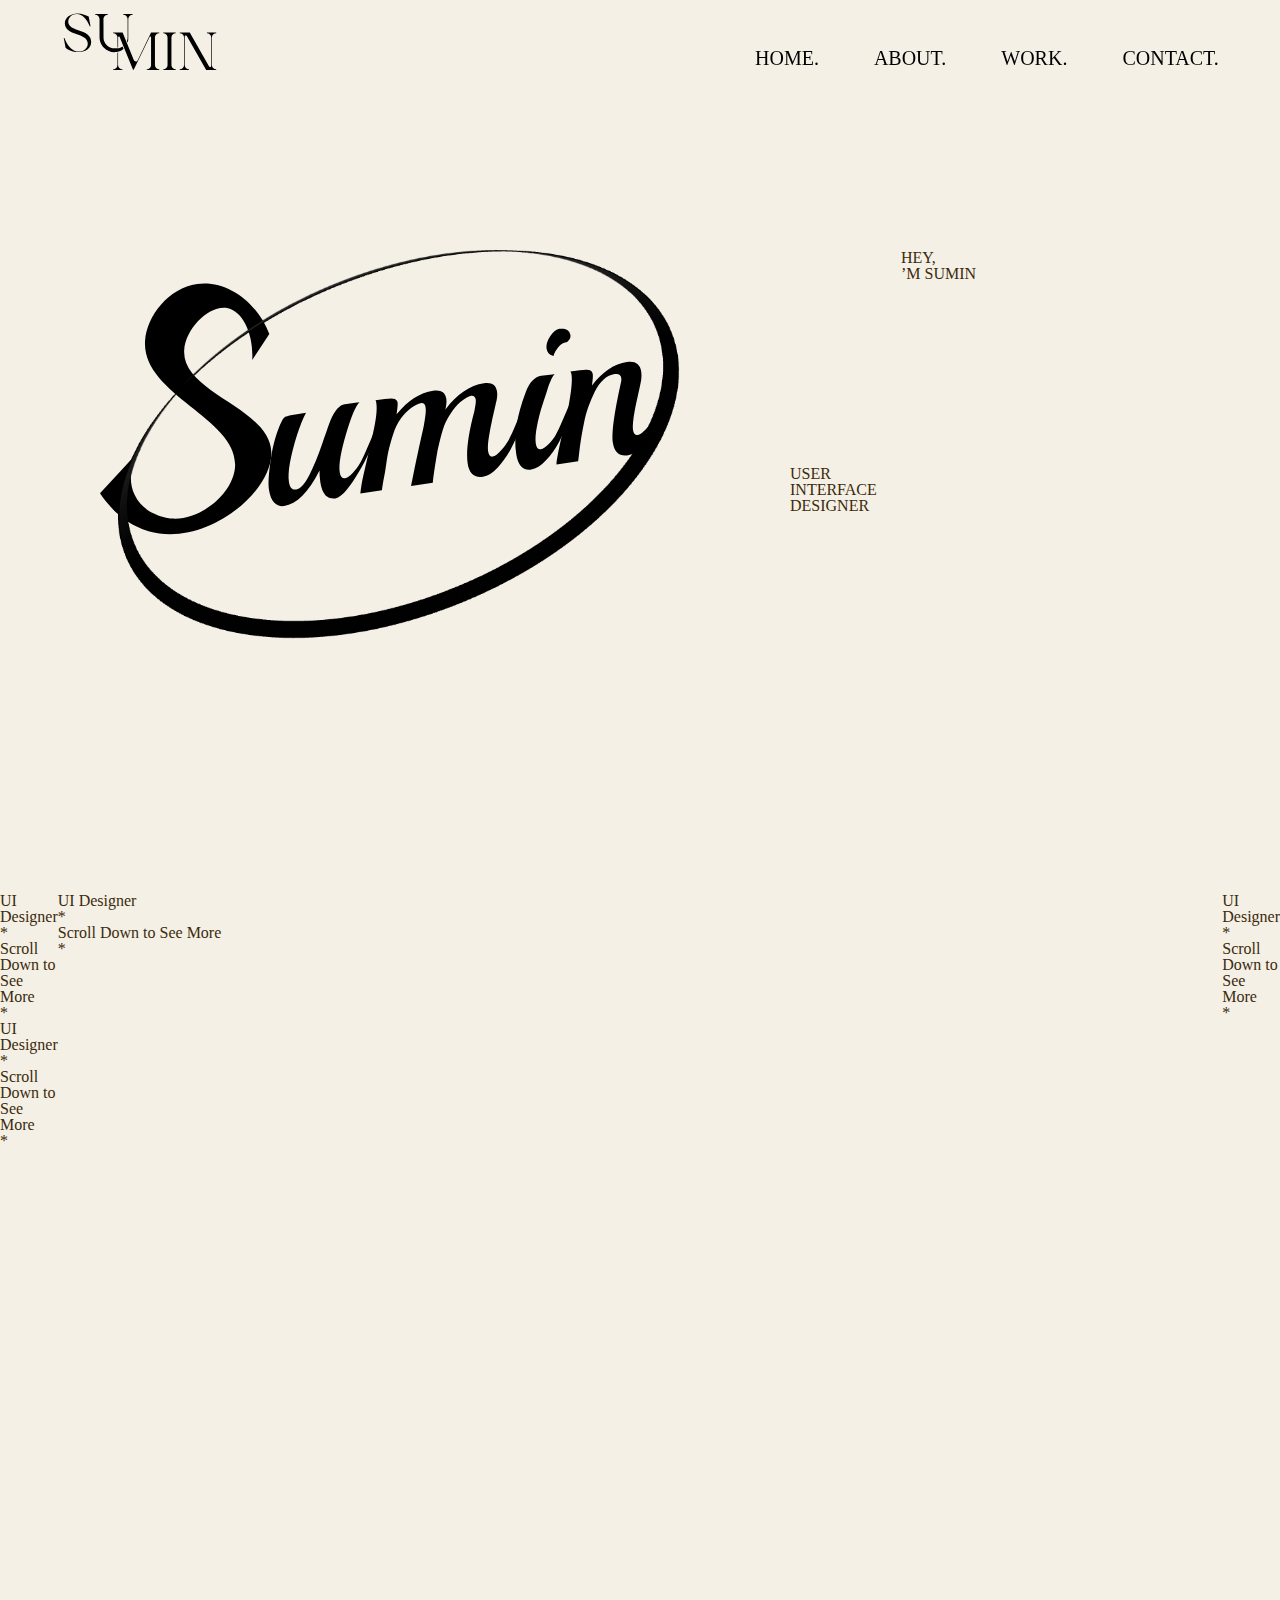
==== index.html @ f791292b "change header display for desktop size" ====
<!DOCTYPE html>
<html lang="en">
<head>
   <meta charset="UTF-8">
   <meta name="viewport" content="width=device-width, initial-scale=1.0">
   <title>Welcome to Sumin's Portfolio Website</title>
   <link href="css/reset.css" rel="stylesheet">
   <link href="css/grid.css" rel="stylesheet">
   <link href="css/main.css" rel="stylesheet">
   <script src="https://code.jquery.com/jquery-3.6.0.min.js"></script>
</head>
<body>
   <h1 class="hidden">Home page</h1>
   <section id="">
      <header class="grid-con sticky-nav-con" id="main-header">
      <h2 class="hidden">Top Main Navigation</h2>
      <div class="main-logo l-col-start-1 l-col-end-3" id="top-logo">
         <a href="index.html">
            <img src="images/SUMIN-LOGO.svg" alt="main-logo">
         </a>
      </div>

      <!-- <button id="button "> -->
      <div class="hamburger col-start-4 col-end-5 m-col-start-8 m-col-end-9" id="hamburger">
         <div id="burger">
         <span class="line"></span>
          <span class="line"></span>
          <span class="line"></span>
         </div>
      </div>
      <!-- </button> -->

      <nav class="navbar col-span-4 col-end-5 m-col-start-8 m-col-end-9 l-col-start-8 l-col-end-13 xl-col-start-7 xl-col-start-13" id="burger-con">
         <ul class="navigation">
            <li class="menu"><a href="index.html">HOME.</a></li>
            <li class="menu"><a href="aboutPage.html">ABOUT.</a></li>
            <li class="menu"><a href="projectPage.html">WORK.</a></li>
            <li class="menu"><a href="#">CONTACT.</a></li>
         </ul>
      </nav>
   </header>
   </section>

   <section id="main-hero" class="grid-con">
      <h2 class="hidden">Main Hero Section</h2>
      <div id="hero-logo" class="col-start-1 col-end-5 m-col-span-full l-col-start-1 l-col-end-8 xl-col-start-1 xl-col-end-8">
         <img src="images/3_logo-sumin.svg" alt="hero logo img">
      </div>

      <div class="hero-t col-start-1 col-end-3 m-col-start-1 m-col-end-6 l-col-start-9 l-col-end-13 xl-col-start-9 xl-col-end-13" id="hero-t-1">
         <h3>HEY,</h3>
         <h3>’M SUMIN</h3>
      </div>
      <div class="hero-t col-start-2 col-end-4 m-col-start-5 m-col-end-9 l-col-start-8 l-col-end-12 xl-col-start-8 xl-col-end-12" id="hero-t-2">
         <h4>USER </h4>
         <h4>INTERFACE</h4>
         <h4>DESIGNER</h4>     
      </div>
   </section>


   <div id="rotation-t" class="full-width-grid-con">
      <h2 class="hidden">Loop text</h2>
      <div class="infinity_inside">
         <h3>UI Designer</h3>
         <h3>*</h3>
         <h3>Scroll Down to See More</h3>
         <h3>*</h3>
      </div>
      <div class="infinity_inside">
         <h3>UI Designer</h3>
         <h3>*</h3>
         <h3>Scroll Down to See More</h3>
         <h3>*</h3>
      </div>
      <div class="infinity_inside">
         <h3>UI Designer</h3>
         <h3>*</h3>
         <h3>Scroll Down to See More</h3>
         <h3>*</h3>
      </div>
      <div class="infinity_inside">
         <h3>UI Designer</h3>
         <h3>*</h3>
         <h3>Scroll Down to See More</h3>
         <h3>*</h3>
      </div>

   </div>



   <section id="desc-me" class="grid-con">
      <h2 class="hidden">Little Description of Me</h2>
      <div class="col-start-2 col-end-4 m-col-span-full l-col-start-6 l-col-end-8 xl-col-start-6 xl-col-end-8" id="dec-title"></div>
      <div class="desc-t col-span-full m-col-span-full l-col-start-3 l-col-end-11 xl-col-start-2 xl-col-end-12" id="desc-p">
      </div>
      <div id="my-photo" class="col-span-full m-col-start-2 m-col-end-8 l-col-start-2 l-col-end-12 xl-col-start-3 xl-col-end-11">
         <div class="photo" id="pt-1"></div>
         <div class="photo" id="pt-2"></div>
      </div>
      <div class="contact-button col-start-2 col-end-4 m-col-start-3 m-col-end-7 l-col-start-5 l-col-end-9 xl-col-start-5 xl-xol-end-9"></div>
   </section>

   <section id="demo-reel" class=" full-width-grid-con">
      <h2 class="hidden">Demo Reel section</h2>

   </section>

   <section id="projects" class="grid-con">
      <h2 class="hidden">Project Showcase</h2>
      <div id="showcase-title" class="col-span-full m-col-span-2 l-col-span-2 xl-col-span-2">
      </div>

      <div class="project  col-start-1 col-end-5 m-col-start-1 m-col-end-5 l-col-end-6" id="project1">
            <div class="pj-title"></div>
            <dev class="pj-type"></dev>
      </div>

      <div class="project col-span-full m-col-start-5 m-col-end-9 l-col-start-7 l-col-end-13" id="project2">
            <div class="pj-title col-span-2"></div>
            <dev class="pj-type col-span-2"></dev>
         </div>

         <div class="project col-span-full m-col-span-4 l-col-start-1 l-col-end-6" id="project3">
            <div class="pj-title col-span-2"></div>
            <dev class="pj-type col-span-2"></dev>
         </div>

         <div class="project col-span-full m-col-span-4 l-col-start-7 l-col-end-13" id="project4">
            <div class="pj-title col-span-2"></div>
            <dev class="pj-type col-span-2"></dev>

      </div>

      <div class="button" id="more-btn"></div>
   </section>

   <footer id="main-footer" class="grid-con">
      <h2 class="hidden">Main footer section</h2>

      <div id="icons" class="col-start-2 col-end-4" >
      <div class="socialMediaIcon" id="gitHub"></div>
      <div class="socialMediaIcon" id="linkin"></div>
      <div class="socialMediaIcon" id="instagram"></div>
      </div>
   </footer>


   <script src="js/main.js"></script>
</body>
</html>
---- css/grid.css ----
/* Tailwind and Bootstrap use px for media queries, with foundation using em
for this library we will stick with pixels */

/* ---General rules - scales images, videos to size of container--- */
img, embed, object, video, picture {
  max-width: 100%; 
}

/* ---Change the way the box model works, tells the browser to account for any border and padding in the values you specify for an element's width and height.--- */

html {
  box-sizing: border-box; 
}

*, *::before, *::after {
  box-sizing: inherit; 
}

/* ---Mini CSS reset--- */

body, p, h1, h2, h3, h4, h5 {
   margin: 0px; 
   padding: 0px;
}

/* ---Utility Classes--- */

.hidden {
   display: none;
}

.box {
   background-color: powderblue;
   color: rgb(27, 27, 27);
   border-radius: 5px;
   padding: 20px;
   text-align: center;
   margin-top: 10px;
   margin-bottom:10px;
 }

/* ---Mobile Library Grid Styles--- */

/* Note if you are using a grid size of 1920, you need to change the value of 1200px to 1920px on line 50 and 57 */

.full-width-grid-con {
   /* set this container as a grid, with 3 columns
   the other grid will sit in the middle column, this allows for overlapping content */
   display: grid; 
	grid-template-columns: 1fr minmax(0, 1200px) 1fr;  
}

 .grid-con { 
   display: grid;
   grid-template-columns: repeat(4, minmax(0, 1fr));
   grid-column-gap: 30px;
   max-width: 1200px;
   margin: 0 auto;
   padding-left: 15px;
   padding-right: 15px;
}

/* A keyword indicating that the property contributes nothing to the grid item's placement, indicating auto-placement, an automatic span, or a default span of 1. */
.col-auto {grid-column: auto;}
.col-span-1	{grid-column: span 1 / span 1;}
.col-span-2	{grid-column: span 2 / span 2;}
.col-span-3	{grid-column: span 3 / span 3;}
.col-span-4	{grid-column: span 4 / span 4;}
.col-span-full {grid-column: 1 / -1;}

.col-start-1	{grid-column-start: 1;}
.col-start-2	{grid-column-start: 2;}
.col-start-3	{grid-column-start: 3;}
.col-start-4	{grid-column-start: 4;}
.col-start-auto {grid-column-start: auto;}

.col-end-1	{grid-column-end: 1;}
.col-end-2	{grid-column-end: 2;}
.col-end-3	{grid-column-end: 3;}
.col-end-4	{grid-column-end: 4;}
.col-end-5	{grid-column-end: 5;}
.col-end-auto	{grid-column-end: auto;}

/* ---Tablet Library Grid Styles--- */

@media screen and (min-width: 744px) { 
   
   .grid-con { 
      display: grid; 
      grid-template-columns: repeat(8, minmax(0, 1fr));
      grid-column-gap: 16px;
      padding-left: 80px;
      padding-right: 80px;
   }

   .m-col-auto {grid-column: auto;}
   .m-col-span-1	{grid-column: span 1 / span 1;}
   .m-col-span-2	{grid-column: span 2 / span 2;}
   .m-col-span-3	{grid-column: span 3 / span 3;}
   .m-col-span-4	{grid-column: span 4 / span 4;}
   .m-col-span-5	{grid-column: span 5 / span 5;}
   .m-col-span-6	{grid-column: span 6 / span 6;}
   .m-col-span-7	{grid-column: span 7 / span 7;}
   .m-col-span-8	{grid-column: span 8 / span 8;}

   .m-col-span-full {grid-column: 1 / -1;}

   .m-col-start-1	{grid-column-start: 1;}
   .m-col-start-2	{grid-column-start: 2;}
   .m-col-start-3	{grid-column-start: 3;}
   .m-col-start-4	{grid-column-start: 4;}
   .m-col-start-5	{grid-column-start: 5;}
   .m-col-start-6	{grid-column-start: 6;}
   .m-col-start-7	{grid-column-start: 7;}
   .m-col-start-8	{grid-column-start: 8;}

   .m-col-start-auto {grid-column-start: auto;}

   .m-col-end-1	{grid-column-end: 1;}
   .m-col-end-2	{grid-column-end: 2;}
   .m-col-end-3	{grid-column-end: 3;}
   .m-col-end-4	{grid-column-end: 4;}
   .m-col-end-5	{grid-column-end: 5;}
   .m-col-end-6	{grid-column-end: 6;}
   .m-col-end-7	{grid-column-end: 7;}
   .m-col-end-8	{grid-column-end: 8;}
   .m-col-end-9	{grid-column-end: 9;}

   .m-col-end-auto	{grid-column-end: auto;}

}

/* ---Desktop Library Grid Styles--- */

@media screen and (min-width: 1200px) { 

   .grid-con { 
      display: grid; 
      grid-template-columns: repeat(12, minmax(0, 1fr));
      grid-column-gap: 30px;
      padding-left: 15px;
      padding-right: 15px;
   }

   .l-col-auto {grid-column: auto;}
   .l-col-span-1	{grid-column: span 1 / span 1;}
   .l-col-span-2	{grid-column: span 2 / span 2;}
   .l-col-span-3	{grid-column: span 3 / span 3;}
   .l-col-span-4	{grid-column: span 4 / span 4;}
   .l-col-span-5	{grid-column: span 5 / span 5;}
   .l-col-span-6	{grid-column: span 6 / span 6;}
   .l-col-span-7	{grid-column: span 7 / span 7;}
   .l-col-span-8	{grid-column: span 8 / span 8;}
   .l-col-span-9	{grid-column: span 9 / span 9;}
   .l-col-span-10 {grid-column: span 10 / span 10;}
   .l-col-span-11 {grid-column: span 11 / span 11;}
   .l-col-span-12 {grid-column: span 12 / span 12;}
   .l-col-span-full {grid-column: 1 / -1;}

   .l-col-start-1	{grid-column-start: 1;}
   .l-col-start-2	{grid-column-start: 2;}
   .l-col-start-3	{grid-column-start: 3;}
   .l-col-start-4	{grid-column-start: 4;}
   .l-col-start-5	{grid-column-start: 5;}
   .l-col-start-6	{grid-column-start: 6;}
   .l-col-start-7	{grid-column-start: 7;}
   .l-col-start-8	{grid-column-start: 8;}
   .l-col-start-9	{grid-column-start: 9;}
   .l-col-start-10	{grid-column-start: 10;}
   .l-col-start-11	{grid-column-start: 11;}
   .l-col-start-12	{grid-column-start: 12;}
   .l-col-start-13	{grid-column-start: 13;}
   .l-col-start-auto {grid-column-start: auto;}

   .l-col-end-1	{grid-column-end: 1;}
   .l-col-end-2	{grid-column-end: 2;}
   .l-col-end-3	{grid-column-end: 3;}
   .l-col-end-4	{grid-column-end: 4;}
   .l-col-end-5	{grid-column-end: 5;}
   .l-col-end-6	{grid-column-end: 6;}
   .l-col-end-7	{grid-column-end: 7;}
   .l-col-end-8	{grid-column-end: 8;}
   .l-col-end-9	{grid-column-end: 9;}
   .l-col-end-10	{grid-column-end: 10;}
   .l-col-end-11	{grid-column-end: 11;}
   .l-col-end-12	{grid-column-end: 12;}
   .l-col-end-13	{grid-column-end: 13;}
   .l-col-end-auto	{grid-column-end: auto;}
}

/* ---X-Large Desktop Library Grid Styles--- */

@media screen and (min-width: 1920px) { 

   .grid-con { 
      display: grid; 
      grid-template-columns: repeat(12, minmax(0, 1fr));
      grid-column-gap: 34px;
      padding-left: 17px;
      padding-right: 17px;
   }

   .xl-col-auto {grid-column: auto;}
   .xl-col-span-1	{grid-column: span 1 / span 1;}
   .xl-col-span-2	{grid-column: span 2 / span 2;}
   .xl-col-span-3	{grid-column: span 3 / span 3;}
   .xl-col-span-4	{grid-column: span 4 / span 4;}
   .xl-col-span-5	{grid-column: span 5 / span 5;}
   .xl-col-span-6	{grid-column: span 6 / span 6;}
   .xl-col-span-7	{grid-column: span 7 / span 7;}
   .xl-col-span-8	{grid-column: span 8 / span 8;}
   .xl-col-span-9	{grid-column: span 9 / span 9;}
   .xl-col-span-10 {grid-column: span 10 / span 10;}
   .xl-col-span-11 {grid-column: span 11 / span 11;}
   .xl-col-span-12 {grid-column: span 12 / span 12;}
   .xl-col-span-full {grid-column: 1 / -1;}

   .xl-col-start-1	{grid-column-start: 1;}
   .xl-col-start-2	{grid-column-start: 2;}
   .xl-col-start-3	{grid-column-start: 3;}
   .xl-col-start-4	{grid-column-start: 4;}
   .xl-col-start-5	{grid-column-start: 5;}
   .xl-col-start-6	{grid-column-start: 6;}
   .xl-col-start-7	{grid-column-start: 7;}
   .xl-col-start-8	{grid-column-start: 8;}
   .xl-col-start-9	{grid-column-start: 9;}
   .xl-col-start-10	{grid-column-start: 10;}
   .xl-col-start-11	{grid-column-start: 11;}
   .xl-col-start-12	{grid-column-start: 12;}
   .xl-col-start-13	{grid-column-start: 13;}
   .xl-col-start-auto {grid-column-start: auto;}

   .xl-col-end-1	{grid-column-end: 1;}
   .xl-col-end-2	{grid-column-end: 2;}
   .xl-col-end-3	{grid-column-end: 3;}
   .xl-col-end-4	{grid-column-end: 4;}
   .xl-col-end-5	{grid-column-end: 5;}
   .xl-col-end-6	{grid-column-end: 6;}
   .xl-col-end-7	{grid-column-end: 7;}
   .xl-col-end-8	{grid-column-end: 8;}
   .xl-col-end-9	{grid-column-end: 9;}
   .xl-col-end-10	{grid-column-end: 10;}
   .xl-col-end-11	{grid-column-end: 11;}
   .xl-col-end-12	{grid-column-end: 12;}
   .xl-col-end-13	{grid-column-end: 13;}
   .xl-col-end-auto	{grid-column-end: auto;}
}
---- css/main.css ----
body{background:#f5f0e6;color:#3b2b0c}.hamburger{z-index:100;justify-self:center;margin-top:auto;margin-bottom:auto}.show-menu{display:block}.hamburger .line{width:35px;height:3px;background-color:#1e1600;display:block;margin:8px auto;transition:all .3s ease-in-out}.hamburger:hover{cursor:pointer}.is-active{transition:all .3s ease-in-out;transition-delay:.6s;transform:rotate(45deg)}.is-active .line:nth-child(2){width:0px}.is-active .line:nth-child(1),.is-active .line:nth-child(3){transition-delay:.3s}.is-active .line:nth-child(1){transform:translateY(11px)}.is-active .line:nth-child(3){transform:translateY(-11px) rotate(90deg)}@media(min-width: 1200px){.hamburger{display:none}}.sticky-nav-con{position:sticky;top:0;height:2.5rem}.sticky-nav-con #top-logo{height:1.5rem;width:3.8125rem;margin:auto}.sticky-nav-con #burger-con{display:none}.sticky-nav-con #burger-con .expanded{position:absolute;z-index:100}.sticky-nav-con #burger-con.slide-toggle{display:block;height:100vh;width:100vw;background-color:#40331a;position:absolute;z-index:10;top:0;left:0}.sticky-nav-con #hamburger ul li{width:25rem;height:3.125rem;color:#fff;display:flex;padding:.625rem 0 .625rem 0;margin-top:3rem;margin-left:6.25rem}@media(min-width: 744px){.sticky-nav-con{height:4.375rem}.sticky-nav-con #top-logo{height:2.5rem;width:6.1875rem}.sticky-nav-con #button{height:2.1875rem;width:2.625rem}}@media(min-width: 1200px){.sticky-nav-con{height:90px}.sticky-nav-con #top-logo{height:72px;width:154px;margin-top:auto}.sticky-nav-con #button{display:none}.sticky-nav-con #burger-con{display:flex;margin-top:auto;margin-bottom:auto}.sticky-nav-con #burger-con ul li{display:inline-flex;justify-self:flex-end;margin-left:3.1875rem;padding-top:30px}.sticky-nav-con #burger-con ul li:first-child{margin-left:0}.sticky-nav-con #burger-con ul li a{text-decoration:none;color:#3b2b0c;font-size:20px}.sticky-nav-con #burger-con .navigation .menu a{text-decoration:none;display:inline-block;position:relative;color:#000;overflow:hidden;padding-bottom:5px}.sticky-nav-con #burger-con .navigation .menu a::before{content:"";position:absolute;bottom:0;left:0;width:0;height:2px;background-color:#000;transition:width .5s ease}.sticky-nav-con #burger-con .navigation .menu a:hover::before{width:100%}}#main-footer{height:173px;margin-top:100px;justify-self:center}#main-hero{margin-top:5.625rem}#main-hero #hero-logo{width:20.4375rem;height:13.6875rem;margin-left:auto;margin-right:auto}#main-hero #hero-t-1{width:13.875rem;height:5.625rem;margin-top:6.875rem}#main-hero #hero-t-2{width:13.125rem;height:5.75rem;margin-top:2.5rem;margin-left:1.5rem}@media(min-width: 744px){#main-hero #hero-logo{width:36.4375rem;height:18.1875rem}#main-hero #hero-t-1{width:17.375rem;height:7.0625rem;justify-self:center}#main-hero #hero-t-2{width:14.625rem;height:6.375rem;justify-self:center}}@media(min-width: 1200px){#main-hero{margin-top:10rem}#main-hero #hero-logo{width:36.25rem;height:23.875rem;grid-row:1/3}#main-hero #hero-t-1{width:20.25rem;height:11rem;justify-self:end;grid-row:1/2;margin-top:0}#main-hero #hero-t-2{width:20.25rem;height:9.6875rem;grid-row:2/4}}#rotation-t{height:2.5rem;margin-top:7.3125rem}@media(min-width: 744px){#rotation-t{height:3.625rem;margin-top:9rem}}@media(min-width: 1200px){#rotation-t{height:6.25rem;margin-top:10.1875rem}}#desc-me{margin-top:4.375rem}#desc-me #dec-title{height:2.75rem;width:7.5625rem;justify-self:center}#desc-me #desc-p{height:5.625rem;margin-top:2.5rem;margin-bottom:2.5rem}#desc-me #my-photo{margin-left:1.25rem;margin-right:auto}@media(min-width: 744px){#desc-me #my-photo{margin:0}}#desc-me #my-photo .photo{height:9.5625rem;width:18.125rem;position:absolute;justify-self:center}@media(min-width: 744px){#desc-me #my-photo .photo{height:235px;width:443px}}@media(min-width: 1200px){#desc-me #my-photo #dec-title{width:154px;height:100px}#desc-me #my-photo #desc-p{height:120px}#desc-me #my-photo .photo{width:830px;height:438px}}#desc-me .contact-button{height:2.1875rem;position:relative;margin-top:13.4375rem}@media(min-width: 744px){#desc-me .contact-button{height:48px;width:237px;margin-top:17rem;justify-self:center}}@media(min-width: 1200px){#desc-me .contact-button{height:80px;width:324px;margin-top:32rem;justify-self:center}}#demo-reel{height:11.375rem;margin-top:5.625rem}@media(min-width: 744px){#demo-reel{height:362px;margin-top:120px}}@media(min-width: 1200px){#demo-reel{height:625px;margin-top:120px}}#projects{margin-top:5rem}#projects #showcase-title{width:6.0625rem;height:1.1875rem;margin-bottom:30px}#projects .project{height:22.875rem;width:375px;margin-top:10px}@media(min-width: 744px){#projects .project{height:366px}}@media(min-width: 1200px){#projects .project{height:490px;width:502px}}/*# sourceMappingURL=main.css.map */
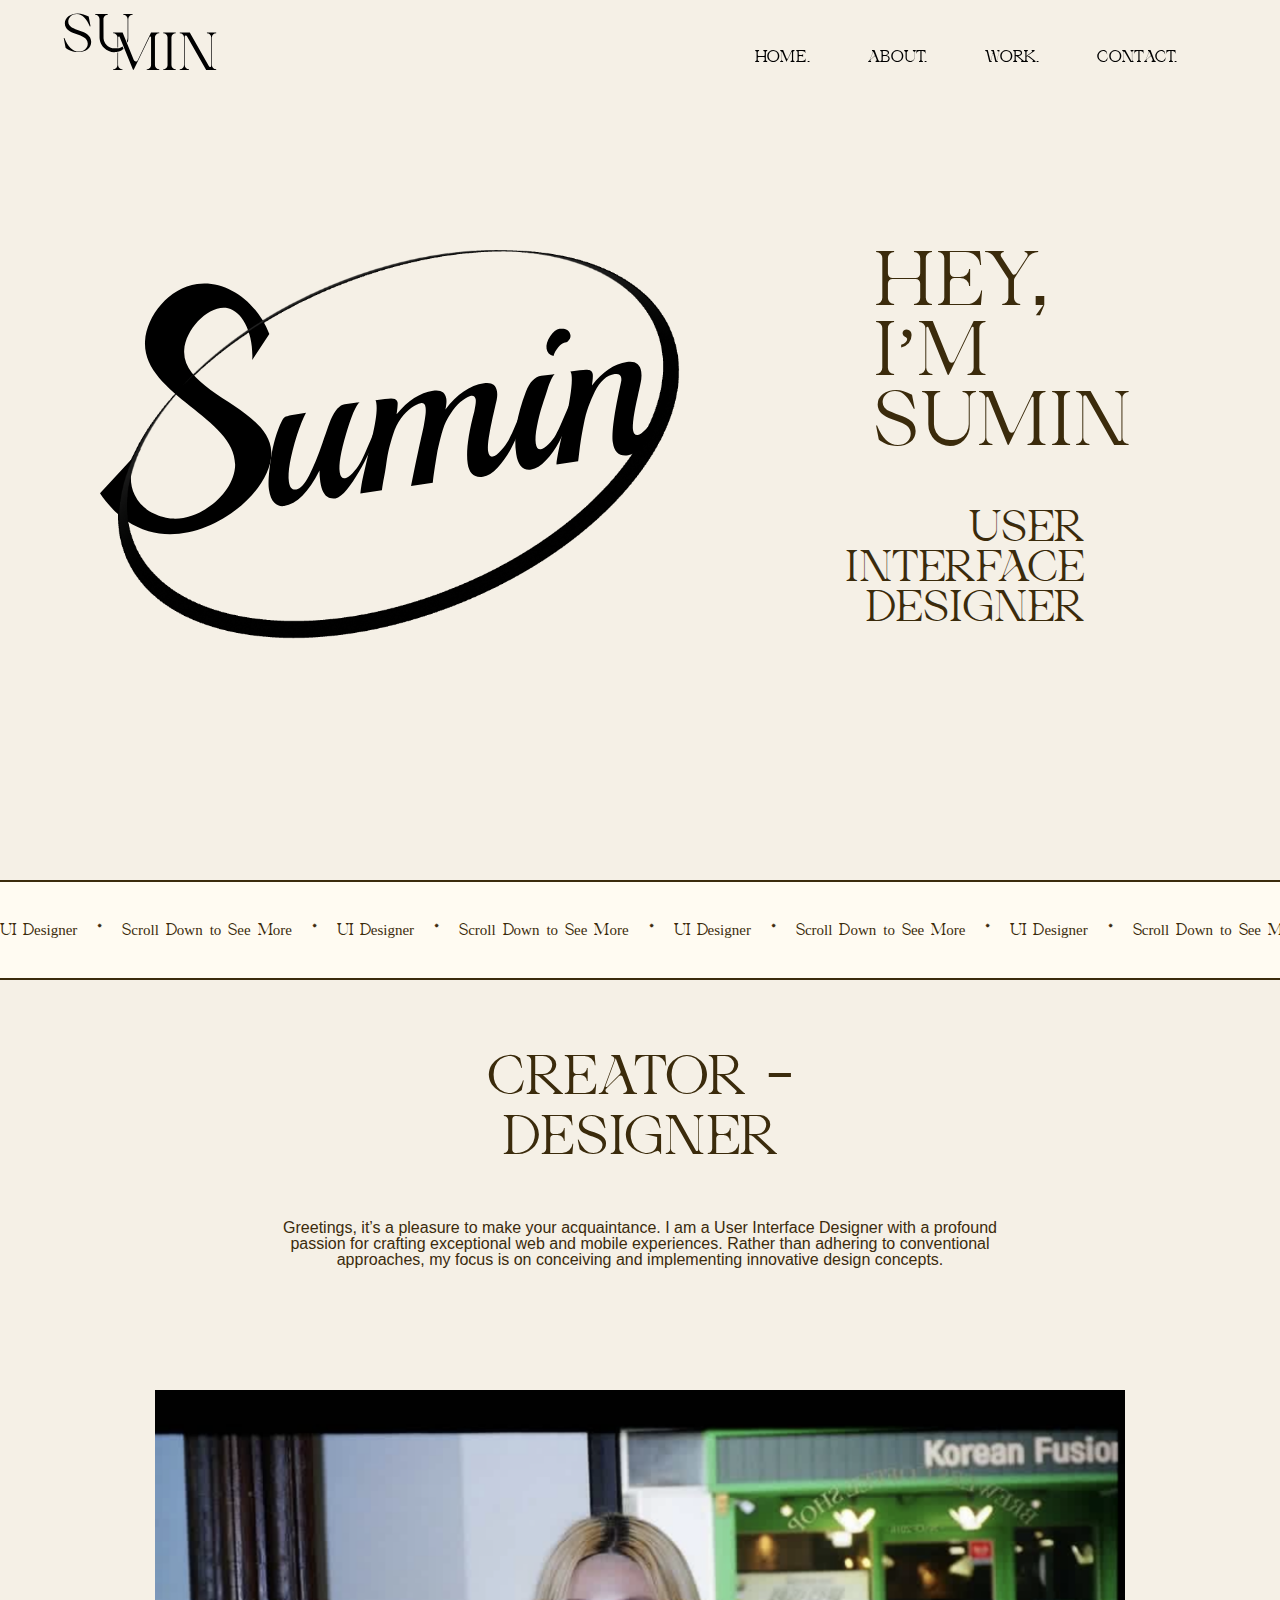
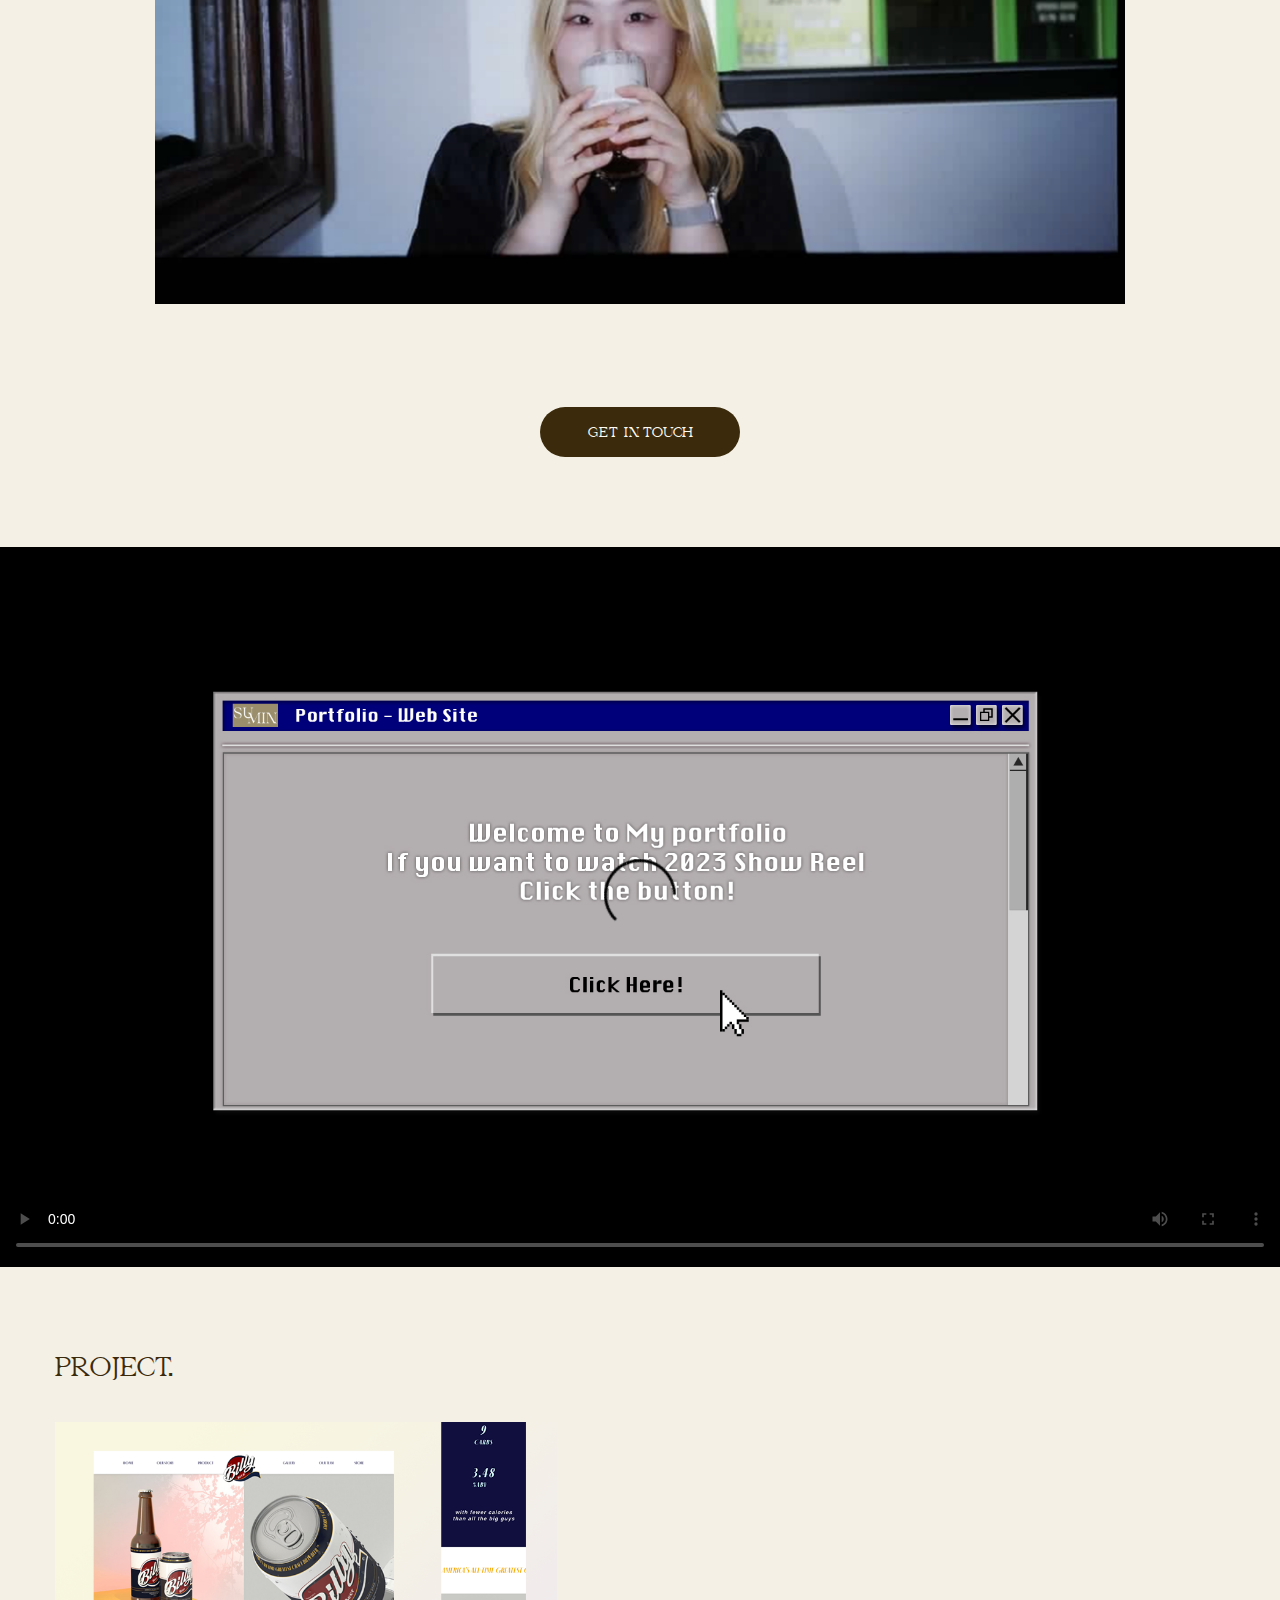
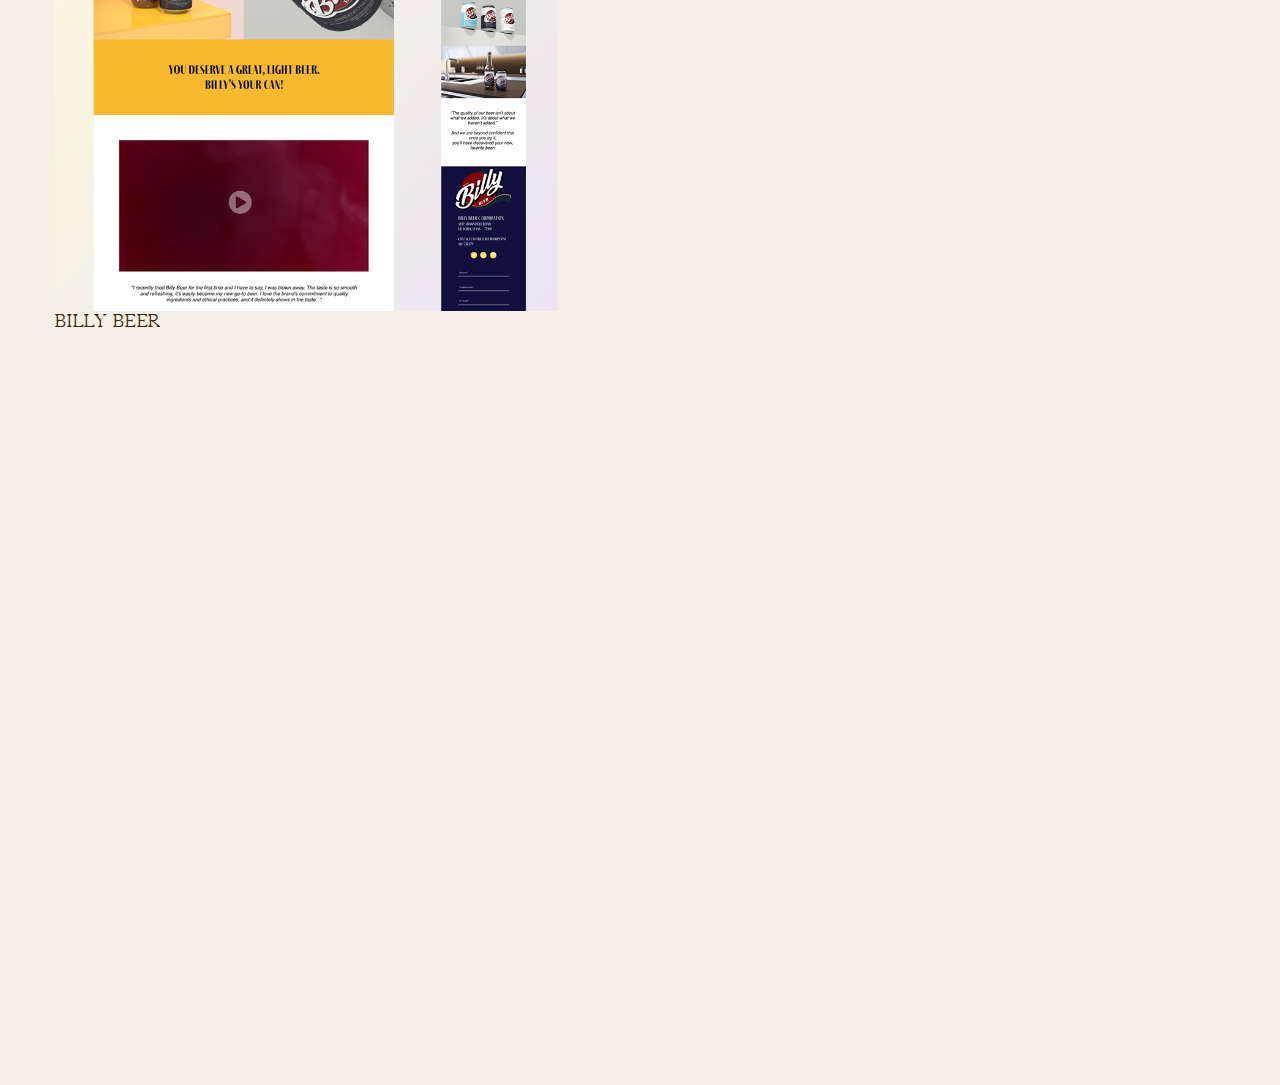
==== commit 57307f2f: "styling contents except projects section" ====
--- a/index.html
+++ b/index.html
@@ -11,6 +11,8 @@
 </head>
 <body>
    <h1 class="hidden">Home page</h1>
+   <div id="smooth-wrapper">
+      <div id="smooth-content">
    <section id="">
       <header class="grid-con sticky-nav-con" id="main-header">
       <h2 class="hidden">Top Main Navigation</h2>
@@ -47,10 +49,11 @@
          <img src="images/3_logo-sumin.svg" alt="hero logo img">
       </div>
 
-      <div class="hero-t col-start-1 col-end-3 m-col-start-1 m-col-end-6 l-col-start-9 l-col-end-13 xl-col-start-9 xl-col-end-13" id="hero-t-1">
+      <div class="hero-t col-start-1 col-end-4 m-col-start-1 m-col-end-6 l-col-start-9 l-col-end-13 xl-col-start-9 xl-col-end-13" id="hero-t-1">
          <h3>HEY,</h3>
-         <h3>’M SUMIN</h3>
+         <h3>I’M SUMIN</h3>
       </div>
+
       <div class="hero-t col-start-2 col-end-4 m-col-start-5 m-col-end-9 l-col-start-8 l-col-end-12 xl-col-start-8 xl-col-end-12" id="hero-t-2">
          <h4>USER </h4>
          <h4>INTERFACE</h4>
@@ -59,26 +62,39 @@
    </section>
 
 
-   <div id="rotation-t" class="full-width-grid-con">
-      <h2 class="hidden">Loop text</h2>
+   <div id="looping-t" class="full-width-grid-con">
+      <h2 class="hidden">Infinite Looping text</h2>
       <div class="infinity_inside">
          <h3>UI Designer</h3>
-         <h3>*</h3>
+         <h3 id="dot">*</h3>
          <h3>Scroll Down to See More</h3>
-         <h3>*</h3>
+         <h3 id="dot">*</h3>
       </div>
       <div class="infinity_inside">
          <h3>UI Designer</h3>
-         <h3>*</h3>
+         <h3 id="dot">*</h3>
          <h3>Scroll Down to See More</h3>
-         <h3>*</h3>
+         <h3 id="dot">*</h3>
       </div>
       <div class="infinity_inside">
          <h3>UI Designer</h3>
-         <h3>*</h3>
+         <h3 id="dot">*</h3>
          <h3>Scroll Down to See More</h3>
-         <h3>*</h3>
+         <h3 id="dot">*</h3>
       </div>
+      <div class="infinity_inside">
+         <h3>UI Designer</h3>
+         <h3 id="dot">*</h3>
+         <h3>Scroll Down to See More</h3>
+         <h3 id="dot">*</h3>
+      </div>
+      <div class="infinity_inside">
+         <h3>UI Designer</h3>
+         <h3 id="dot">*</h3>
+         <h3>Scroll Down to See More</h3>
+         <h3 id="dot">*</h3>
+      </div>
+      
       <div class="infinity_inside">
          <h3>UI Designer</h3>
          <h3>*</h3>
@@ -86,36 +102,54 @@
          <h3>*</h3>
       </div>
 
+      </div>
    </div>
 
 
 
    <section id="desc-me" class="grid-con">
       <h2 class="hidden">Little Description of Me</h2>
-      <div class="col-start-2 col-end-4 m-col-span-full l-col-start-6 l-col-end-8 xl-col-start-6 xl-col-end-8" id="dec-title"></div>
+      <div class="col-start-2 col-end-4 m-col-start-4 m-col-end-6 l-col-start-5 l-col-end-9 xl-col-start-6 xl-col-end-8" id="dec-title">Creator -
+         Designer</div>
       <div class="desc-t col-span-full m-col-span-full l-col-start-3 l-col-end-11 xl-col-start-2 xl-col-end-12" id="desc-p">
+         <p> Greetings, it’s a pleasure to make your acquaintance. I am a User Interface Designer with a profound passion for crafting exceptional web and mobile experiences. Rather than adhering to conventional approaches, my focus is on conceiving and implementing innovative design concepts.</p>
       </div>
       <div id="my-photo" class="col-span-full m-col-start-2 m-col-end-8 l-col-start-2 l-col-end-12 xl-col-start-3 xl-col-end-11">
-         <div class="photo" id="pt-1"></div>
+         <div class="photo" id="pt-1">
+            <img src="images/imgMe.png" alt="img of me">
+         </div>
          <div class="photo" id="pt-2"></div>
       </div>
-      <div class="contact-button col-start-2 col-end-4 m-col-start-3 m-col-end-7 l-col-start-5 l-col-end-9 xl-col-start-5 xl-xol-end-9"></div>
+      <div class="contact-button col-start-2 col-end-4 m-col-start-3 m-col-end-7 l-col-start-5 l-col-end-9 xl-col-start-5 xl-xol-end-9">
+         <a id="contact-bt">
+            <span href="#">Get In Touch</span>
+         </a>
+      </div>
    </section>
 
    <section id="demo-reel" class=" full-width-grid-con">
       <h2 class="hidden">Demo Reel section</h2>
+      <video controls poster="images/reel-poster.jpg">
+         <source src="video/15-sec-vid-billy-beer-720p.mp4" type="video/mp4">
+      </video>
 
    </section>
 
    <section id="projects" class="grid-con">
       <h2 class="hidden">Project Showcase</h2>
       <div id="showcase-title" class="col-span-full m-col-span-2 l-col-span-2 xl-col-span-2">
+         <h3>Project.</h3>
       </div>
 
-      <div class="project  col-start-1 col-end-5 m-col-start-1 m-col-end-5 l-col-end-6" id="project1">
-            <div class="pj-title"></div>
+      <a class="project col-span-full m-col-start-1 m-col-end-5 l-col-end-6" id="project1">
+         <img src="images/pj-poster-1.png" alt="Billy beer project poster">
+         <div>
+            <div class="pj-title">
+               <h4>BILLY BEER</h4>
+            </div>
             <dev class="pj-type"></dev>
-      </div>
+         </div>
+      </a>
 
       <div class="project col-span-full m-col-start-5 m-col-end-9 l-col-start-7 l-col-end-13" id="project2">
             <div class="pj-title col-span-2"></div>
@@ -145,8 +179,13 @@
       <div class="socialMediaIcon" id="instagram"></div>
       </div>
    </footer>
+   </div>
+   </div>
 
+   <script src="https://cdnjs.cloudflare.com/ajax/libs/gsap/3.12.2/gsap.min.js"></script>
 
+   <script src="js/scroll.js"></script>
    <script src="js/main.js"></script>
+   <script src="https://cdn.plyr.io/3.7.8/plyr.js"></script>
 </body>
 </html>--- a/css/main.css
+++ b/css/main.css
@@ -1 +1 @@
-body{background:#f5f0e6;color:#3b2b0c}.hamburger{z-index:100;justify-self:center;margin-top:auto;margin-bottom:auto}.show-menu{display:block}.hamburger .line{width:35px;height:3px;background-color:#1e1600;display:block;margin:8px auto;transition:all .3s ease-in-out}.hamburger:hover{cursor:pointer}.is-active{transition:all .3s ease-in-out;transition-delay:.6s;transform:rotate(45deg)}.is-active .line:nth-child(2){width:0px}.is-active .line:nth-child(1),.is-active .line:nth-child(3){transition-delay:.3s}.is-active .line:nth-child(1){transform:translateY(11px)}.is-active .line:nth-child(3){transform:translateY(-11px) rotate(90deg)}@media(min-width: 1200px){.hamburger{display:none}}.sticky-nav-con{position:sticky;top:0;height:2.5rem}.sticky-nav-con #top-logo{height:1.5rem;width:3.8125rem;margin:auto}.sticky-nav-con #burger-con{display:none}.sticky-nav-con #burger-con .expanded{position:absolute;z-index:100}.sticky-nav-con #burger-con.slide-toggle{display:block;height:100vh;width:100vw;background-color:#40331a;position:absolute;z-index:10;top:0;left:0}.sticky-nav-con #hamburger ul li{width:25rem;height:3.125rem;color:#fff;display:flex;padding:.625rem 0 .625rem 0;margin-top:3rem;margin-left:6.25rem}@media(min-width: 744px){.sticky-nav-con{height:4.375rem}.sticky-nav-con #top-logo{height:2.5rem;width:6.1875rem}.sticky-nav-con #button{height:2.1875rem;width:2.625rem}}@media(min-width: 1200px){.sticky-nav-con{height:90px}.sticky-nav-con #top-logo{height:72px;width:154px;margin-top:auto}.sticky-nav-con #button{display:none}.sticky-nav-con #burger-con{display:flex;margin-top:auto;margin-bottom:auto}.sticky-nav-con #burger-con ul li{display:inline-flex;justify-self:flex-end;margin-left:3.1875rem;padding-top:30px}.sticky-nav-con #burger-con ul li:first-child{margin-left:0}.sticky-nav-con #burger-con ul li a{text-decoration:none;color:#3b2b0c;font-size:20px}.sticky-nav-con #burger-con .navigation .menu a{text-decoration:none;display:inline-block;position:relative;color:#000;overflow:hidden;padding-bottom:5px}.sticky-nav-con #burger-con .navigation .menu a::before{content:"";position:absolute;bottom:0;left:0;width:0;height:2px;background-color:#000;transition:width .5s ease}.sticky-nav-con #burger-con .navigation .menu a:hover::before{width:100%}}#main-footer{height:173px;margin-top:100px;justify-self:center}#main-hero{margin-top:5.625rem}#main-hero #hero-logo{width:20.4375rem;height:13.6875rem;margin-left:auto;margin-right:auto}#main-hero #hero-t-1{width:13.875rem;height:5.625rem;margin-top:6.875rem}#main-hero #hero-t-2{width:13.125rem;height:5.75rem;margin-top:2.5rem;margin-left:1.5rem}@media(min-width: 744px){#main-hero #hero-logo{width:36.4375rem;height:18.1875rem}#main-hero #hero-t-1{width:17.375rem;height:7.0625rem;justify-self:center}#main-hero #hero-t-2{width:14.625rem;height:6.375rem;justify-self:center}}@media(min-width: 1200px){#main-hero{margin-top:10rem}#main-hero #hero-logo{width:36.25rem;height:23.875rem;grid-row:1/3}#main-hero #hero-t-1{width:20.25rem;height:11rem;justify-self:end;grid-row:1/2;margin-top:0}#main-hero #hero-t-2{width:20.25rem;height:9.6875rem;grid-row:2/4}}#rotation-t{height:2.5rem;margin-top:7.3125rem}@media(min-width: 744px){#rotation-t{height:3.625rem;margin-top:9rem}}@media(min-width: 1200px){#rotation-t{height:6.25rem;margin-top:10.1875rem}}#desc-me{margin-top:4.375rem}#desc-me #dec-title{height:2.75rem;width:7.5625rem;justify-self:center}#desc-me #desc-p{height:5.625rem;margin-top:2.5rem;margin-bottom:2.5rem}#desc-me #my-photo{margin-left:1.25rem;margin-right:auto}@media(min-width: 744px){#desc-me #my-photo{margin:0}}#desc-me #my-photo .photo{height:9.5625rem;width:18.125rem;position:absolute;justify-self:center}@media(min-width: 744px){#desc-me #my-photo .photo{height:235px;width:443px}}@media(min-width: 1200px){#desc-me #my-photo #dec-title{width:154px;height:100px}#desc-me #my-photo #desc-p{height:120px}#desc-me #my-photo .photo{width:830px;height:438px}}#desc-me .contact-button{height:2.1875rem;position:relative;margin-top:13.4375rem}@media(min-width: 744px){#desc-me .contact-button{height:48px;width:237px;margin-top:17rem;justify-self:center}}@media(min-width: 1200px){#desc-me .contact-button{height:80px;width:324px;margin-top:32rem;justify-self:center}}#demo-reel{height:11.375rem;margin-top:5.625rem}@media(min-width: 744px){#demo-reel{height:362px;margin-top:120px}}@media(min-width: 1200px){#demo-reel{height:625px;margin-top:120px}}#projects{margin-top:5rem}#projects #showcase-title{width:6.0625rem;height:1.1875rem;margin-bottom:30px}#projects .project{height:22.875rem;width:375px;margin-top:10px}@media(min-width: 744px){#projects .project{height:366px}}@media(min-width: 1200px){#projects .project{height:490px;width:502px}}/*# sourceMappingURL=main.css.map */+@font-face{font-family:"adedisplay";src:url("/fonts/ade-display-webfont.woff2") format("woff2"),url("/fonts/ade-display-webfont.woff") format("woff");font-weight:normal;font-style:normal}body{background:#f5f0e6;font-family:"adedisplay";color:#3b2b0c}.hamburger{z-index:100;justify-self:center;margin-top:auto;margin-bottom:auto}.show-menu{display:block}.hamburger .line{width:35px;height:3px;background-color:#1e1600;display:block;margin:8px auto;transition:all .3s ease-in-out}.hamburger:hover{cursor:pointer}.is-active{transition:all .3s ease-in-out;transition-delay:.6s;transform:rotate(45deg)}.is-active .line:nth-child(2){width:0px}.is-active .line:nth-child(1),.is-active .line:nth-child(3){transition-delay:.3s}.is-active .line:nth-child(1){transform:translateY(11px)}.is-active .line:nth-child(3){transform:translateY(-11px) rotate(90deg)}@media(min-width: 1200px){.hamburger{display:none}}.sticky-nav-con{position:sticky;top:0;height:2.5rem}.sticky-nav-con #top-logo{height:1.5rem;width:3.8125rem;margin:auto}.sticky-nav-con #burger-con{display:none}.sticky-nav-con #burger-con .expanded{position:absolute;z-index:100}.sticky-nav-con #burger-con.slide-toggle{display:block;height:100vh;width:100vw;background-color:#40331a;position:absolute;z-index:10;top:0;left:0}.sticky-nav-con #hamburger ul li{width:25rem;height:3.125rem;color:#fff;display:flex;padding:.625rem 0 .625rem 0;margin-top:3rem;margin-left:6.25rem}@media(min-width: 744px){.sticky-nav-con{height:4.375rem}.sticky-nav-con #top-logo{height:2.5rem;width:6.1875rem}.sticky-nav-con #button{height:2.1875rem;width:2.625rem}}@media(min-width: 1200px){.sticky-nav-con{height:90px}.sticky-nav-con #top-logo{height:72px;width:154px;margin-top:auto}.sticky-nav-con #button{display:none}.sticky-nav-con #burger-con{display:flex;margin-top:auto;margin-bottom:auto}.sticky-nav-con #burger-con ul li{display:inline-flex;justify-self:flex-end;margin-left:3.1875rem;padding-top:30px}.sticky-nav-con #burger-con ul li:first-child{margin-left:0}.sticky-nav-con #burger-con ul li a{text-decoration:none;color:#3b2b0c;font-size:15px}.sticky-nav-con #burger-con .navigation .menu a{text-decoration:none;display:inline-block;position:relative;color:#000;overflow:hidden;padding-bottom:5px}.sticky-nav-con #burger-con .navigation .menu a::before{content:"";position:absolute;bottom:0;left:0;width:0;height:2px;background-color:#000;transition:width .5s ease}.sticky-nav-con #burger-con .navigation .menu a:hover::before{width:100%}}#main-footer{height:173px;margin-top:100px;justify-self:center}#main-hero{margin-top:5.625rem}#main-hero #hero-logo{width:20.4375rem;height:13.6875rem;margin-left:auto;margin-right:auto}#main-hero #hero-t-1{margin-top:6.875rem;padding-left:20px;font-size:40px}#main-hero #hero-t-2{font-size:27px;margin-top:2.5rem;margin-left:1.5rem;padding-left:3rem;text-align:right}#main-hero #hero-t-2:first-child{padding-left:6.25rem}#main-hero #hero-t-2:last-child{padding-left:3.125rem}@media(min-width: 744px){#main-hero #hero-logo{width:36.4375rem;height:24.4375rem}#main-hero #hero-t-1{margin-top:85px;justify-self:center;font-size:50px}#main-hero #hero-t-2{justify-self:center;font-size:40px}}@media(min-width: 1200px){#main-hero{margin-top:10rem}#main-hero #hero-logo{width:36.25rem;height:23.875rem;grid-row:1/3}#main-hero #hero-t-1{justify-self:end;grid-row:1/2;margin-top:0;font-size:70px}#main-hero #hero-t-2{margin-top:50px;margin-left:0;grid-row:2/4}}#looping-t{height:2.5rem;margin-top:7.3125rem;border-top:2px solid #3b2b0c;border-bottom:2px solid #3b2b0c;background-color:#fffbf2;display:flex;white-space:nowrap}#looping-t .infinity_inside{display:flex;align-items:center;animation:loop 30s infinite linear;font-size:15px;line-height:15px}#looping-t .infinity_inside #dot{padding:20px 20px;text-align:center}@keyframes loop{100%{transform:translateX(-100%)}}@media(min-width: 744px){#looping-t{height:3.625rem;margin-top:9rem}}@media(min-width: 1200px){#looping-t{height:6.25rem;margin-top:10.1875rem;font-size:30px}}#desc-me{margin-top:4.375rem;text-align:center}#desc-me #dec-title{font-size:20px;line-height:25px;text-transform:uppercase;justify-self:center}#desc-me #desc-p{height:5.625rem;font-family:Arial,Helvetica,sans-serif;margin-top:2.5rem;margin-bottom:2.5rem;padding:10px 10px}#desc-me #my-photo{justify-self:center;margin-right:auto;overflow:hidden;margin-top:50px}#desc-me #my-photo .photo{justify-self:center}#desc-me .contact-button{position:relative;display:flex;margin-top:50px;justify-self:center}#desc-me .contact-button a{width:9.1875rem;height:35px;border-radius:20px;border:none;cursor:pointer;padding-top:12px;background-color:#3b2b0c;text-align:center;font-family:"adedisplay";text-transform:uppercase;font-size:13px;text-decoration:none;color:#fffbf2}#desc-me .contact-button a:hover{transition:all .5s ease-in-out;font-weight:700}#desc-me .contact-button :hover{box-shadow:inset #fffbf2 3rem 8rem;transition:all .7s ease-in-out;color:#3b2b0c;transform:scale(1.1)}@media(min-width: 744px){#desc-me #desc-me{margin-top:100px}#desc-me .contact-button a{height:50px;width:200px;border-radius:30px;padding-top:20px;margin-top:50px}}@media(min-width: 1200px){#desc-me #dec-title{font-size:50px;line-height:60px;text-align:center}#desc-me #desc-me{font-size:25px;line-height:30px}}#demo-reel{margin-top:5.625rem;margin-bottom:5.625rem;display:flex}#projects{margin-top:5rem}#projects #showcase-title{font-size:25px;text-transform:uppercase;margin-bottom:30px}#projects .project{height:22.875rem;width:375px;margin-top:10px}@media(min-width: 744px){#projects .project{height:366px}}@media(min-width: 1200px){#projects .project{height:490px;width:502px}}/*# sourceMappingURL=main.css.map */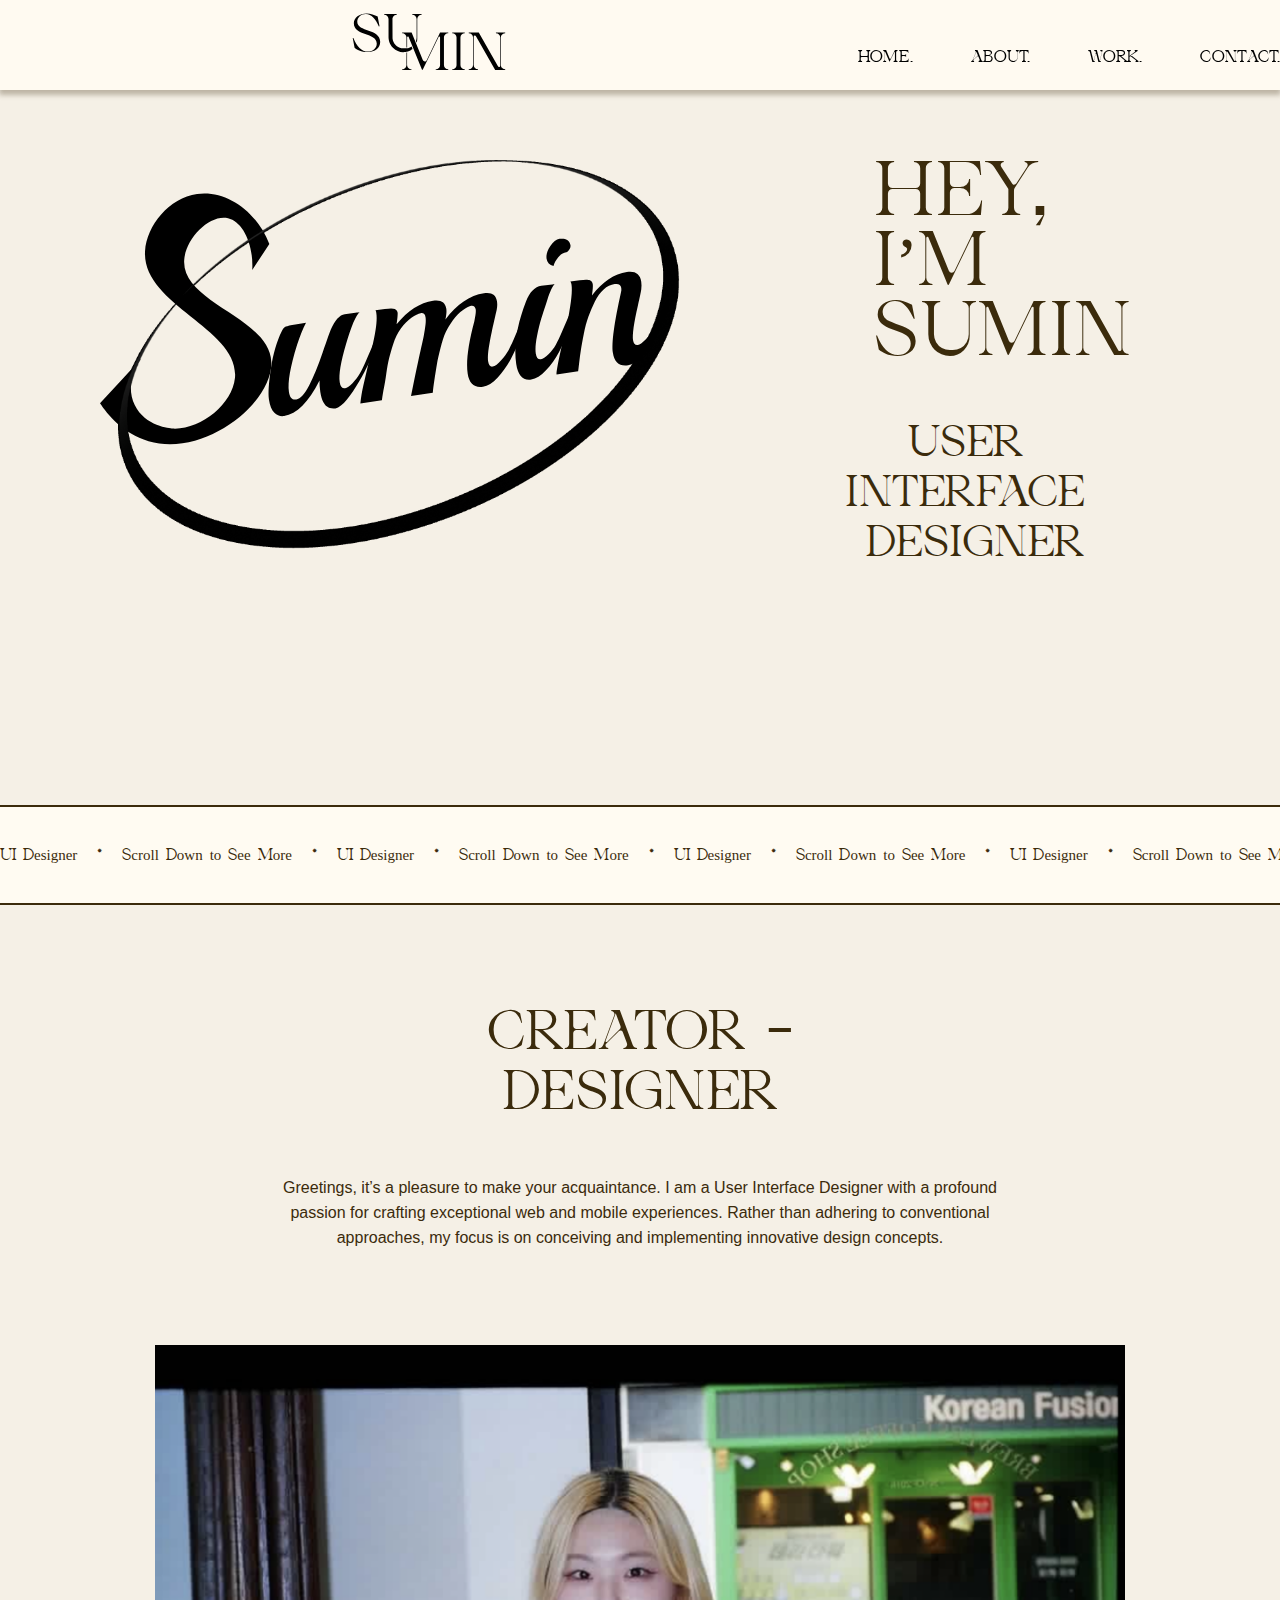
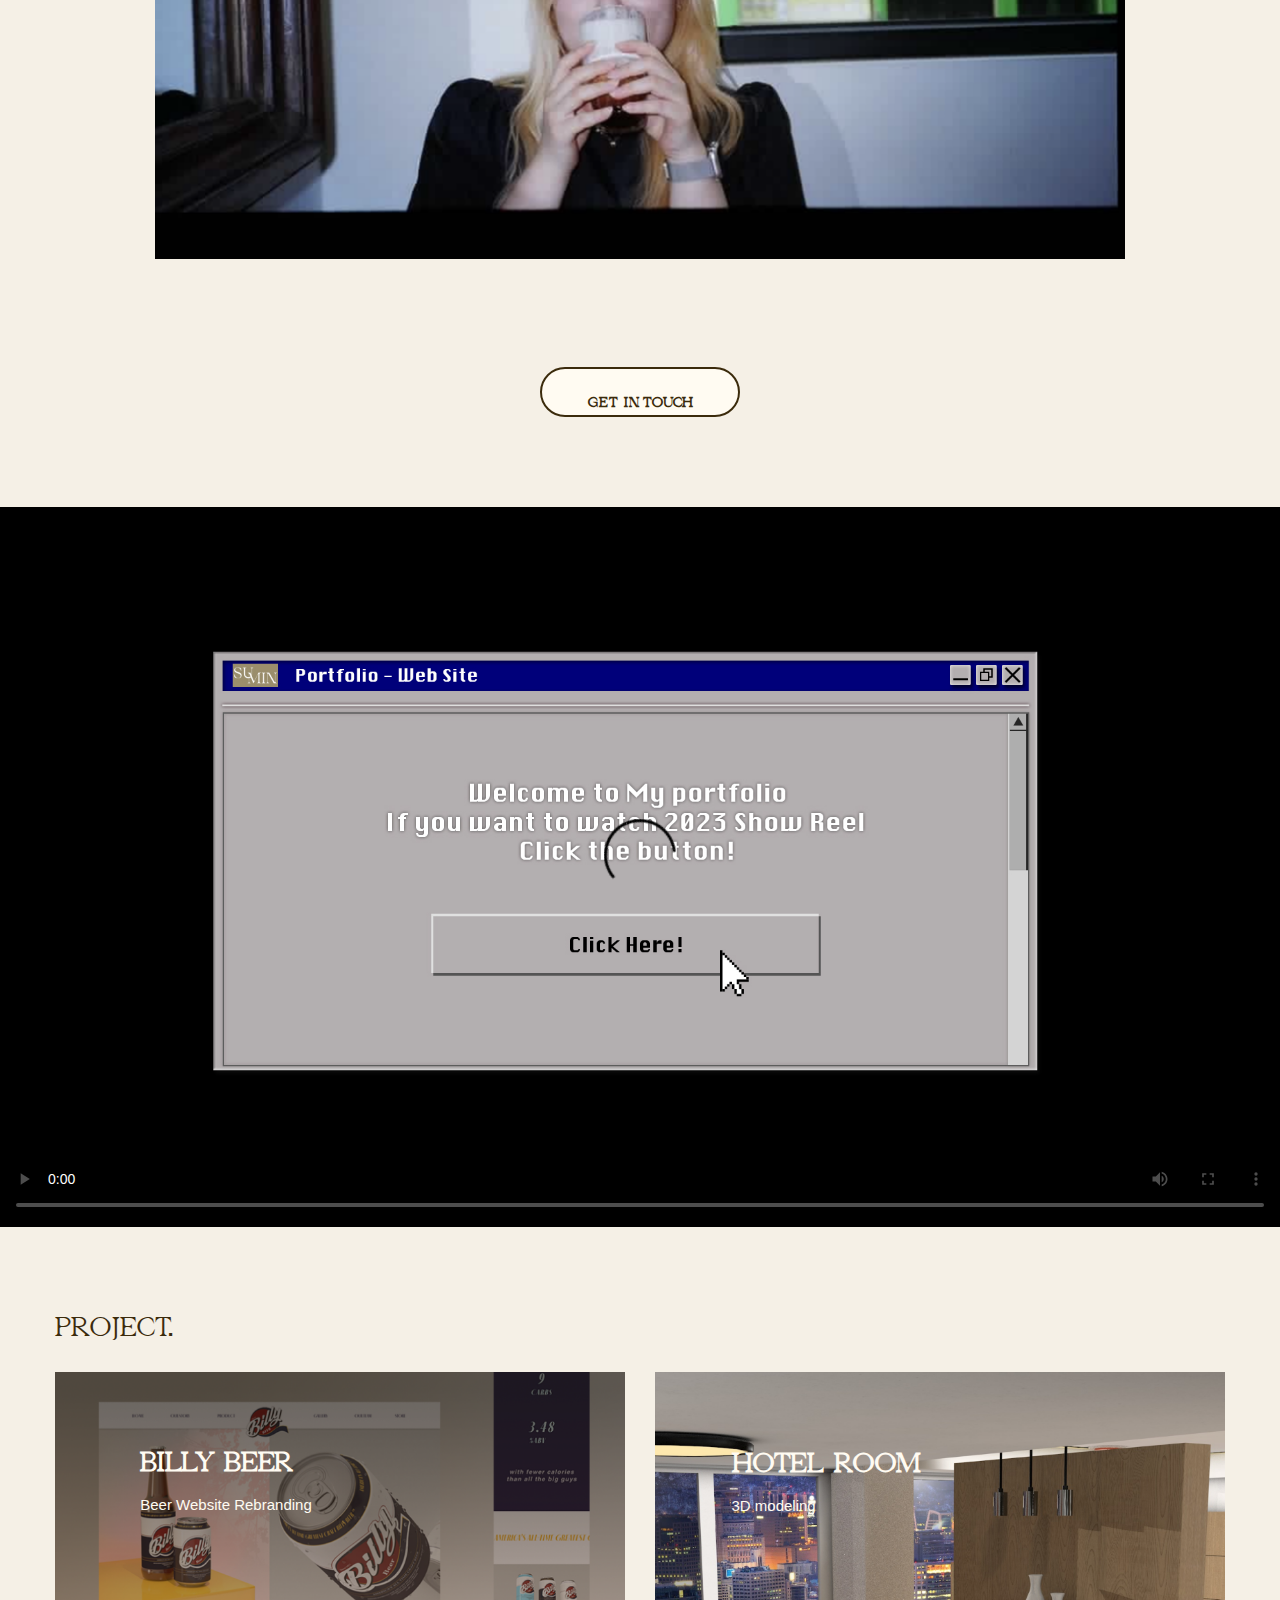
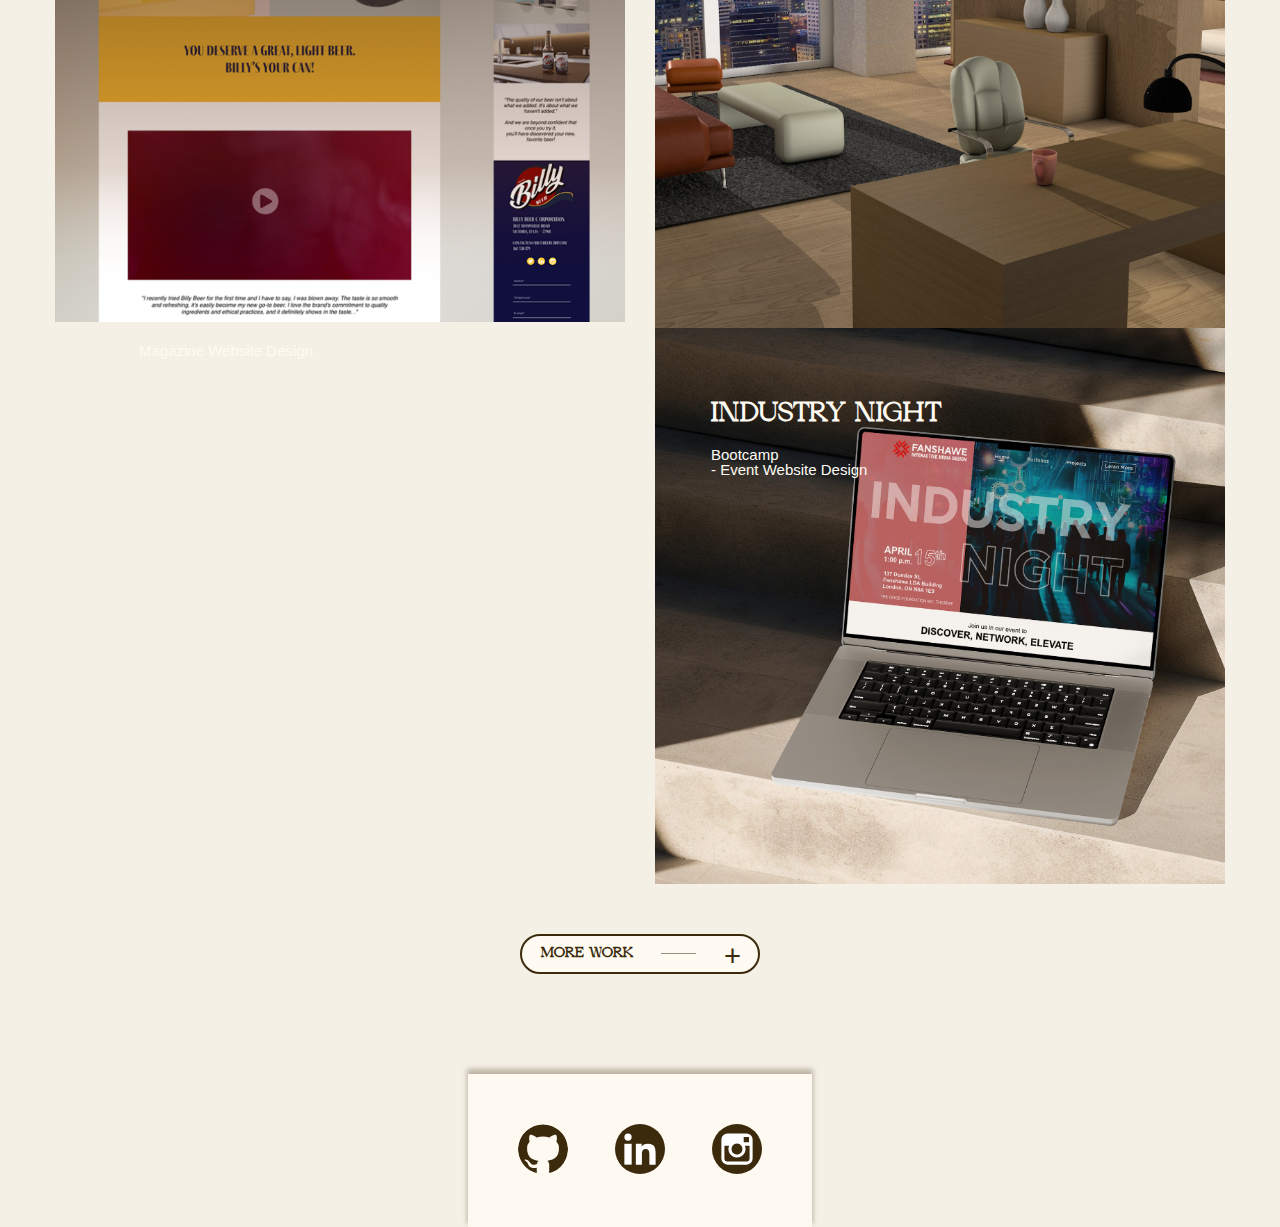
==== commit da51d3b1: "roughly done with place all contents on Home page" ====
--- a/index.html
+++ b/index.html
@@ -14,7 +14,7 @@
    <div id="smooth-wrapper">
       <div id="smooth-content">
    <section id="">
-      <header class="grid-con sticky-nav-con" id="main-header">
+      <header class="full-width-grid-con   sticky-nav-con" id="main-header">
       <h2 class="hidden">Top Main Navigation</h2>
       <div class="main-logo l-col-start-1 l-col-end-3" id="top-logo">
          <a href="index.html">
@@ -32,7 +32,7 @@
       </div>
       <!-- </button> -->
 
-      <nav class="navbar col-span-4 col-end-5 m-col-start-8 m-col-end-9 l-col-start-8 l-col-end-13 xl-col-start-7 xl-col-start-13" id="burger-con">
+      <nav class="navbar col-span-4 col-end-5 m-col-start-8 m-col-end-9 l-col-start-5 l-col-end-13 xl-col-start-7 xl-col-start-13" id="burger-con">
          <ul class="navigation">
             <li class="menu"><a href="index.html">HOME.</a></li>
             <li class="menu"><a href="aboutPage.html">ABOUT.</a></li>
@@ -54,7 +54,7 @@
          <h3>I’M SUMIN</h3>
       </div>
 
-      <div class="hero-t col-start-2 col-end-4 m-col-start-5 m-col-end-9 l-col-start-8 l-col-end-12 xl-col-start-8 xl-col-end-12" id="hero-t-2">
+      <div class="hero-t col-start-2 col-end-5 m-col-start-5 m-col-end-9 l-col-start-8 l-col-end-12 xl-col-start-8 xl-col-end-12" id="hero-t-2">
          <h4>USER </h4>
          <h4>INTERFACE</h4>
          <h4>DESIGNER</h4>     
@@ -94,13 +94,7 @@
          <h3>Scroll Down to See More</h3>
          <h3 id="dot">*</h3>
       </div>
-      
-      <div class="infinity_inside">
-         <h3>UI Designer</h3>
-         <h3>*</h3>
-         <h3>Scroll Down to See More</h3>
-         <h3>*</h3>
-      </div>
+
 
       </div>
    </div>
@@ -120,7 +114,7 @@
          </div>
          <div class="photo" id="pt-2"></div>
       </div>
-      <div class="contact-button col-start-2 col-end-4 m-col-start-3 m-col-end-7 l-col-start-5 l-col-end-9 xl-col-start-5 xl-xol-end-9">
+      <div class="button contact-button col-start-2 col-end-4 m-col-start-3 m-col-end-7 l-col-start-5 l-col-end-9 xl-col-start-5 xl-xol-end-9">
          <a id="contact-bt">
             <span href="#">Get In Touch</span>
          </a>
@@ -141,42 +135,73 @@
          <h3>Project.</h3>
       </div>
 
-      <a class="project col-span-full m-col-start-1 m-col-end-5 l-col-end-6" id="project1">
-         <img src="images/pj-poster-1.png" alt="Billy beer project poster">
-         <div>
-            <div class="pj-title">
-               <h4>BILLY BEER</h4>
-            </div>
-            <dev class="pj-type"></dev>
-         </div>
-      </a>
-
-      <div class="project col-span-full m-col-start-5 m-col-end-9 l-col-start-7 l-col-end-13" id="project2">
-            <div class="pj-title col-span-2"></div>
-            <dev class="pj-type col-span-2"></dev>
-         </div>
-
-         <div class="project col-span-full m-col-span-4 l-col-start-1 l-col-end-6" id="project3">
-            <div class="pj-title col-span-2"></div>
-            <dev class="pj-type col-span-2"></dev>
-         </div>
-
-         <div class="project col-span-full m-col-span-4 l-col-start-7 l-col-end-13" id="project4">
-            <div class="pj-title col-span-2"></div>
-            <dev class="pj-type col-span-2"></dev>
-
-      </div>
-
-      <div class="button" id="more-btn"></div>
-   </section>
-
-   <footer id="main-footer" class="grid-con">
+      <a class="project col-span-full l-col-start-1 l-col-end-7" id="project1">
+         <div class="img-container">
+            <img src="images/pj-poster-1.png" alt="Billy beer project poster" class="pj-thumnail">
+            <div class="pj-desc">
+               <h4 class="pj-title">BILLY BEER</h4>
+               <h5 class="pj-type">Beer Website Rebranding
+
+               </h5>
+            </div>
+         </div>
+      </a>
+
+      <a class="project col-span-full l-col-start-7 l-col-end-13" id="project2">
+         <div class="img-container">
+            <img src="images/pj-poster-2.png" alt="Room project poster" class="pj-thumnail">
+            <div class="pj-desc">
+            <h4 class="pj-title col-span-2">HOTEL ROOM</h4>
+            <h5 class="pj-type col-span-2">3D modeling</h5>
+            </div>
+         </div>
+      </a>
+
+      <a class="project col-span-full l-col-start-1 l-col-end-7" id="project3">
+         <div class="img-container">
+            <img src="images/pj-poster-3.png" alt="" class="pj-thumnail">
+            <div class="pj-desc">
+               <h4 class="pj-title">
+                  Z magazine
+               </h4>
+               <h5 class="pj-type">
+                  Magazine Website Design
+               </h5>
+            </div>
+         </div>
+      </a>
+
+      <a class="project col-span-full l-col-start-7 l-col-end-13" id="project4" href="#">
+         <div class="img-container">
+            <img src="images/pj-poster-4.png" alt="Industry night poster"   class="pj-thumnail">
+            <div class="pj-desc">
+               <h4 class="pj-title">
+                  Industry NIGHT
+               </h4>
+               <h5 class="pj-type">
+                  Bootcamp<br>
+                  - Event Website Design
+               </h5>
+            </div>
+         </div>
+      </a>
+
+      <div class="button col-start-2 col-end-4 m-col-start-3 m-col-end-7 l-col-start-5 l-col-end-9 xl-col-start-5 xl-xol-end-9" id="more-btn">
+         <a id="more-bt" href="#">
+            <span>More Work</span>
+            <span class="button-line"></span>
+            <img src="images/plus.svg" alt="plus" class="button-plus">
+         </a>
+      </div>
+   </section>
+
+   <footer id="main-footer" class="full-width-grid-con">
       <h2 class="hidden">Main footer section</h2>
 
-      <div id="icons" class="col-start-2 col-end-4" >
-      <div class="socialMediaIcon" id="gitHub"></div>
-      <div class="socialMediaIcon" id="linkin"></div>
-      <div class="socialMediaIcon" id="instagram"></div>
+      <div id="icons" class="col-end-2">
+         <img src="images/i-github.svg" class="socialMediaIcon" id="gitHub">
+         <img src="images/i-linkin.svg"  class="socialMediaIcon" id="linkin">
+         <img src="images/i-instagram.svg"  class="socialMediaIcon" id="instagram">
       </div>
    </footer>
    </div>
--- a/css/main.css
+++ b/css/main.css
@@ -1 +1 @@
-@font-face{font-family:"adedisplay";src:url("/fonts/ade-display-webfont.woff2") format("woff2"),url("/fonts/ade-display-webfont.woff") format("woff");font-weight:normal;font-style:normal}body{background:#f5f0e6;font-family:"adedisplay";color:#3b2b0c}.hamburger{z-index:100;justify-self:center;margin-top:auto;margin-bottom:auto}.show-menu{display:block}.hamburger .line{width:35px;height:3px;background-color:#1e1600;display:block;margin:8px auto;transition:all .3s ease-in-out}.hamburger:hover{cursor:pointer}.is-active{transition:all .3s ease-in-out;transition-delay:.6s;transform:rotate(45deg)}.is-active .line:nth-child(2){width:0px}.is-active .line:nth-child(1),.is-active .line:nth-child(3){transition-delay:.3s}.is-active .line:nth-child(1){transform:translateY(11px)}.is-active .line:nth-child(3){transform:translateY(-11px) rotate(90deg)}@media(min-width: 1200px){.hamburger{display:none}}.sticky-nav-con{position:sticky;top:0;height:2.5rem}.sticky-nav-con #top-logo{height:1.5rem;width:3.8125rem;margin:auto}.sticky-nav-con #burger-con{display:none}.sticky-nav-con #burger-con .expanded{position:absolute;z-index:100}.sticky-nav-con #burger-con.slide-toggle{display:block;height:100vh;width:100vw;background-color:#40331a;position:absolute;z-index:10;top:0;left:0}.sticky-nav-con #hamburger ul li{width:25rem;height:3.125rem;color:#fff;display:flex;padding:.625rem 0 .625rem 0;margin-top:3rem;margin-left:6.25rem}@media(min-width: 744px){.sticky-nav-con{height:4.375rem}.sticky-nav-con #top-logo{height:2.5rem;width:6.1875rem}.sticky-nav-con #button{height:2.1875rem;width:2.625rem}}@media(min-width: 1200px){.sticky-nav-con{height:90px}.sticky-nav-con #top-logo{height:72px;width:154px;margin-top:auto}.sticky-nav-con #button{display:none}.sticky-nav-con #burger-con{display:flex;margin-top:auto;margin-bottom:auto}.sticky-nav-con #burger-con ul li{display:inline-flex;justify-self:flex-end;margin-left:3.1875rem;padding-top:30px}.sticky-nav-con #burger-con ul li:first-child{margin-left:0}.sticky-nav-con #burger-con ul li a{text-decoration:none;color:#3b2b0c;font-size:15px}.sticky-nav-con #burger-con .navigation .menu a{text-decoration:none;display:inline-block;position:relative;color:#000;overflow:hidden;padding-bottom:5px}.sticky-nav-con #burger-con .navigation .menu a::before{content:"";position:absolute;bottom:0;left:0;width:0;height:2px;background-color:#000;transition:width .5s ease}.sticky-nav-con #burger-con .navigation .menu a:hover::before{width:100%}}#main-footer{height:173px;margin-top:100px;justify-self:center}#main-hero{margin-top:5.625rem}#main-hero #hero-logo{width:20.4375rem;height:13.6875rem;margin-left:auto;margin-right:auto}#main-hero #hero-t-1{margin-top:6.875rem;padding-left:20px;font-size:40px}#main-hero #hero-t-2{font-size:27px;margin-top:2.5rem;margin-left:1.5rem;padding-left:3rem;text-align:right}#main-hero #hero-t-2:first-child{padding-left:6.25rem}#main-hero #hero-t-2:last-child{padding-left:3.125rem}@media(min-width: 744px){#main-hero #hero-logo{width:36.4375rem;height:24.4375rem}#main-hero #hero-t-1{margin-top:85px;justify-self:center;font-size:50px}#main-hero #hero-t-2{justify-self:center;font-size:40px}}@media(min-width: 1200px){#main-hero{margin-top:10rem}#main-hero #hero-logo{width:36.25rem;height:23.875rem;grid-row:1/3}#main-hero #hero-t-1{justify-self:end;grid-row:1/2;margin-top:0;font-size:70px}#main-hero #hero-t-2{margin-top:50px;margin-left:0;grid-row:2/4}}#looping-t{height:2.5rem;margin-top:7.3125rem;border-top:2px solid #3b2b0c;border-bottom:2px solid #3b2b0c;background-color:#fffbf2;display:flex;white-space:nowrap}#looping-t .infinity_inside{display:flex;align-items:center;animation:loop 30s infinite linear;font-size:15px;line-height:15px}#looping-t .infinity_inside #dot{padding:20px 20px;text-align:center}@keyframes loop{100%{transform:translateX(-100%)}}@media(min-width: 744px){#looping-t{height:3.625rem;margin-top:9rem}}@media(min-width: 1200px){#looping-t{height:6.25rem;margin-top:10.1875rem;font-size:30px}}#desc-me{margin-top:4.375rem;text-align:center}#desc-me #dec-title{font-size:20px;line-height:25px;text-transform:uppercase;justify-self:center}#desc-me #desc-p{height:5.625rem;font-family:Arial,Helvetica,sans-serif;margin-top:2.5rem;margin-bottom:2.5rem;padding:10px 10px}#desc-me #my-photo{justify-self:center;margin-right:auto;overflow:hidden;margin-top:50px}#desc-me #my-photo .photo{justify-self:center}#desc-me .contact-button{position:relative;display:flex;margin-top:50px;justify-self:center}#desc-me .contact-button a{width:9.1875rem;height:35px;border-radius:20px;border:none;cursor:pointer;padding-top:12px;background-color:#3b2b0c;text-align:center;font-family:"adedisplay";text-transform:uppercase;font-size:13px;text-decoration:none;color:#fffbf2}#desc-me .contact-button a:hover{transition:all .5s ease-in-out;font-weight:700}#desc-me .contact-button :hover{box-shadow:inset #fffbf2 3rem 8rem;transition:all .7s ease-in-out;color:#3b2b0c;transform:scale(1.1)}@media(min-width: 744px){#desc-me #desc-me{margin-top:100px}#desc-me .contact-button a{height:50px;width:200px;border-radius:30px;padding-top:20px;margin-top:50px}}@media(min-width: 1200px){#desc-me #dec-title{font-size:50px;line-height:60px;text-align:center}#desc-me #desc-me{font-size:25px;line-height:30px}}#demo-reel{margin-top:5.625rem;margin-bottom:5.625rem;display:flex}#projects{margin-top:5rem}#projects #showcase-title{font-size:25px;text-transform:uppercase;margin-bottom:30px}#projects .project{height:22.875rem;width:375px;margin-top:10px}@media(min-width: 744px){#projects .project{height:366px}}@media(min-width: 1200px){#projects .project{height:490px;width:502px}}/*# sourceMappingURL=main.css.map */+@font-face{font-family:"adedisplay";src:url("/fonts/ade-display-webfont.woff2") format("woff2"),url("/fonts/ade-display-webfont.woff") format("woff");font-weight:normal;font-style:normal}body{background:#f5f0e6;font-family:"adedisplay";color:#3b2b0c}.hamburger{z-index:100;justify-self:center;margin-top:auto;margin-bottom:auto}.show-menu{display:block}.hamburger .line{width:35px;height:3px;background-color:#1e1600;display:block;margin:8px auto;transition:all .3s ease-in-out}.hamburger:hover{cursor:pointer}.is-active{transition:all .3s ease-in-out;transition-delay:.6s;transform:rotate(45deg)}.is-active .line:nth-child(2){width:0px}.is-active .line:nth-child(1),.is-active .line:nth-child(3){transition-delay:.3s}.is-active .line:nth-child(1){transform:translateY(11px)}.is-active .line:nth-child(3){transform:translateY(-11px) rotate(90deg)}@media(min-width: 1200px){.hamburger{display:none}}.sticky-nav-con{position:fixed;top:0;background-color:rgba(255,251,242,.9215686275);z-index:101;height:2.5rem;box-shadow:0px 4px 5px 1px rgba(59,43,12,.3019607843);-webkit-box-shadow:0px 4px 5px 1px rgba(59,43,12,.3019607843);-moz-box-shadow:0px 4px 5px 1px rgba(59,43,12,.3019607843)}.sticky-nav-con #top-logo{height:1.5rem;width:3.8125rem;margin:auto}.sticky-nav-con #burger-con{display:none}.sticky-nav-con #burger-con .expanded{position:absolute;z-index:100}.sticky-nav-con #burger-con.slide-toggle{display:block;height:100vh;width:100vw;background-color:#40331a;position:absolute;z-index:10;top:0;left:0}.sticky-nav-con #hamburger ul li{width:25rem;height:3.125rem;color:#fff;display:flex;padding:.625rem 0 .625rem 0;margin-top:3rem;margin-left:6.25rem}@media(min-width: 744px){.sticky-nav-con{height:4.375rem}.sticky-nav-con #top-logo{height:2.5rem;width:6.1875rem}.sticky-nav-con #button{height:2.1875rem;width:2.625rem}}@media(min-width: 1200px){.sticky-nav-con{height:90px}.sticky-nav-con #top-logo{height:72px;width:154px;margin-top:auto}.sticky-nav-con #button{display:none}.sticky-nav-con #burger-con{display:flex;margin-top:auto;margin-bottom:auto}.sticky-nav-con #burger-con ul li{display:inline-flex;justify-self:flex-end;margin-left:3.1875rem;padding-top:30px}.sticky-nav-con #burger-con ul li:first-child{margin-left:0}.sticky-nav-con #burger-con ul li a{text-decoration:none;color:#3b2b0c;font-size:15px}.sticky-nav-con #burger-con .navigation .menu a{text-decoration:none;display:inline-block;position:relative;color:#000;overflow:hidden;padding-bottom:5px}.sticky-nav-con #burger-con .navigation .menu a::before{content:"";position:absolute;bottom:0;left:0;width:0;height:2px;background-color:#000;transition:width .5s ease}.sticky-nav-con #burger-con .navigation .menu a:hover::before{width:100%}}#main-footer{margin-top:100px;padding:30px;justify-self:center;background-color:rgba(255,251,242,.9215686275);box-shadow:0px -4px 5px 1px rgba(59,43,12,.3019607843);-webkit-box-shadow:0px -4px 5px 1px rgba(59,43,12,.3019607843);-moz-box-shadow:0px -4px 5px 1px rgba(59,43,12,.3019607843);display:flex;align-items:baseline;justify-content:space-evenly}#main-footer .socialMediaIcon{padding:20px}.button{position:relative;display:flex;margin-top:50px;justify-self:center}.button a{width:12rem;height:40px;border-radius:20px;border:2px solid #3b2b0c;cursor:pointer;padding-top:12px;background-color:#fffbf2;text-align:center;font-family:"adedisplay";text-transform:uppercase;font-size:13px;font-weight:600;text-decoration:none;color:#3b2b0c}.button a:hover{transition:all .5s ease-in-out;font-weight:700}.button :hover{box-shadow:inset #3b2b0c 3rem 8rem;transition:all .7s ease-in-out;color:#fffbf2;transform:scale(1.1)}.button .button-line,.button .button-plus{display:none}@media(min-width: 1200px){.button #more-bt{width:15rem;display:flex;justify-content:space-around;align-items:center;padding:0;padding-left:5px}.button #more-bt:hover .button-line{background-color:#fffbf2;transition:all .3s ease}.button #more-bt .button-line{display:flex;height:1px;flex:.3;background-color:#371f0e;opacity:.5}.button #more-bt .button-plus{display:flex}}#main-hero{margin-top:5.625rem}#main-hero #hero-logo{width:20.4375rem;height:13.6875rem;margin-left:auto;margin-right:auto}#main-hero #hero-t-1{margin-top:6.875rem;padding-left:20px;font-size:40px}#main-hero #hero-t-2{font-size:27px;margin-top:2.5rem;padding-left:3rem;text-align:center}#main-hero #hero-t-2 h4{padding:5px}#main-hero #hero-t-2 :last-child{text-align:right}@media(min-width: 744px){#main-hero #hero-logo{width:36.4375rem;height:24.4375rem}#main-hero #hero-t-1{margin-top:85px;justify-self:center;font-size:50px}#main-hero #hero-t-2{justify-self:center;font-size:40px}}@media(min-width: 1200px){#main-hero{margin-top:10rem}#main-hero #hero-logo{width:36.25rem;height:23.875rem;grid-row:1/3}#main-hero #hero-t-1{justify-self:end;grid-row:1/2;margin-top:0;font-size:70px}#main-hero #hero-t-2{margin-top:50px;margin-left:0;grid-row:2/4}#main-hero #hero-t-2:last-child{padding-left:50px}}#looping-t{height:2.5rem;margin-top:7.3125rem;border-top:2px solid #3b2b0c;border-bottom:2px solid #3b2b0c;background-color:#fffbf2;display:flex;white-space:nowrap}#looping-t .infinity_inside{display:flex;align-items:center;animation:loop 30s infinite linear;font-size:15px;line-height:15px}#looping-t .infinity_inside #dot{padding:20px 20px;text-align:center}@keyframes loop{100%{transform:translateX(-100%)}}@media(min-width: 744px){#looping-t{height:3.625rem;margin-top:9rem}}@media(min-width: 1200px){#looping-t{height:6.25rem;margin-top:10.1875rem;font-size:30px}}#desc-me{margin-top:4.375rem;text-align:center}#desc-me #dec-title{font-size:20px;line-height:25px;text-transform:uppercase;justify-self:center}#desc-me #desc-p{height:5.625rem;font-family:Arial,Helvetica,sans-serif;margin-top:2.5rem;margin-bottom:2.5rem;padding:10px 10px}#desc-me #my-photo{justify-self:center;margin-right:auto;overflow:hidden;margin-top:50px}#desc-me #my-photo .photo{justify-self:center}@media(min-width: 744px){#desc-me{margin-top:100px;font-size:20px}#desc-me #desc-p p{font-size:16px;line-height:25px}#desc-me .contact-button a{height:50px;width:200px;border-radius:30px;padding-top:20px;margin-top:50px}}@media(min-width: 1200px){#desc-me{font-size:25px;line-height:30px}#desc-me #dec-title{font-size:50px;line-height:60px;text-align:center}}#demo-reel{margin-top:5.625rem;margin-bottom:5.625rem;display:flex}#projects{margin-top:5rem}#projects #showcase-title{font-size:25px;text-transform:uppercase;margin-bottom:30px}#projects .project{position:relative;overflow:hidden}#projects .project .img-container{position:relative}#projects .project .pj-thumnail{width:100%;height:auto;display:block}#projects .project .pj-thumnail:hover{transform:scale(1.05);overflow:hidden;transition:transform .3s ease-in}#projects .pj-desc{position:absolute;top:20%;left:30%;transform:translate(-50%, -50%);text-align:left;z-index:5}#projects .pj-desc .pj-title{color:#fffbf2;font-size:18px;font-weight:600;text-transform:uppercase}#projects .pj-desc .pj-type{color:#fffbf2;font-size:15px;padding-top:20px;font-family:Arial,Helvetica,sans-serif}@media(min-width: 744px){#projects .pj-desc .pj-title{font-size:25px}}/*# sourceMappingURL=main.css.map */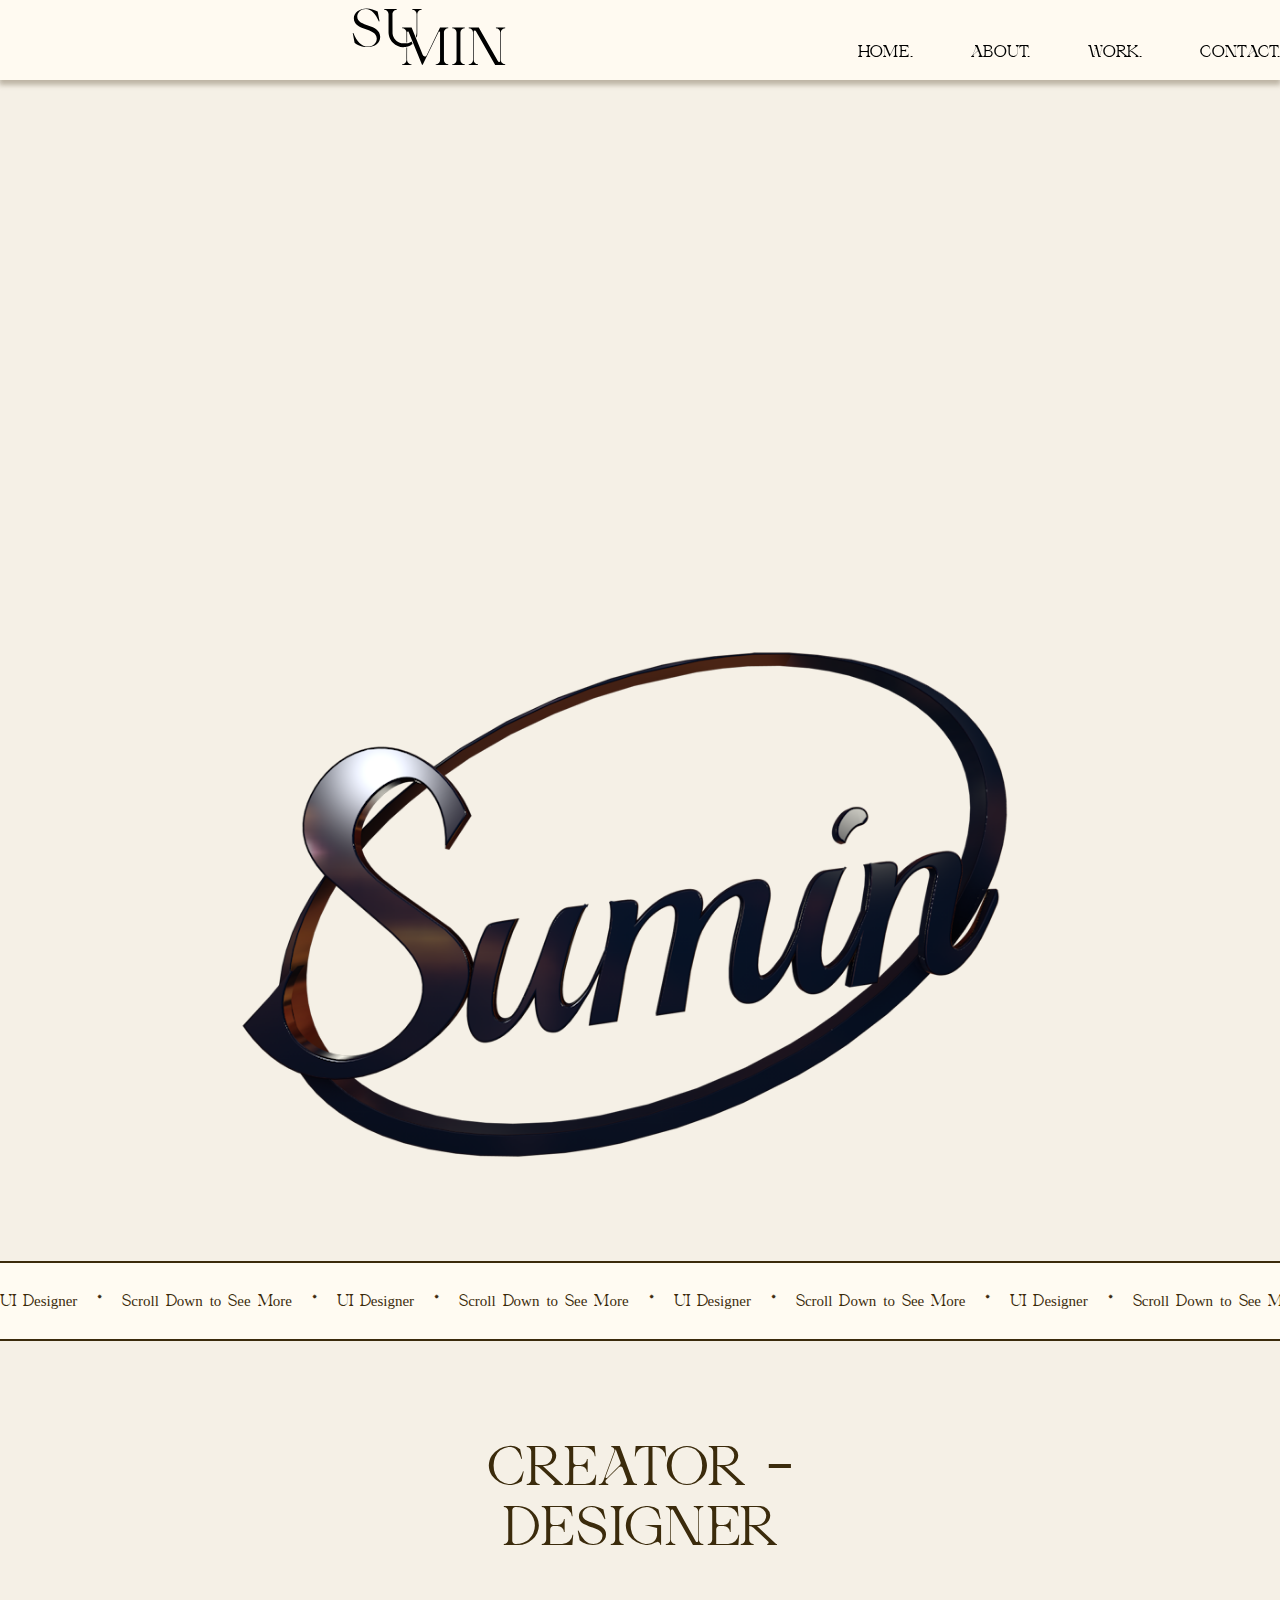
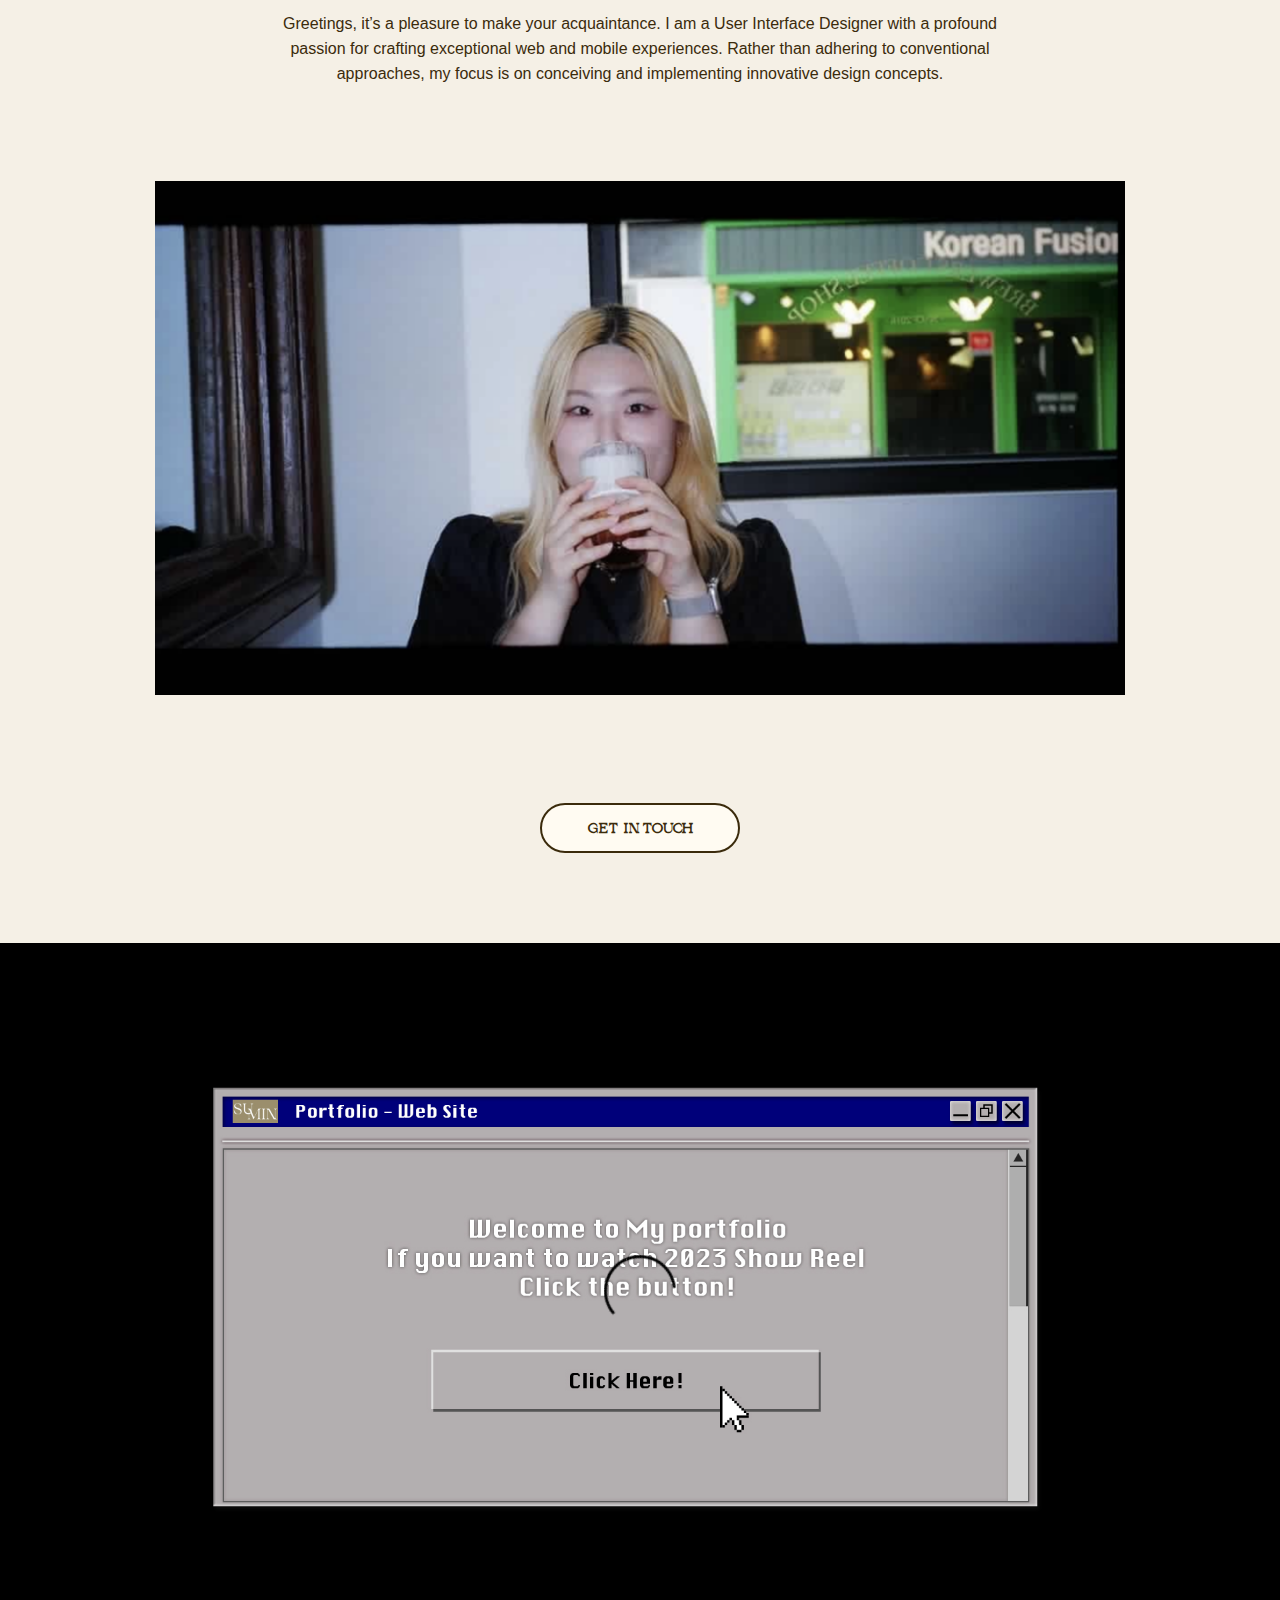
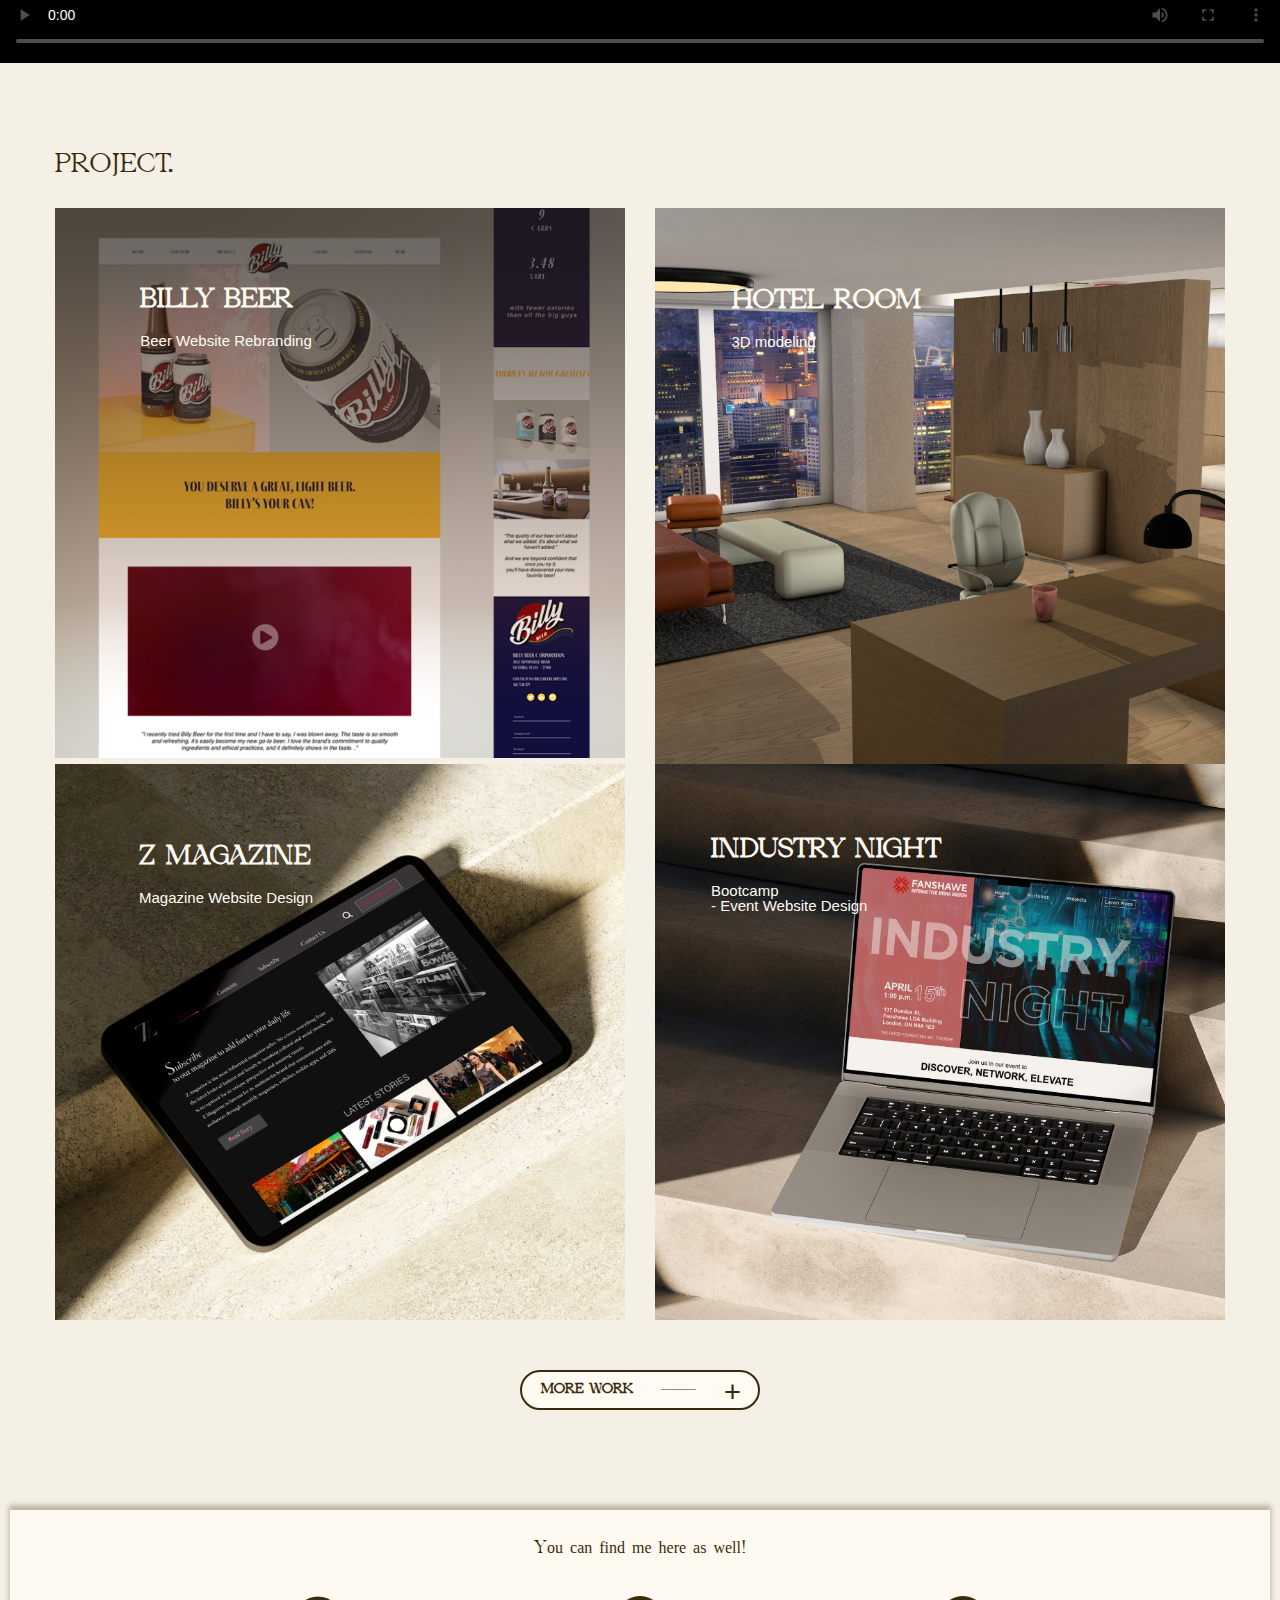
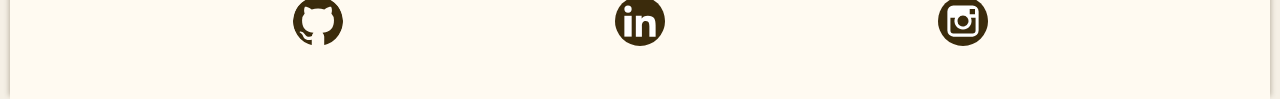
==== commit 28e1e824: "create about page" ====
--- a/index.html
+++ b/index.html
@@ -13,7 +13,7 @@
    <h1 class="hidden">Home page</h1>
    <div id="smooth-wrapper">
       <div id="smooth-content">
-   <section id="">
+   <section class="">
       <header class="full-width-grid-con   sticky-nav-con" id="main-header">
       <h2 class="hidden">Top Main Navigation</h2>
       <div class="main-logo l-col-start-1 l-col-end-3" id="top-logo">
@@ -32,7 +32,7 @@
       </div>
       <!-- </button> -->
 
-      <nav class="navbar col-span-4 col-end-5 m-col-start-8 m-col-end-9 l-col-start-5 l-col-end-13 xl-col-start-7 xl-col-start-13" id="burger-con">
+      <nav class="navbar col-span-4 col-end-5 m-col-start-8 m-col-end-9 l-col-start-7 l-col-end-13 xl-col-start-7 xl-col-start-13" id="burger-con">
          <ul class="navigation">
             <li class="menu"><a href="index.html">HOME.</a></li>
             <li class="menu"><a href="aboutPage.html">ABOUT.</a></li>
@@ -45,9 +45,9 @@
 
    <section id="main-hero" class="grid-con">
       <h2 class="hidden">Main Hero Section</h2>
-      <div id="hero-logo" class="col-start-1 col-end-5 m-col-span-full l-col-start-1 l-col-end-8 xl-col-start-1 xl-col-end-8">
-         <img src="images/3_logo-sumin.svg" alt="hero logo img">
-      </div>
+      <div class="col-span-full" id="canvas hero-logo">
+         <img src="images/hero0000.png" alt="hero img">
+     </div>
 
       <div class="hero-t col-start-1 col-end-4 m-col-start-1 m-col-end-6 l-col-start-9 l-col-end-13 xl-col-start-9 xl-col-end-13" id="hero-t-1">
          <h3>HEY,</h3>
@@ -115,8 +115,8 @@
          <div class="photo" id="pt-2"></div>
       </div>
       <div class="button contact-button col-start-2 col-end-4 m-col-start-3 m-col-end-7 l-col-start-5 l-col-end-9 xl-col-start-5 xl-xol-end-9">
-         <a id="contact-bt">
-            <span href="#">Get In Touch</span>
+         <a id="contact-bt" href="aboutPage.html">
+            <span>Get In Touch</span>
          </a>
       </div>
    </section>
@@ -135,7 +135,7 @@
          <h3>Project.</h3>
       </div>
 
-      <a class="project col-span-full l-col-start-1 l-col-end-7" id="project1">
+      <a href="caseStudy.html" class="project col-span-full l-col-start-1 l-col-end-7" id="project1" >
          <div class="img-container">
             <img src="images/pj-poster-1.png" alt="Billy beer project poster" class="pj-thumnail">
             <div class="pj-desc">
@@ -198,19 +198,36 @@
    <footer id="main-footer" class="full-width-grid-con">
       <h2 class="hidden">Main footer section</h2>
 
-      <div id="icons" class="col-end-2">
-         <img src="images/i-github.svg" class="socialMediaIcon" id="gitHub">
-         <img src="images/i-linkin.svg"  class="socialMediaIcon" id="linkin">
-         <img src="images/i-instagram.svg"  class="socialMediaIcon" id="instagram">
-      </div>
+      <h3 class="col-span-full">You can find me here as well!</h3>
+      <div id="icons" class="col-span-full">
+      <div id="icon1" class="icons">
+         <a href="#">
+            <img src="images/i-github.svg" class="socialMediaIcon" id="gitHub">
+         </a>
+      </div>         
+      <div id="icon2" class="icons">
+         <a href="#">
+            <img src="images/i-linkin.svg"  class="socialMediaIcon" id="linkin">
+         </a>
+      </div>    
+      <div id="icon3" class="icons">
+         <a href="#">
+            <img src="images/i-instagram.svg"  class="socialMediaIcon" id="instagram">
+         </a>
+      </div>  
+      </div>
+
+
    </footer>
    </div>
    </div>
 
-   <script src="https://cdnjs.cloudflare.com/ajax/libs/gsap/3.12.2/gsap.min.js"></script>
-
+
+
+   <!-- <script src="js/canvas.js"></script> -->
    <script src="js/scroll.js"></script>
-   <script src="js/main.js"></script>
+   <script src="https://cdnjs.cloudflare.com/ajax/libs/gsap/3.12.3/gsap.min.js"></script>
+      <script src="js/main.js"></script>
    <script src="https://cdn.plyr.io/3.7.8/plyr.js"></script>
 </body>
 </html>--- a/css/main.css
+++ b/css/main.css
@@ -1 +1 @@
-@font-face{font-family:"adedisplay";src:url("/fonts/ade-display-webfont.woff2") format("woff2"),url("/fonts/ade-display-webfont.woff") format("woff");font-weight:normal;font-style:normal}body{background:#f5f0e6;font-family:"adedisplay";color:#3b2b0c}.hamburger{z-index:100;justify-self:center;margin-top:auto;margin-bottom:auto}.show-menu{display:block}.hamburger .line{width:35px;height:3px;background-color:#1e1600;display:block;margin:8px auto;transition:all .3s ease-in-out}.hamburger:hover{cursor:pointer}.is-active{transition:all .3s ease-in-out;transition-delay:.6s;transform:rotate(45deg)}.is-active .line:nth-child(2){width:0px}.is-active .line:nth-child(1),.is-active .line:nth-child(3){transition-delay:.3s}.is-active .line:nth-child(1){transform:translateY(11px)}.is-active .line:nth-child(3){transform:translateY(-11px) rotate(90deg)}@media(min-width: 1200px){.hamburger{display:none}}.sticky-nav-con{position:fixed;top:0;background-color:rgba(255,251,242,.9215686275);z-index:101;height:2.5rem;box-shadow:0px 4px 5px 1px rgba(59,43,12,.3019607843);-webkit-box-shadow:0px 4px 5px 1px rgba(59,43,12,.3019607843);-moz-box-shadow:0px 4px 5px 1px rgba(59,43,12,.3019607843)}.sticky-nav-con #top-logo{height:1.5rem;width:3.8125rem;margin:auto}.sticky-nav-con #burger-con{display:none}.sticky-nav-con #burger-con .expanded{position:absolute;z-index:100}.sticky-nav-con #burger-con.slide-toggle{display:block;height:100vh;width:100vw;background-color:#40331a;position:absolute;z-index:10;top:0;left:0}.sticky-nav-con #hamburger ul li{width:25rem;height:3.125rem;color:#fff;display:flex;padding:.625rem 0 .625rem 0;margin-top:3rem;margin-left:6.25rem}@media(min-width: 744px){.sticky-nav-con{height:4.375rem}.sticky-nav-con #top-logo{height:2.5rem;width:6.1875rem}.sticky-nav-con #button{height:2.1875rem;width:2.625rem}}@media(min-width: 1200px){.sticky-nav-con{height:90px}.sticky-nav-con #top-logo{height:72px;width:154px;margin-top:auto}.sticky-nav-con #button{display:none}.sticky-nav-con #burger-con{display:flex;margin-top:auto;margin-bottom:auto}.sticky-nav-con #burger-con ul li{display:inline-flex;justify-self:flex-end;margin-left:3.1875rem;padding-top:30px}.sticky-nav-con #burger-con ul li:first-child{margin-left:0}.sticky-nav-con #burger-con ul li a{text-decoration:none;color:#3b2b0c;font-size:15px}.sticky-nav-con #burger-con .navigation .menu a{text-decoration:none;display:inline-block;position:relative;color:#000;overflow:hidden;padding-bottom:5px}.sticky-nav-con #burger-con .navigation .menu a::before{content:"";position:absolute;bottom:0;left:0;width:0;height:2px;background-color:#000;transition:width .5s ease}.sticky-nav-con #burger-con .navigation .menu a:hover::before{width:100%}}#main-footer{margin-top:100px;padding:30px;justify-self:center;background-color:rgba(255,251,242,.9215686275);box-shadow:0px -4px 5px 1px rgba(59,43,12,.3019607843);-webkit-box-shadow:0px -4px 5px 1px rgba(59,43,12,.3019607843);-moz-box-shadow:0px -4px 5px 1px rgba(59,43,12,.3019607843);display:flex;align-items:baseline;justify-content:space-evenly}#main-footer .socialMediaIcon{padding:20px}.button{position:relative;display:flex;margin-top:50px;justify-self:center}.button a{width:12rem;height:40px;border-radius:20px;border:2px solid #3b2b0c;cursor:pointer;padding-top:12px;background-color:#fffbf2;text-align:center;font-family:"adedisplay";text-transform:uppercase;font-size:13px;font-weight:600;text-decoration:none;color:#3b2b0c}.button a:hover{transition:all .5s ease-in-out;font-weight:700}.button :hover{box-shadow:inset #3b2b0c 3rem 8rem;transition:all .7s ease-in-out;color:#fffbf2;transform:scale(1.1)}.button .button-line,.button .button-plus{display:none}@media(min-width: 1200px){.button #more-bt{width:15rem;display:flex;justify-content:space-around;align-items:center;padding:0;padding-left:5px}.button #more-bt:hover .button-line{background-color:#fffbf2;transition:all .3s ease}.button #more-bt .button-line{display:flex;height:1px;flex:.3;background-color:#371f0e;opacity:.5}.button #more-bt .button-plus{display:flex}}#main-hero{margin-top:5.625rem}#main-hero #hero-logo{width:20.4375rem;height:13.6875rem;margin-left:auto;margin-right:auto}#main-hero #hero-t-1{margin-top:6.875rem;padding-left:20px;font-size:40px}#main-hero #hero-t-2{font-size:27px;margin-top:2.5rem;padding-left:3rem;text-align:center}#main-hero #hero-t-2 h4{padding:5px}#main-hero #hero-t-2 :last-child{text-align:right}@media(min-width: 744px){#main-hero #hero-logo{width:36.4375rem;height:24.4375rem}#main-hero #hero-t-1{margin-top:85px;justify-self:center;font-size:50px}#main-hero #hero-t-2{justify-self:center;font-size:40px}}@media(min-width: 1200px){#main-hero{margin-top:10rem}#main-hero #hero-logo{width:36.25rem;height:23.875rem;grid-row:1/3}#main-hero #hero-t-1{justify-self:end;grid-row:1/2;margin-top:0;font-size:70px}#main-hero #hero-t-2{margin-top:50px;margin-left:0;grid-row:2/4}#main-hero #hero-t-2:last-child{padding-left:50px}}#looping-t{height:2.5rem;margin-top:7.3125rem;border-top:2px solid #3b2b0c;border-bottom:2px solid #3b2b0c;background-color:#fffbf2;display:flex;white-space:nowrap}#looping-t .infinity_inside{display:flex;align-items:center;animation:loop 30s infinite linear;font-size:15px;line-height:15px}#looping-t .infinity_inside #dot{padding:20px 20px;text-align:center}@keyframes loop{100%{transform:translateX(-100%)}}@media(min-width: 744px){#looping-t{height:3.625rem;margin-top:9rem}}@media(min-width: 1200px){#looping-t{height:6.25rem;margin-top:10.1875rem;font-size:30px}}#desc-me{margin-top:4.375rem;text-align:center}#desc-me #dec-title{font-size:20px;line-height:25px;text-transform:uppercase;justify-self:center}#desc-me #desc-p{height:5.625rem;font-family:Arial,Helvetica,sans-serif;margin-top:2.5rem;margin-bottom:2.5rem;padding:10px 10px}#desc-me #my-photo{justify-self:center;margin-right:auto;overflow:hidden;margin-top:50px}#desc-me #my-photo .photo{justify-self:center}@media(min-width: 744px){#desc-me{margin-top:100px;font-size:20px}#desc-me #desc-p p{font-size:16px;line-height:25px}#desc-me .contact-button a{height:50px;width:200px;border-radius:30px;padding-top:20px;margin-top:50px}}@media(min-width: 1200px){#desc-me{font-size:25px;line-height:30px}#desc-me #dec-title{font-size:50px;line-height:60px;text-align:center}}#demo-reel{margin-top:5.625rem;margin-bottom:5.625rem;display:flex}#projects{margin-top:5rem}#projects #showcase-title{font-size:25px;text-transform:uppercase;margin-bottom:30px}#projects .project{position:relative;overflow:hidden}#projects .project .img-container{position:relative}#projects .project .pj-thumnail{width:100%;height:auto;display:block}#projects .project .pj-thumnail:hover{transform:scale(1.05);overflow:hidden;transition:transform .3s ease-in}#projects .pj-desc{position:absolute;top:20%;left:30%;transform:translate(-50%, -50%);text-align:left;z-index:5}#projects .pj-desc .pj-title{color:#fffbf2;font-size:18px;font-weight:600;text-transform:uppercase}#projects .pj-desc .pj-type{color:#fffbf2;font-size:15px;padding-top:20px;font-family:Arial,Helvetica,sans-serif}@media(min-width: 744px){#projects .pj-desc .pj-title{font-size:25px}}/*# sourceMappingURL=main.css.map */+@font-face{font-family:"adedisplay";src:url("/fonts/ade-display-webfont.woff2") format("woff2"),url("/fonts/ade-display-webfont.woff") format("woff");font-weight:normal;font-style:normal}body{background:#f5f0e6;font-family:"adedisplay";color:#3b2b0c}.hamburger{z-index:100;justify-self:center;margin-top:auto;margin-bottom:auto}.show-menu{display:block}.hamburger .line{width:35px;height:3px;background-color:#1e1600;display:block;margin:8px auto;transition:all .3s ease-in-out}.hamburger:hover{cursor:pointer}.is-active{transition:all .3s ease-in-out;transition-delay:.6s;transform:rotate(45deg)}.is-active .line:nth-child(2){width:0px}.is-active .line:nth-child(1),.is-active .line:nth-child(3){transition-delay:.3s}.is-active .line:nth-child(1){transform:translateY(11px)}.is-active .line:nth-child(3){transform:translateY(-11px) rotate(90deg)}@media(min-width: 1200px){.hamburger{display:none}}.sticky-nav-con{position:fixed;top:0;width:100%;background-color:rgba(255,251,242,.9215686275);z-index:101;height:3rem;box-shadow:0px 4px 5px 1px rgba(59,43,12,.3019607843);-webkit-box-shadow:0px 4px 5px 1px rgba(59,43,12,.3019607843);-moz-box-shadow:0px 4px 5px 1px rgba(59,43,12,.3019607843)}.sticky-nav-con #top-logo{height:1.5rem;width:3.8125rem;margin:auto}.sticky-nav-con #burger-con{display:none}.sticky-nav-con #burger-con .expanded{position:absolute;z-index:100}.sticky-nav-con #burger-con.slide-toggle{display:block;height:100vh;width:100vw;background-color:#40331a;position:absolute;z-index:10;top:0;left:0}.sticky-nav-con #hamburger ul li{width:25rem;height:3.125rem;color:#fff;display:flex;padding:.625rem 0 .625rem 0;margin-top:3rem;margin-left:6.25rem}@media(min-width: 744px){.sticky-nav-con{height:4.375rem}.sticky-nav-con #top-logo{height:2.5rem;width:6.1875rem}.sticky-nav-con #button{height:2.1875rem;width:2.625rem}}@media(min-width: 1200px){.sticky-nav-con{height:80px}.sticky-nav-con #top-logo{height:72px;width:154px;margin-top:auto}.sticky-nav-con #button{display:none}.sticky-nav-con #burger-con{display:flex;margin-top:auto;margin-bottom:auto}.sticky-nav-con #burger-con ul li{display:inline-flex;justify-self:flex-end;margin-left:3.1875rem;padding-top:30px}.sticky-nav-con #burger-con ul li:first-child{margin-left:0}.sticky-nav-con #burger-con ul li a{text-decoration:none;color:#3b2b0c;font-size:15px}.sticky-nav-con #burger-con .navigation .menu a{text-decoration:none;display:inline-block;position:relative;color:#000;overflow:hidden;padding-bottom:5px}.sticky-nav-con #burger-con .navigation .menu a::before{content:"";position:absolute;bottom:0;left:0;width:0;height:2px;background-color:#000;transition:width .5s ease}.sticky-nav-con #burger-con .navigation .menu a:hover::before{width:100%}}#main-footer{margin-top:100px;padding:30px;justify-self:center;background-color:rgba(255,251,242,.9215686275);box-shadow:0px -4px 5px 1px rgba(59,43,12,.3019607843);-webkit-box-shadow:0px -4px 5px 1px rgba(59,43,12,.3019607843);-moz-box-shadow:0px -4px 5px 1px rgba(59,43,12,.3019607843);text-align:center}#main-footer .socialMediaIcon{padding:20px;margin-top:20px}#main-footer #icons{display:flex;align-items:baseline;justify-content:space-evenly}#main-footer #icons .icons:hover{opacity:70%;transition:all .3s ease}.button{position:relative;display:flex;margin-top:50px;justify-self:center}.button a{width:12rem;height:40px;border-radius:20px;border:2px solid #3b2b0c;cursor:pointer;padding-top:12px;background-color:#fffbf2;text-align:center;font-family:"adedisplay";text-transform:uppercase;font-size:13px;font-weight:600;text-decoration:none;color:#3b2b0c}.button a:hover{transition:all .5s ease-in-out;font-weight:700}.button :hover{box-shadow:inset #3b2b0c 3rem 8rem;transition:all .7s ease-in-out;color:#fffbf2;transform:scale(1.1)}.button .button-line,.button .button-plus{display:none}@media(min-width: 1200px){.button #more-bt{width:15rem;display:flex;justify-content:space-around;align-items:center;padding:0;padding-left:5px}.button #more-bt:hover .button-line{background-color:#fffbf2;transition:all .3s ease}.button #more-bt .button-line{display:flex;height:1px;flex:.3;background-color:#371f0e;opacity:.5}.button #more-bt .button-plus{display:flex}}.contact{margin-top:30px}.contact h2{font-size:20px}.send-box{position:relative;margin-top:50px}.send-box .contact-box input{position:relative;width:100%;padding:10px 0;font-size:13px;font-family:Arial,Helvetica,sans-serif;margin-bottom:30px;outline:none;background:rgba(0,0,0,0);border:none;border-bottom:1px solid #3b2b0c}.send-box .contact-box label{position:relative;left:0;top:-60px;padding:10px 0;font-size:13px;pointer-events:none;transition:.5s;color:#3b2b0c}.send-box .contact-box input:focus~label,.send-box .contact-box input:valid~label{top:-85px;left:0;font-size:10px}#about-hero{margin-top:150px;margin-bottom:100px}#about-hero .hi-text h3{padding:10px;margin-left:20px;font-size:40px;font-weight:600}#about-hero #aboutMe{margin-left:70px;margin-top:50px;height:250px;width:450px}#about-hero #about-p{font-family:Arial,Helvetica,sans-serif;font-size:15px;text-align:center;margin-top:85px;line-height:17px}#intro{margin-top:50px}#intro .intro-p{font-size:15px;text-align:left;line-height:17px;margin-top:50px;margin-bottom:65px}#intro .intro-p p{padding-top:15px}#main-hero{margin-top:7rem}#main-hero #hero-logo{width:20.4375rem;height:13.6875rem;margin-left:auto;margin-right:auto}#main-hero #hero-t-1{margin-top:6.875rem;padding-left:20px;font-size:40px;opacity:0;animation:reveal 2s cubic-bezier(0.5, 0, 0.175, 1) .1s forwards}@keyframes reveal{0%{opacity:0;transform:translateY(50%)}100%{opacity:1;transform:translateY(0)}}#main-hero #hero-t-2{font-size:27px;margin-top:2.5rem;padding-left:3rem;text-align:center;opacity:0;animation:reveal 2s cubic-bezier(0.5, 0, 0.175, 1) 1s forwards}@keyframes reveal{0%{opacity:0;transform:translateY(50%)}100%{opacity:1;transform:translateY(0)}}#main-hero #hero-t-2 h4{padding:5px}#main-hero #hero-t-2 :last-child{text-align:right}@media(min-width: 744px){#main-hero #hero-logo{width:36.4375rem;height:24.4375rem}#main-hero #hero-t-1{padding-left:0;margin-top:60px;font-size:50px}#main-hero #hero-t-2{margin-top:20px;font-size:40px}}@media(min-width: 1200px){#main-hero{margin-top:10rem}#main-hero #hero-logo{width:36.25rem;height:23.875rem;grid-row:1/3}#main-hero #hero-t-1{justify-self:end;grid-row:1/2;margin-top:0;font-size:70px}#main-hero #hero-t-2{margin-top:50px;margin-left:0;grid-row:2/4}#main-hero #hero-t-2:last-child{padding-left:50px}}#looping-t{height:2.5rem;margin-top:4rem;border-top:2px solid #3b2b0c;border-bottom:2px solid #3b2b0c;background-color:#fffbf2;display:flex;white-space:nowrap}#looping-t .infinity_inside{display:flex;align-items:center;animation:loop 30s infinite linear;font-size:15px;line-height:15px}#looping-t .infinity_inside #dot{padding:20px 20px;text-align:center}@keyframes loop{100%{transform:translateX(-100%)}}@media(min-width: 744px){#looping-t{height:3.625rem;margin-top:9rem}}@media(min-width: 1200px){#looping-t{height:5rem;margin-top:30px;font-size:30px}}#desc-me{margin-top:4.375rem;text-align:center}#desc-me #dec-title{font-size:20px;line-height:25px;text-transform:uppercase;justify-self:center}#desc-me #desc-p{height:5.625rem;font-family:Arial,Helvetica,sans-serif;margin-top:2.5rem;margin-bottom:2.5rem;padding:10px 10px}#desc-me #my-photo{justify-self:center;margin-right:auto;overflow:hidden;margin-top:50px}#desc-me #my-photo .photo{justify-self:center}@media(min-width: 744px){#desc-me{margin-top:100px;font-size:20px}#desc-me #desc-p p{font-size:16px;line-height:25px}#desc-me .contact-button a{height:50px;width:200px;border-radius:30px;padding-top:20px;margin-top:50px}}@media(min-width: 1200px){#desc-me{font-size:25px;line-height:30px}#desc-me #dec-title{font-size:50px;line-height:60px;text-align:center}#desc-me #contact-bt{padding-top:10px}}#demo-reel{margin-top:5.625rem;margin-bottom:5.625rem;display:flex}#projects{margin-top:5rem}#projects #showcase-title{font-size:25px;text-transform:uppercase;margin-bottom:30px}#projects .project{position:relative;overflow:hidden}#projects .project .img-container{position:relative}#projects .project .pj-thumnail{width:100%;height:auto;display:block}#projects .project .pj-thumnail:hover{transform:scale(1.05);overflow:hidden;transition:transform .3s ease-in}#projects .pj-desc{position:absolute;top:20%;left:30%;transform:translate(-50%, -50%);text-align:left;z-index:5}#projects .pj-desc .pj-title{color:#fffbf2;font-size:18px;font-weight:600;text-transform:uppercase}#projects .pj-desc .pj-type{color:#fffbf2;font-size:15px;padding-top:20px;font-family:Arial,Helvetica,sans-serif}@media(min-width: 744px){#projects .pj-desc .pj-title{font-size:25px}}/*# sourceMappingURL=main.css.map */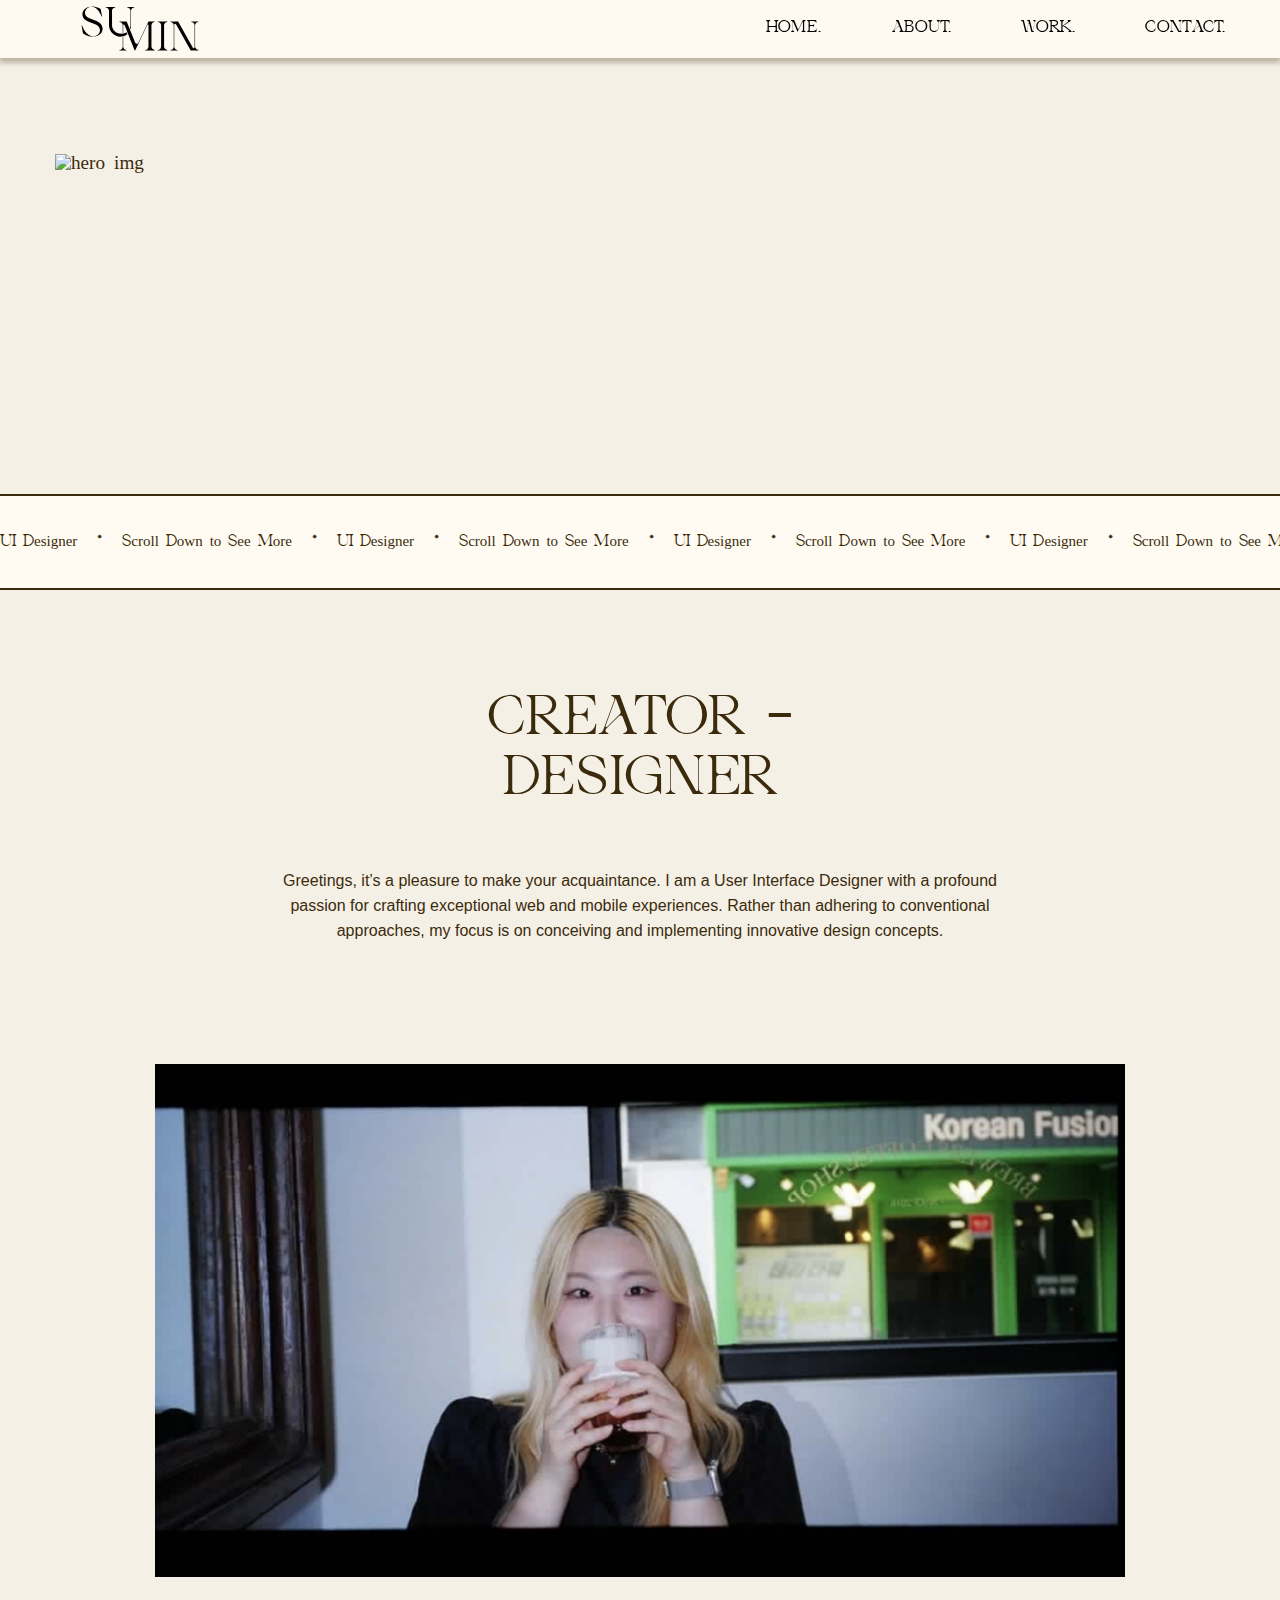
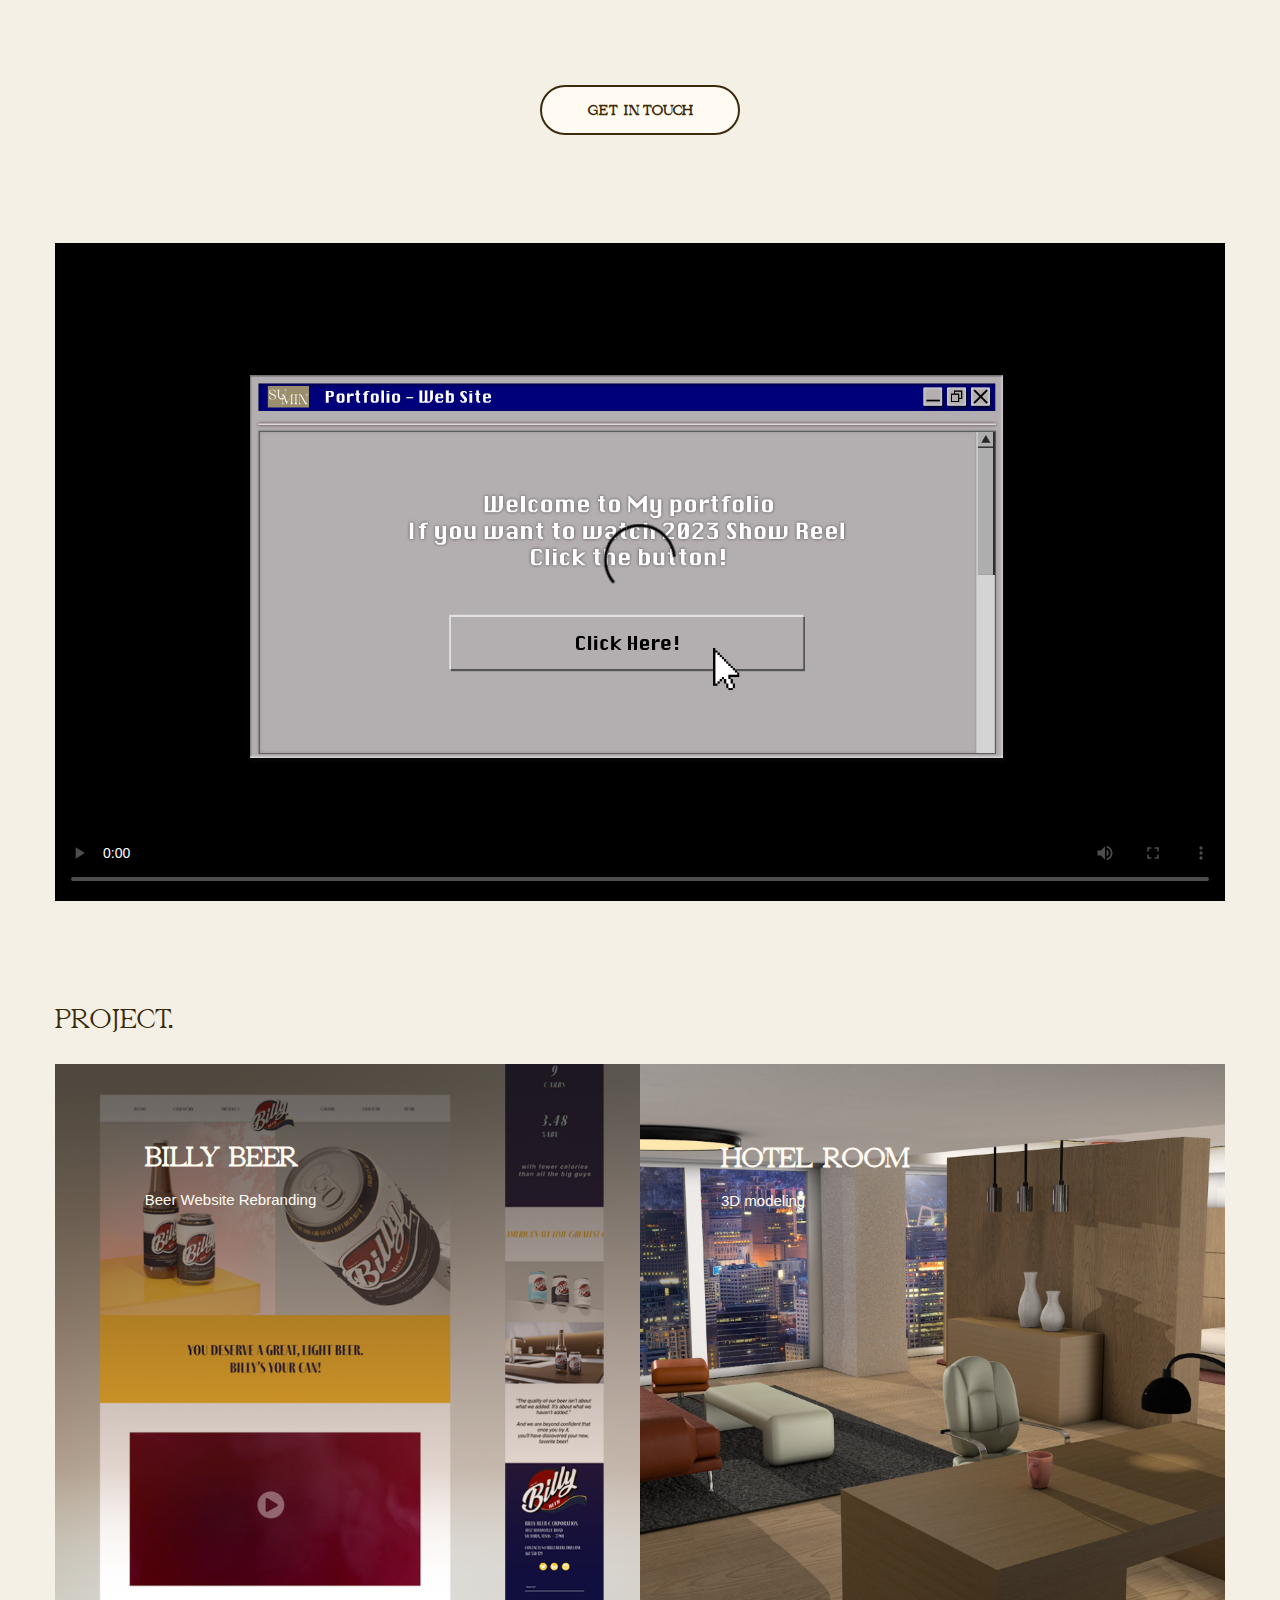
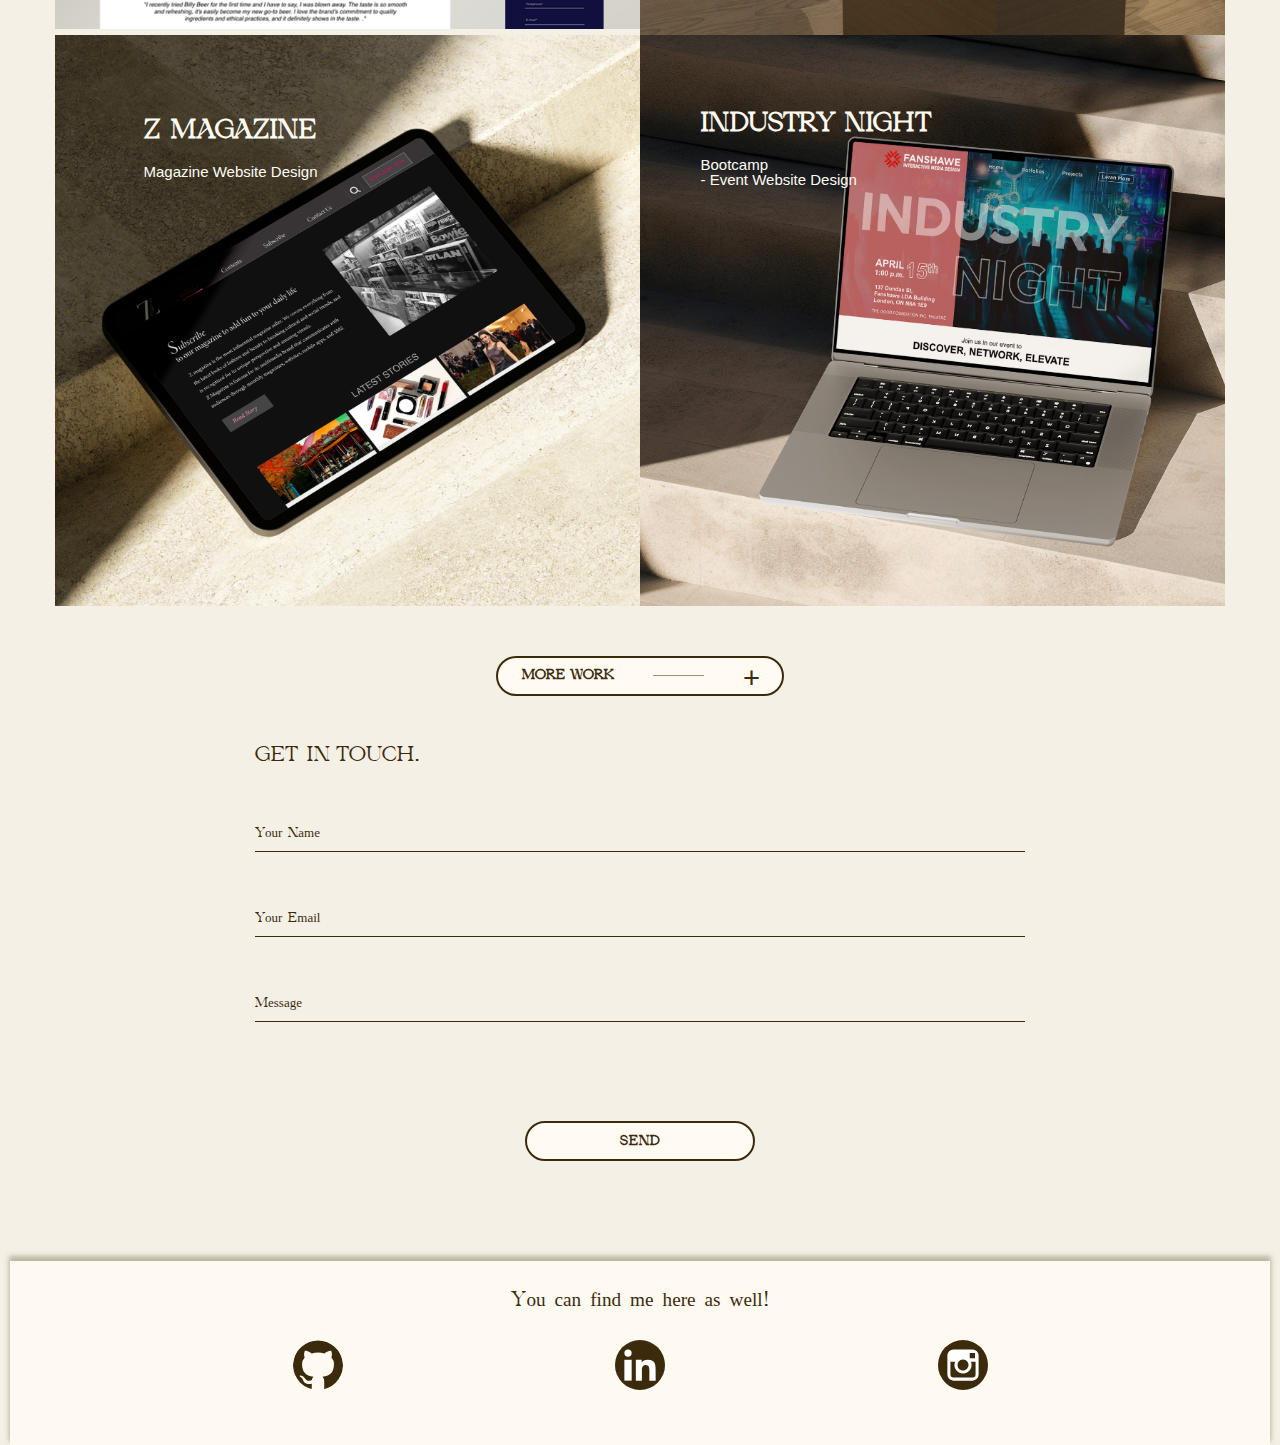
==== commit f197d03f: "complete about page styling" ====
--- a/index.html
+++ b/index.html
@@ -7,14 +7,13 @@
    <link href="css/reset.css" rel="stylesheet">
    <link href="css/grid.css" rel="stylesheet">
    <link href="css/main.css" rel="stylesheet">
-   <script src="https://code.jquery.com/jquery-3.6.0.min.js"></script>
 </head>
 <body>
    <h1 class="hidden">Home page</h1>
    <div id="smooth-wrapper">
-      <div id="smooth-content">
-   <section class="">
-      <header class="full-width-grid-con   sticky-nav-con" id="main-header">
+   <section class="smooth-content">
+      <div id="header-con">
+      <header class="grid-con sticky-nav-con" id="main-header">
       <h2 class="hidden">Top Main Navigation</h2>
       <div class="main-logo l-col-start-1 l-col-end-3" id="top-logo">
          <a href="index.html">
@@ -32,11 +31,11 @@
       </div>
       <!-- </button> -->
 
-      <nav class="navbar col-span-4 col-end-5 m-col-start-8 m-col-end-9 l-col-start-7 l-col-end-13 xl-col-start-7 xl-col-start-13" id="burger-con">
+      <nav class="navbar col-span-4 col-end-5 m-col-start-8 m-col-end-9 l-col-start-8 l-col-end-13 xl-col-start-7 xl-col-start-13" id="burger-con">
          <ul class="navigation">
             <li class="menu"><a href="index.html">HOME.</a></li>
             <li class="menu"><a href="aboutPage.html">ABOUT.</a></li>
-            <li class="menu"><a href="projectPage.html">WORK.</a></li>
+            <li class="menu"><a href="caseStudy.html">WORK.</a></li>
             <li class="menu"><a href="#">CONTACT.</a></li>
          </ul>
       </nav>
@@ -45,8 +44,8 @@
 
    <section id="main-hero" class="grid-con">
       <h2 class="hidden">Main Hero Section</h2>
-      <div class="col-span-full" id="canvas hero-logo">
-         <img src="images/hero0000.png" alt="hero img">
+      <div class="col-span-full l-col-start-1 l-col-end-9" id="canvas hero-logo">
+         <img src="images/hero.gif" alt="hero img">
      </div>
 
       <div class="hero-t col-start-1 col-end-4 m-col-start-1 m-col-end-6 l-col-start-9 l-col-end-13 xl-col-start-9 xl-col-end-13" id="hero-t-1">
@@ -121,7 +120,7 @@
       </div>
    </section>
 
-   <section id="demo-reel" class=" full-width-grid-con">
+   <section id="demo-reel" class="grid-con">
       <h2 class="hidden">Demo Reel section</h2>
       <video controls poster="images/reel-poster.jpg">
          <source src="video/15-sec-vid-billy-beer-720p.mp4" type="video/mp4">
@@ -134,8 +133,7 @@
       <div id="showcase-title" class="col-span-full m-col-span-2 l-col-span-2 xl-col-span-2">
          <h3>Project.</h3>
       </div>
-
-      <a href="caseStudy.html" class="project col-span-full l-col-start-1 l-col-end-7" id="project1" >
+      <a href="caseStudy.html" class="project main-projs col-span-full l-col-start-1 l-col-end-7" id="project1" >
          <div class="img-container">
             <img src="images/pj-poster-1.png" alt="Billy beer project poster" class="pj-thumnail">
             <div class="pj-desc">
@@ -147,7 +145,7 @@
          </div>
       </a>
 
-      <a class="project col-span-full l-col-start-7 l-col-end-13" id="project2">
+      <a class="project main-projs  col-span-full l-col-start-7 l-col-end-13" id="project2">
          <div class="img-container">
             <img src="images/pj-poster-2.png" alt="Room project poster" class="pj-thumnail">
             <div class="pj-desc">
@@ -157,7 +155,7 @@
          </div>
       </a>
 
-      <a class="project col-span-full l-col-start-1 l-col-end-7" id="project3">
+      <a class="project main-projs  col-span-full l-col-start-1 l-col-end-7" id="project3">
          <div class="img-container">
             <img src="images/pj-poster-3.png" alt="" class="pj-thumnail">
             <div class="pj-desc">
@@ -171,7 +169,7 @@
          </div>
       </a>
 
-      <a class="project col-span-full l-col-start-7 l-col-end-13" id="project4" href="#">
+      <a class="project main-projs  col-span-full l-col-start-7 l-col-end-13" id="project4" href="#">
          <div class="img-container">
             <img src="images/pj-poster-4.png" alt="Industry night poster"   class="pj-thumnail">
             <div class="pj-desc">
@@ -186,12 +184,36 @@
          </div>
       </a>
 
-      <div class="button col-start-2 col-end-4 m-col-start-3 m-col-end-7 l-col-start-5 l-col-end-9 xl-col-start-5 xl-xol-end-9" id="more-btn">
-         <a id="more-bt" href="#">
+      <div class="button col-start-2 col-end-4 m-col-start-3 m-col-end-7 l-col-start-5 l-col-end-9 xl-col-start-5 xl-xol-end-9" id="more">
+         <a id="more-bt">
             <span>More Work</span>
             <span class="button-line"></span>
             <img src="images/plus.svg" alt="plus" class="button-plus">
          </a>
+      </div>
+   </section>
+
+   <section class="contact grid-con">
+      <h2 class="col-span-full l-col-start-3">GET IN TOUCH.</h2>
+
+      <div class ="send-box col-span-full l-col-start-3 l-col-end-11">  
+         <form> 
+            <div class="contact-box">
+               <input type="text" name="" required="">
+               <label>Your Name</label> 
+            </div>
+            <div class="contact-box">
+               <input type="email" name="" required="">
+               <label>Your Email</label> 
+            </div>
+            <div class="contact-box" id="message-box">
+               <input type="text" name="" required="">
+               <label>Message</label> 
+            </div>
+            <div class="button-form button col-span-full">
+               <a id="submit" href="#">Send</a>
+            </div>
+         </form>
       </div>
    </section>
 
@@ -225,9 +247,11 @@
 
 
    <!-- <script src="js/canvas.js"></script> -->
+   <script src="https://cdnjs.cloudflare.com/ajax/libs/gsap/3.12.3/gsap.min.js"></script>
+   <script src="https://cdnjs.cloudflare.com/ajax/libs/gsap/3.12.3/ScrollTrigger.min.js"></script>
+   <script src="https://cdnjs.cloudflare.com/ajax/libs/gsap/3.12.3/ScrollToPlugin.min.js"></script>
    <script src="js/scroll.js"></script>
-   <script src="https://cdnjs.cloudflare.com/ajax/libs/gsap/3.12.3/gsap.min.js"></script>
-      <script src="js/main.js"></script>
+   <script src="js/main.js"></script>
    <script src="https://cdn.plyr.io/3.7.8/plyr.js"></script>
 </body>
 </html>--- a/css/main.css
+++ b/css/main.css
@@ -1 +1 @@
-@font-face{font-family:"adedisplay";src:url("/fonts/ade-display-webfont.woff2") format("woff2"),url("/fonts/ade-display-webfont.woff") format("woff");font-weight:normal;font-style:normal}body{background:#f5f0e6;font-family:"adedisplay";color:#3b2b0c}.hamburger{z-index:100;justify-self:center;margin-top:auto;margin-bottom:auto}.show-menu{display:block}.hamburger .line{width:35px;height:3px;background-color:#1e1600;display:block;margin:8px auto;transition:all .3s ease-in-out}.hamburger:hover{cursor:pointer}.is-active{transition:all .3s ease-in-out;transition-delay:.6s;transform:rotate(45deg)}.is-active .line:nth-child(2){width:0px}.is-active .line:nth-child(1),.is-active .line:nth-child(3){transition-delay:.3s}.is-active .line:nth-child(1){transform:translateY(11px)}.is-active .line:nth-child(3){transform:translateY(-11px) rotate(90deg)}@media(min-width: 1200px){.hamburger{display:none}}.sticky-nav-con{position:fixed;top:0;width:100%;background-color:rgba(255,251,242,.9215686275);z-index:101;height:3rem;box-shadow:0px 4px 5px 1px rgba(59,43,12,.3019607843);-webkit-box-shadow:0px 4px 5px 1px rgba(59,43,12,.3019607843);-moz-box-shadow:0px 4px 5px 1px rgba(59,43,12,.3019607843)}.sticky-nav-con #top-logo{height:1.5rem;width:3.8125rem;margin:auto}.sticky-nav-con #burger-con{display:none}.sticky-nav-con #burger-con .expanded{position:absolute;z-index:100}.sticky-nav-con #burger-con.slide-toggle{display:block;height:100vh;width:100vw;background-color:#40331a;position:absolute;z-index:10;top:0;left:0}.sticky-nav-con #hamburger ul li{width:25rem;height:3.125rem;color:#fff;display:flex;padding:.625rem 0 .625rem 0;margin-top:3rem;margin-left:6.25rem}@media(min-width: 744px){.sticky-nav-con{height:4.375rem}.sticky-nav-con #top-logo{height:2.5rem;width:6.1875rem}.sticky-nav-con #button{height:2.1875rem;width:2.625rem}}@media(min-width: 1200px){.sticky-nav-con{height:80px}.sticky-nav-con #top-logo{height:72px;width:154px;margin-top:auto}.sticky-nav-con #button{display:none}.sticky-nav-con #burger-con{display:flex;margin-top:auto;margin-bottom:auto}.sticky-nav-con #burger-con ul li{display:inline-flex;justify-self:flex-end;margin-left:3.1875rem;padding-top:30px}.sticky-nav-con #burger-con ul li:first-child{margin-left:0}.sticky-nav-con #burger-con ul li a{text-decoration:none;color:#3b2b0c;font-size:15px}.sticky-nav-con #burger-con .navigation .menu a{text-decoration:none;display:inline-block;position:relative;color:#000;overflow:hidden;padding-bottom:5px}.sticky-nav-con #burger-con .navigation .menu a::before{content:"";position:absolute;bottom:0;left:0;width:0;height:2px;background-color:#000;transition:width .5s ease}.sticky-nav-con #burger-con .navigation .menu a:hover::before{width:100%}}#main-footer{margin-top:100px;padding:30px;justify-self:center;background-color:rgba(255,251,242,.9215686275);box-shadow:0px -4px 5px 1px rgba(59,43,12,.3019607843);-webkit-box-shadow:0px -4px 5px 1px rgba(59,43,12,.3019607843);-moz-box-shadow:0px -4px 5px 1px rgba(59,43,12,.3019607843);text-align:center}#main-footer .socialMediaIcon{padding:20px;margin-top:20px}#main-footer #icons{display:flex;align-items:baseline;justify-content:space-evenly}#main-footer #icons .icons:hover{opacity:70%;transition:all .3s ease}.button{position:relative;display:flex;margin-top:50px;justify-self:center}.button a{width:12rem;height:40px;border-radius:20px;border:2px solid #3b2b0c;cursor:pointer;padding-top:12px;background-color:#fffbf2;text-align:center;font-family:"adedisplay";text-transform:uppercase;font-size:13px;font-weight:600;text-decoration:none;color:#3b2b0c}.button a:hover{transition:all .5s ease-in-out;font-weight:700}.button :hover{box-shadow:inset #3b2b0c 3rem 8rem;transition:all .7s ease-in-out;color:#fffbf2;transform:scale(1.1)}.button .button-line,.button .button-plus{display:none}@media(min-width: 1200px){.button #more-bt{width:15rem;display:flex;justify-content:space-around;align-items:center;padding:0;padding-left:5px}.button #more-bt:hover .button-line{background-color:#fffbf2;transition:all .3s ease}.button #more-bt .button-line{display:flex;height:1px;flex:.3;background-color:#371f0e;opacity:.5}.button #more-bt .button-plus{display:flex}}.contact{margin-top:30px}.contact h2{font-size:20px}.send-box{position:relative;margin-top:50px}.send-box .contact-box input{position:relative;width:100%;padding:10px 0;font-size:13px;font-family:Arial,Helvetica,sans-serif;margin-bottom:30px;outline:none;background:rgba(0,0,0,0);border:none;border-bottom:1px solid #3b2b0c}.send-box .contact-box label{position:relative;left:0;top:-60px;padding:10px 0;font-size:13px;pointer-events:none;transition:.5s;color:#3b2b0c}.send-box .contact-box input:focus~label,.send-box .contact-box input:valid~label{top:-85px;left:0;font-size:10px}#about-hero{margin-top:150px;margin-bottom:100px}#about-hero .hi-text h3{padding:10px;margin-left:20px;font-size:40px;font-weight:600}#about-hero #aboutMe{margin-left:70px;margin-top:50px;height:250px;width:450px}#about-hero #about-p{font-family:Arial,Helvetica,sans-serif;font-size:15px;text-align:center;margin-top:85px;line-height:17px}#intro{margin-top:50px}#intro .intro-p{font-size:15px;text-align:left;line-height:17px;margin-top:50px;margin-bottom:65px}#intro .intro-p p{padding-top:15px}#main-hero{margin-top:7rem}#main-hero #hero-logo{width:20.4375rem;height:13.6875rem;margin-left:auto;margin-right:auto}#main-hero #hero-t-1{margin-top:6.875rem;padding-left:20px;font-size:40px;opacity:0;animation:reveal 2s cubic-bezier(0.5, 0, 0.175, 1) .1s forwards}@keyframes reveal{0%{opacity:0;transform:translateY(50%)}100%{opacity:1;transform:translateY(0)}}#main-hero #hero-t-2{font-size:27px;margin-top:2.5rem;padding-left:3rem;text-align:center;opacity:0;animation:reveal 2s cubic-bezier(0.5, 0, 0.175, 1) 1s forwards}@keyframes reveal{0%{opacity:0;transform:translateY(50%)}100%{opacity:1;transform:translateY(0)}}#main-hero #hero-t-2 h4{padding:5px}#main-hero #hero-t-2 :last-child{text-align:right}@media(min-width: 744px){#main-hero #hero-logo{width:36.4375rem;height:24.4375rem}#main-hero #hero-t-1{padding-left:0;margin-top:60px;font-size:50px}#main-hero #hero-t-2{margin-top:20px;font-size:40px}}@media(min-width: 1200px){#main-hero{margin-top:10rem}#main-hero #hero-logo{width:36.25rem;height:23.875rem;grid-row:1/3}#main-hero #hero-t-1{justify-self:end;grid-row:1/2;margin-top:0;font-size:70px}#main-hero #hero-t-2{margin-top:50px;margin-left:0;grid-row:2/4}#main-hero #hero-t-2:last-child{padding-left:50px}}#looping-t{height:2.5rem;margin-top:4rem;border-top:2px solid #3b2b0c;border-bottom:2px solid #3b2b0c;background-color:#fffbf2;display:flex;white-space:nowrap}#looping-t .infinity_inside{display:flex;align-items:center;animation:loop 30s infinite linear;font-size:15px;line-height:15px}#looping-t .infinity_inside #dot{padding:20px 20px;text-align:center}@keyframes loop{100%{transform:translateX(-100%)}}@media(min-width: 744px){#looping-t{height:3.625rem;margin-top:9rem}}@media(min-width: 1200px){#looping-t{height:5rem;margin-top:30px;font-size:30px}}#desc-me{margin-top:4.375rem;text-align:center}#desc-me #dec-title{font-size:20px;line-height:25px;text-transform:uppercase;justify-self:center}#desc-me #desc-p{height:5.625rem;font-family:Arial,Helvetica,sans-serif;margin-top:2.5rem;margin-bottom:2.5rem;padding:10px 10px}#desc-me #my-photo{justify-self:center;margin-right:auto;overflow:hidden;margin-top:50px}#desc-me #my-photo .photo{justify-self:center}@media(min-width: 744px){#desc-me{margin-top:100px;font-size:20px}#desc-me #desc-p p{font-size:16px;line-height:25px}#desc-me .contact-button a{height:50px;width:200px;border-radius:30px;padding-top:20px;margin-top:50px}}@media(min-width: 1200px){#desc-me{font-size:25px;line-height:30px}#desc-me #dec-title{font-size:50px;line-height:60px;text-align:center}#desc-me #contact-bt{padding-top:10px}}#demo-reel{margin-top:5.625rem;margin-bottom:5.625rem;display:flex}#projects{margin-top:5rem}#projects #showcase-title{font-size:25px;text-transform:uppercase;margin-bottom:30px}#projects .project{position:relative;overflow:hidden}#projects .project .img-container{position:relative}#projects .project .pj-thumnail{width:100%;height:auto;display:block}#projects .project .pj-thumnail:hover{transform:scale(1.05);overflow:hidden;transition:transform .3s ease-in}#projects .pj-desc{position:absolute;top:20%;left:30%;transform:translate(-50%, -50%);text-align:left;z-index:5}#projects .pj-desc .pj-title{color:#fffbf2;font-size:18px;font-weight:600;text-transform:uppercase}#projects .pj-desc .pj-type{color:#fffbf2;font-size:15px;padding-top:20px;font-family:Arial,Helvetica,sans-serif}@media(min-width: 744px){#projects .pj-desc .pj-title{font-size:25px}}/*# sourceMappingURL=main.css.map */+@font-face{font-family:"adedisplay";src:url("/fonts/ade-display-webfont.woff2") format("woff2"),url("/fonts/ade-display-webfont.woff") format("woff");font-weight:normal;font-style:normal}@media(min-width: 1200px){html{font-size:120%}}body{background:#f5f0e6;font-family:"adedisplay";color:#3b2b0c;position:relative;scroll-behavior:smooth}.hamburger{z-index:190;justify-self:center;margin-top:auto;margin-bottom:auto}.sticky-nav-con #burger-con.show-menu{height:100vh;width:100vw;background-color:#40331a;position:absolute;z-index:90;top:0;left:0;overflow:hidden;transition:height 1s ease;transition:all .5s ease}.hamburger .line{width:35px;height:3px;background-color:#1e1600;display:block;margin:8px auto;transition:.3s ease-in-out}.hamburger:hover{cursor:pointer}.is-active{transition:all .3s ease-in-out;transition-delay:.6s;transform:rotate(45deg)}.is-active .line:nth-child(2){width:0px}.is-active .line:nth-child(1),.is-active .line:nth-child(3){transition-delay:.3s}.is-active .line:nth-child(1){transform:translateY(11px)}.is-active .line:nth-child(3){transform:translateY(-11px) rotate(90deg)}@media(min-width: 1200px){.hamburger{display:none}}#header-con{position:fixed;top:0;width:100%;background-color:rgba(255,251,242,.9215686275);z-index:150;height:3rem;box-shadow:0px 4px 5px 1px rgba(59,43,12,.3019607843);-webkit-box-shadow:0px 4px 5px 1px rgba(59,43,12,.3019607843);-moz-box-shadow:0px 4px 5px 1px rgba(59,43,12,.3019607843)}#header-con .sticky-nav-con{margin-top:3px;z-index:130}#header-con .sticky-nav-con #top-logo{height:1.5rem;width:3.8125rem;margin:auto}#header-con .sticky-nav-con #burger-con{display:none}#header-con .sticky-nav-con #burger-con.slide-toggle{display:block;height:100vh;width:100vw;background-color:#40331a;position:absolute;z-index:90;top:0;left:0}#header-con .sticky-nav-con #burger-con ul li{width:18rem;transition:all .5s ease;color:#fff;display:flex;padding:.625rem 0 .625rem 0;margin-top:6rem;margin-left:4rem}#header-con .sticky-nav-con #burger-con ul li a{text-decoration:none;color:#fff}#header-con .sticky-nav-con #burger-con ul li:hover{border-bottom:#fff .5px solid;transition:width 1s ease-in-out}@media(min-width: 744px){#header-con .sticky-nav-con #top-logo{height:2.5rem;width:6.1875rem}#header-con .sticky-nav-con #button{height:2.1875rem;width:2.625rem}}@media(min-width: 1200px){#header-con .sticky-nav-con #top-logo{margin-top:auto}#header-con .sticky-nav-con #burger-con.navbar{margin-top:auto;margin-bottom:auto;display:inline-flex;justify-self:flex-end;padding-top:10px}#header-con .sticky-nav-con #burger-con.navbar ul li{display:inline;margin-left:3.1875rem}#header-con .sticky-nav-con #burger-con.navbar ul li:first-child{margin-left:0}#header-con .sticky-nav-con #burger-con.navbar ul li a{text-decoration:none;color:#3b2b0c;font-size:15px}#header-con .sticky-nav-con #burger-con.navbar .navigation .menu a{text-decoration:none;display:inline-block;position:relative;color:#000;overflow:hidden;padding-bottom:5px}#header-con .sticky-nav-con #burger-con.navbar .navigation .menu a::before{content:"";position:absolute;bottom:0;left:0;width:0;height:2px;background-color:#000;transition:width .5s ease}#header-con .sticky-nav-con #burger-con.navbar .navigation .menu a:hover::before{width:100%}}#main-footer{margin-top:100px;padding:30px;justify-self:center;background-color:rgba(255,251,242,.9215686275);box-shadow:0px -4px 5px 1px rgba(59,43,12,.3019607843);-webkit-box-shadow:0px -4px 5px 1px rgba(59,43,12,.3019607843);-moz-box-shadow:0px -4px 5px 1px rgba(59,43,12,.3019607843);text-align:center}#main-footer .socialMediaIcon{padding:20px;margin-top:10px}#main-footer #icons{display:flex;align-items:baseline;justify-content:space-evenly}#main-footer #icons .icons:hover{opacity:70%;transition:all .3s ease}.button{position:relative;display:flex;margin-top:50px;justify-self:center}.button a{width:12rem;height:40px;border-radius:20px;border:2px solid #3b2b0c;cursor:pointer;padding-top:12px;background-color:#fffbf2;text-align:center;font-family:"adedisplay";text-transform:uppercase;font-size:13px;font-weight:600;text-decoration:none;color:#3b2b0c}.button a:hover{transition:all .5s ease-in-out;font-weight:700}.button :hover{box-shadow:inset #3b2b0c 3rem 8rem;transition:all .7s ease-in-out;color:#fffbf2;transform:scale(1.1)}.button .button-line,.button .button-plus{display:none}@media(min-width: 1200px){.button #more-bt{width:15rem;display:flex;justify-content:space-around;align-items:center;padding:0;padding-left:5px}.button #more-bt:hover .button-line{background-color:#fffbf2;transition:all .3s ease}.button #more-bt .button-line{display:flex;height:1px;flex:.3;background-color:#371f0e;opacity:.5}.button #more-bt .button-plus{display:flex}}.contact{margin-top:50px}.contact h2{font-size:20px}.send-box{position:relative;margin-top:50px}.send-box .contact-box input{position:relative;width:100%;padding:10px 0;font-size:13px;font-family:Arial,Helvetica,sans-serif;margin-bottom:30px;outline:none;background:rgba(0,0,0,0);border:none;border-bottom:1px solid #3b2b0c}.send-box .contact-box label{position:relative;left:0;top:-60px;padding:10px 0;font-size:13px;pointer-events:none;transition:.5s;color:#3b2b0c}.send-box .contact-box input:focus~label,.send-box .contact-box input:valid~label{top:-85px;left:0;font-size:10px}.send-box #submit{margin-left:auto}#about-hero{margin-top:70px;padding-top:80px;margin-bottom:100px;background:no-repeat;background-image:url(/images/shape.svg);background-position:right 100%}#about-hero .hi-text h3{margin-left:20px;margin-bottom:20px;font-size:40px;font-weight:500;opacity:0;animation:reveal 2s cubic-bezier(0.5, 0, 0.175, 1) .1s forwards}@keyframes reveal{0%{opacity:0;transform:translateY(50%)}100%{opacity:1;transform:translateY(0)}}#about-hero #aboutMe{margin-left:70px;height:250px;width:450px}#about-hero #about-p{font-family:Arial,Helvetica,sans-serif;font-size:15px;text-align:center;line-height:17px;padding:0 30px;margin-top:20px}#intro{margin-top:50px}#intro .intro-p{font-size:15px;text-align:left;line-height:17px;margin-top:50px;margin-bottom:65px}#intro .intro-p p{font-family:Arial,Helvetica,sans-serif;padding-top:15px;padding:0 10px}@media(min-width: 1200px){body{margin-top:100px}#about-hero .hi-text h3{font-size:60px}#about-hero #about-p{padding-top:50px}}#main-hero{margin-top:7rem}#main-hero #hero-logo{width:20.4375rem;height:13.6875rem;margin-left:auto;margin-right:auto}#main-hero #hero-t-1{margin-top:6.875rem;padding-left:20px;font-size:40px;opacity:0;animation:reveal 2s cubic-bezier(0.5, 0, 0.175, 1) .1s forwards}@keyframes reveal{0%{opacity:0;transform:translateY(50%)}100%{opacity:1;transform:translateY(0)}}#main-hero #hero-t-2{font-size:27px;margin-top:2.5rem;padding-left:3rem;text-align:center;opacity:0;animation:reveal 2s cubic-bezier(0.5, 0, 0.175, 1) 1s forwards}@keyframes reveal{0%{opacity:0;transform:translateY(50%)}100%{opacity:1;transform:translateY(0)}}#main-hero #hero-t-2 h4{padding:5px}#main-hero #hero-t-2 :last-child{text-align:right}@media(min-width: 744px){#main-hero #hero-logo{width:36.4375rem;height:24.4375rem}#main-hero #hero-t-1{padding-left:0;margin-top:60px;font-size:50px}#main-hero #hero-t-2{margin-top:20px;font-size:40px}}@media(min-width: 1200px){#main-hero{margin-top:8rem}#main-hero #hero-logo{display:grid;grid-row:1/3}#main-hero #hero-t-1{justify-self:end;grid-row:1/2;margin-top:0;font-size:70px}#main-hero #hero-t-2{margin-top:-100px;margin-left:0;margin-bottom:50px;grid-row:2/3}#main-hero #hero-t-2:last-child{padding-left:50px}}#looping-t{height:2.5rem;margin-top:4rem;border-top:2px solid #3b2b0c;border-bottom:2px solid #3b2b0c;background-color:#fffbf2;overflow:hidden;display:flex;white-space:nowrap}#looping-t .infinity_inside{display:flex;align-items:center;animation:loop 30s infinite linear;font-size:15px;line-height:15px}#looping-t .infinity_inside #dot{padding:20px 20px;text-align:center}@keyframes loop{100%{transform:translateX(-100%)}}@media(min-width: 744px){#looping-t{height:3.625rem;margin-top:9rem}}@media(min-width: 1200px){#looping-t{height:5rem;margin-top:30px;font-size:30px}}#desc-me{margin-top:4.375rem;text-align:center}#desc-me #dec-title{font-size:20px;line-height:25px;text-transform:uppercase;justify-self:center}#desc-me #desc-p{height:5.625rem;font-family:Arial,Helvetica,sans-serif;margin-top:2.5rem;margin-bottom:2.5rem;padding:10px 10px}#desc-me #my-photo{justify-self:center;margin-right:auto;overflow:hidden;margin-top:50px}#desc-me #my-photo .photo{justify-self:center}@media(min-width: 744px){#desc-me{margin-top:100px;font-size:20px}#desc-me #desc-p p{font-size:16px;line-height:25px}#desc-me .contact-button a{height:50px;width:200px;border-radius:30px;padding-top:20px;margin-top:50px}}@media(min-width: 1200px){#desc-me{font-size:25px;line-height:30px}#desc-me #dec-title{font-size:50px;line-height:60px;text-align:center}#desc-me #contact-bt{padding-top:10px}}#demo-reel{margin-top:5.625rem;margin-bottom:5.625rem;display:flex}#projects{margin-top:5rem;grid-gap:0}#projects #showcase-title{font-size:25px;text-transform:uppercase;margin-bottom:30px}#projects .project{position:relative;overflow:hidden}#projects .project .img-container{position:relative}#projects .project .pj-thumnail{width:100%;height:auto;display:block}#projects .project .pj-thumnail:hover{transform:scale(1.05);overflow:hidden;transition:transform .3s ease-in}#projects .pj-desc{position:absolute;top:20%;left:30%;transform:translate(-50%, -50%);text-align:left;z-index:5}#projects .pj-desc .pj-title{color:#fffbf2;font-size:18px;font-weight:600;text-transform:uppercase}#projects .pj-desc .pj-type{color:#fffbf2;font-size:15px;padding-top:20px;font-family:Arial,Helvetica,sans-serif}#projects .pj-desc .hidden-projs{display:none}@media(min-width: 744px){#projects .pj-desc .pj-title{font-size:25px}}@media(min-width: 1200px){#projects .pj-desc{margin-bottom:50px}}/*# sourceMappingURL=main.css.map */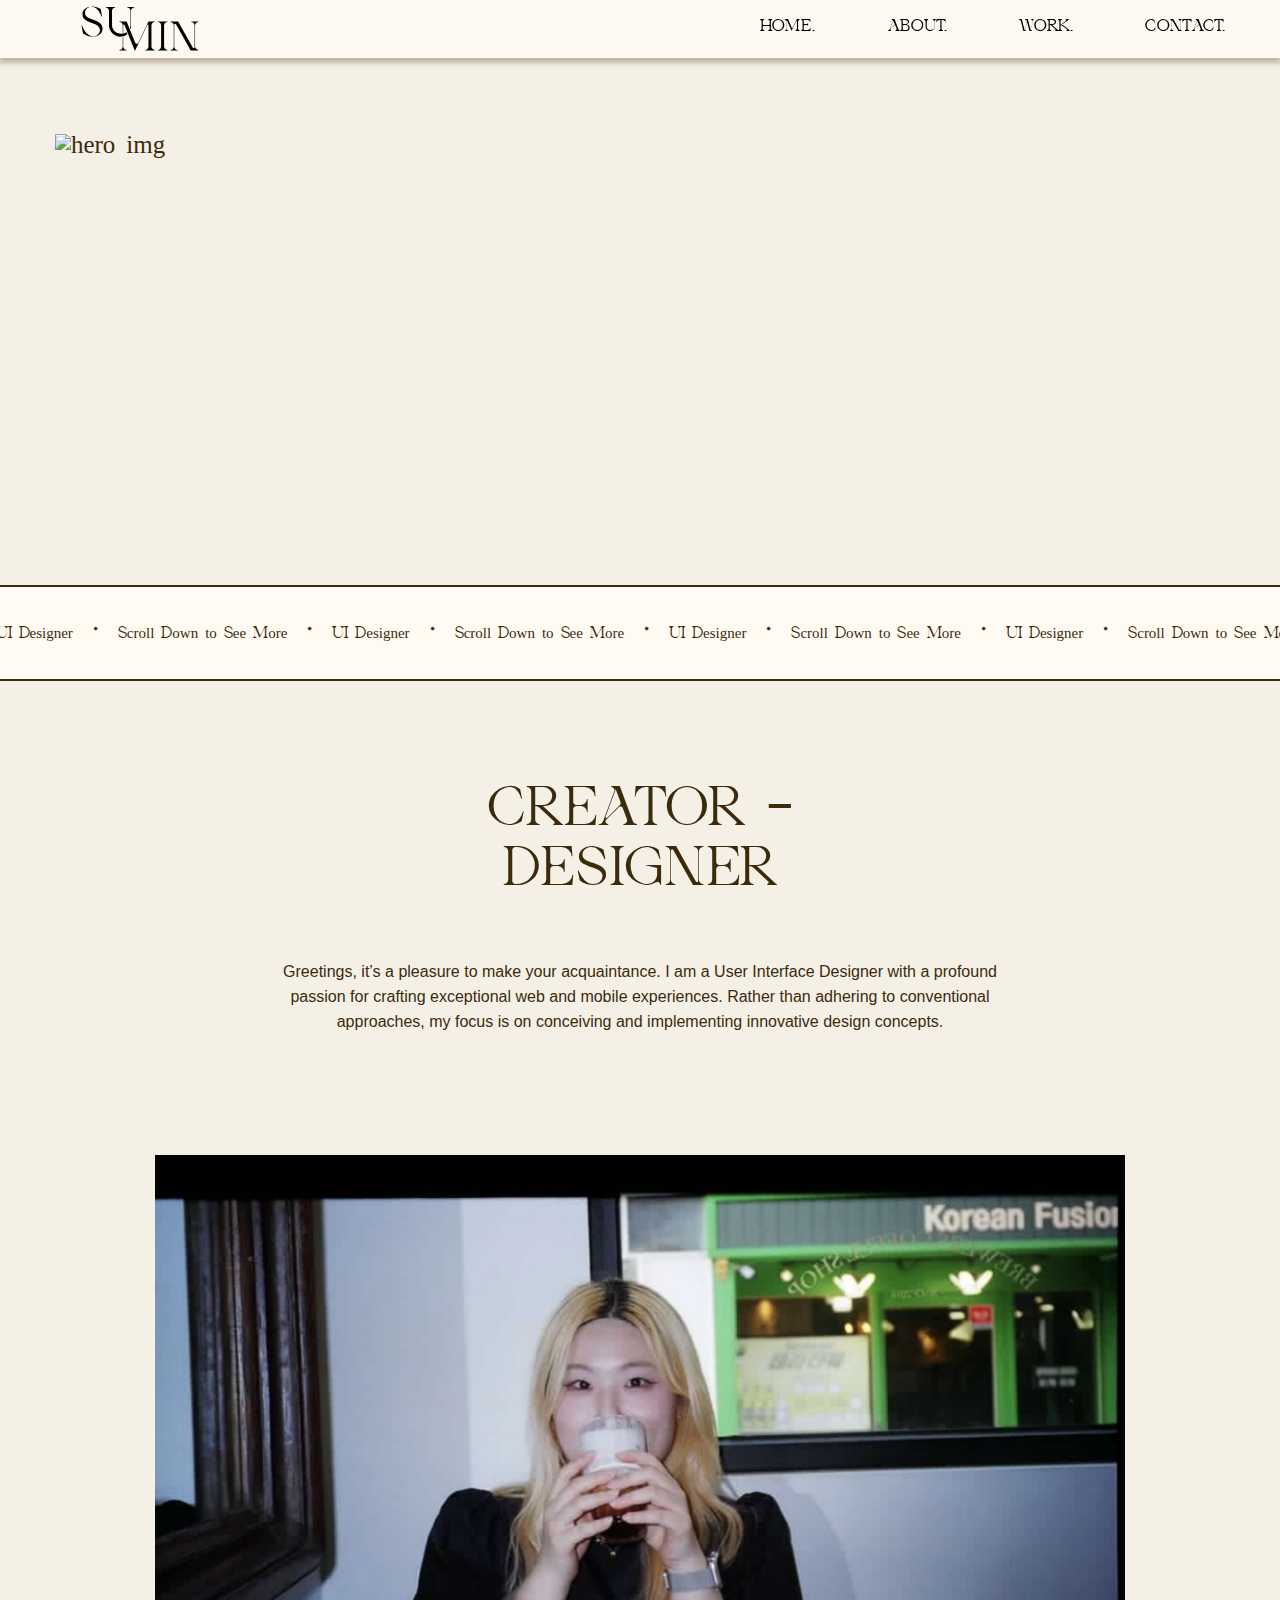
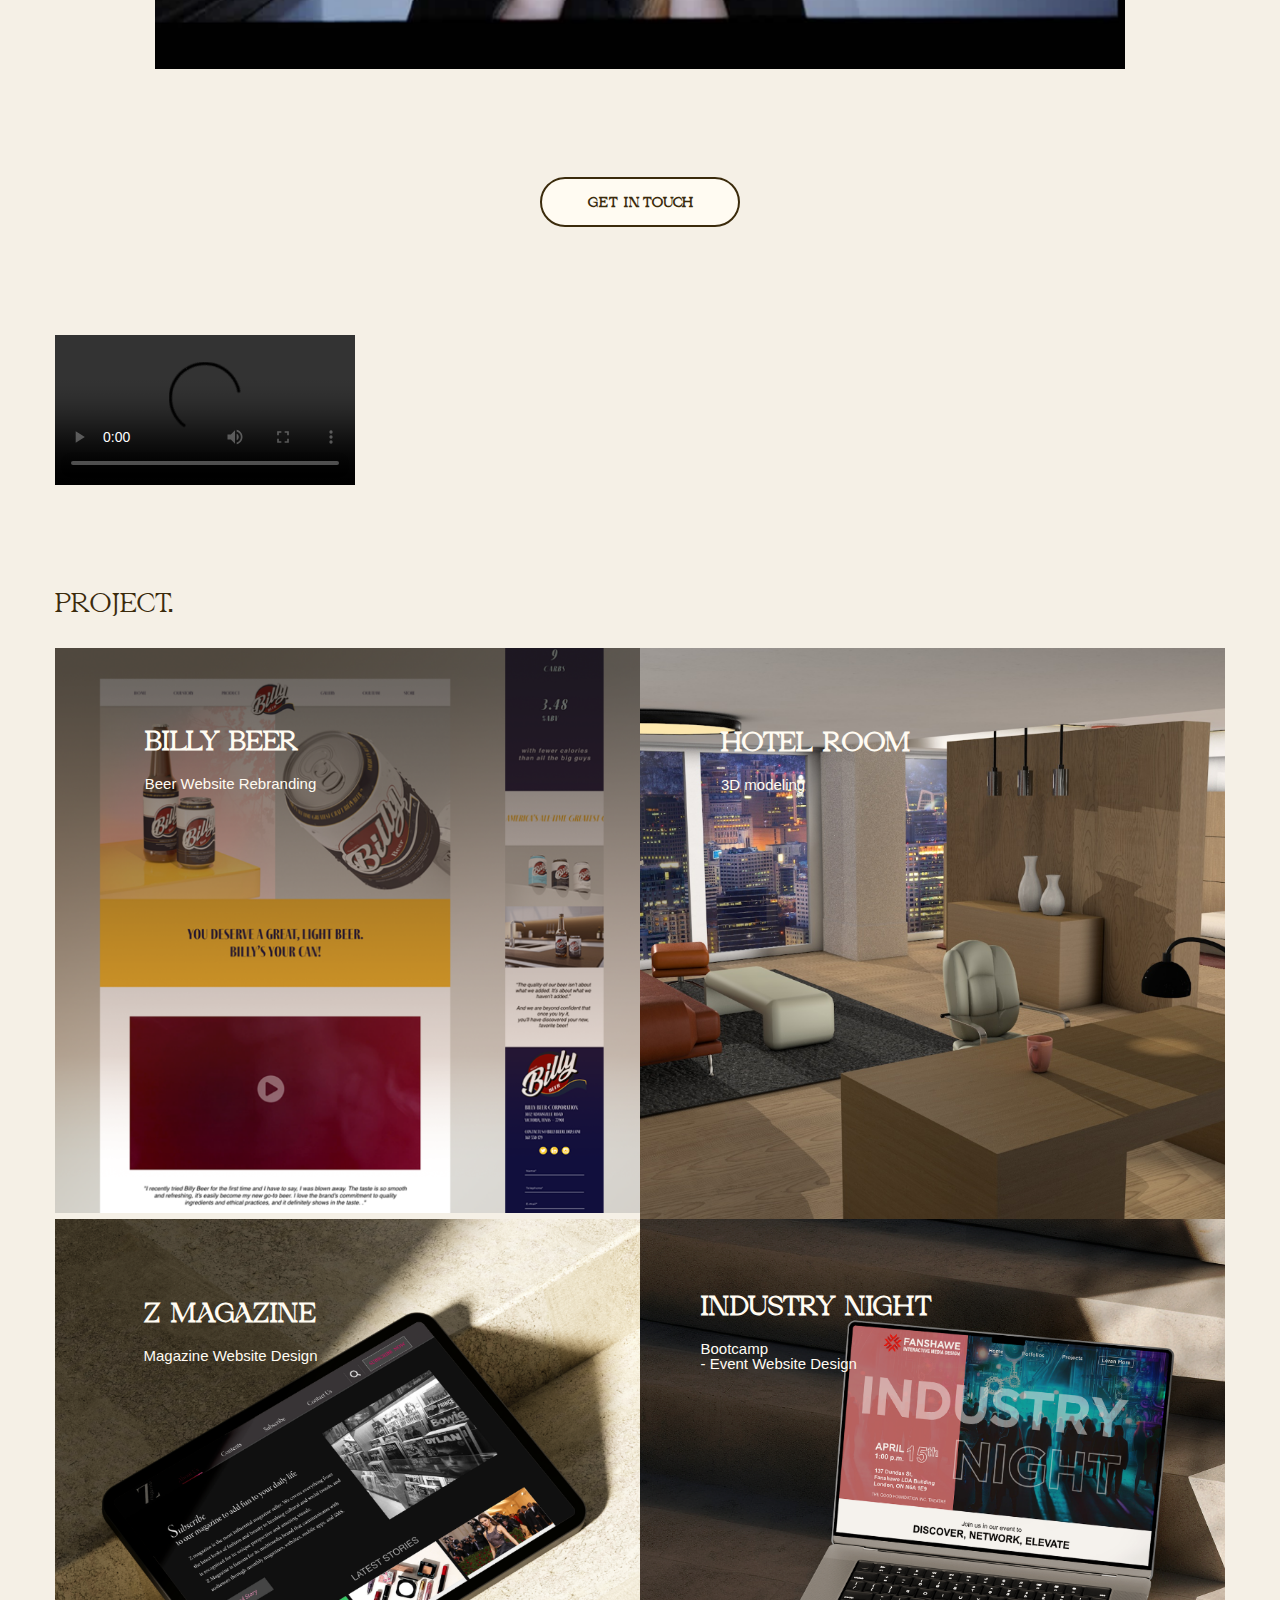
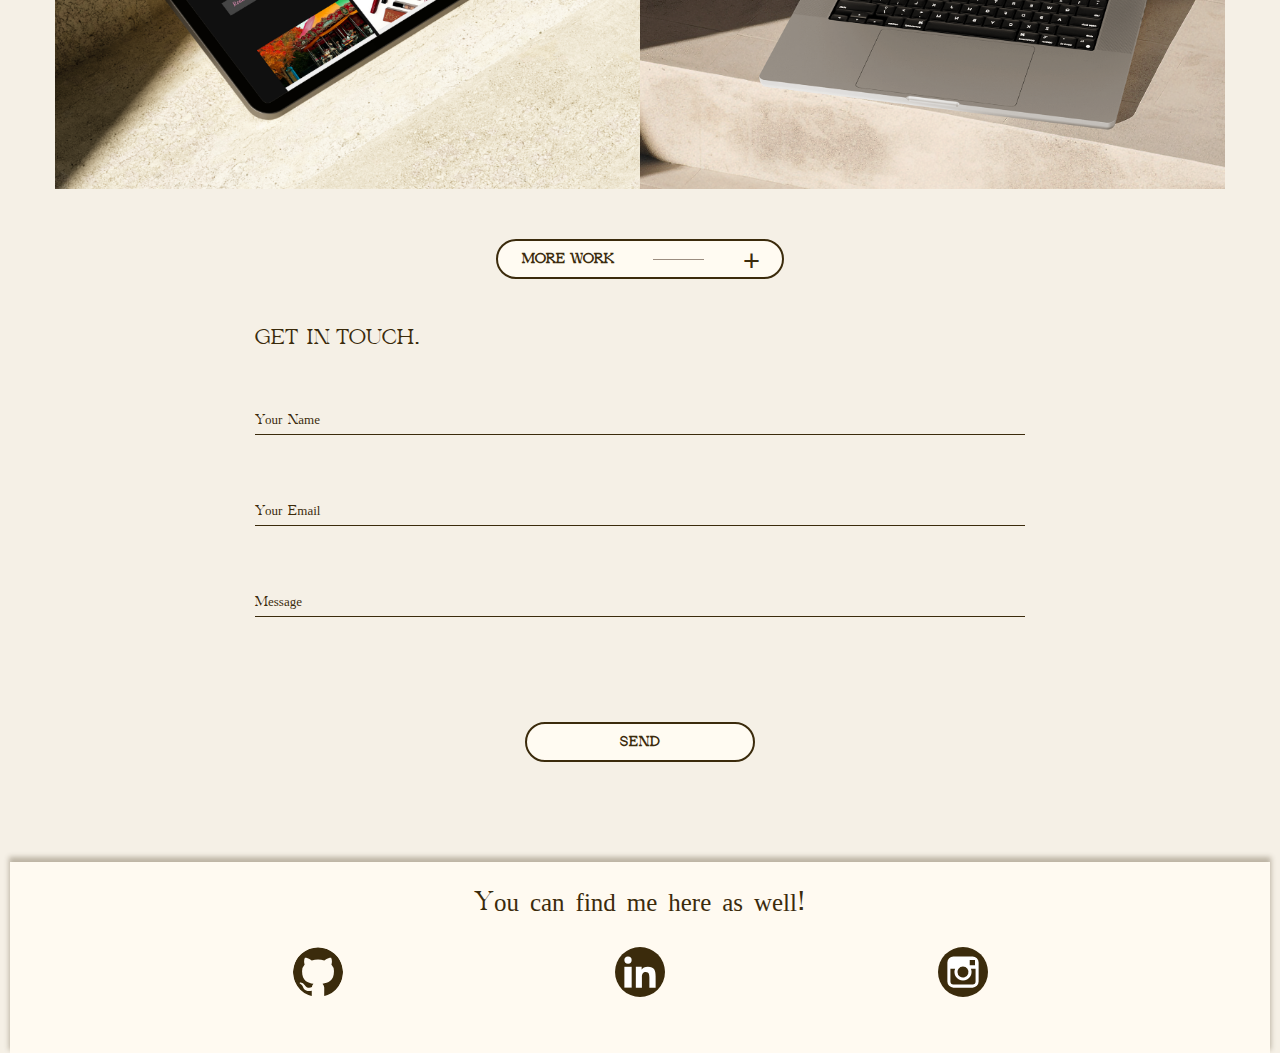
==== commit 770c6759: "build case study page" ====
--- a/index.html
+++ b/index.html
@@ -7,6 +7,9 @@
    <link href="css/reset.css" rel="stylesheet">
    <link href="css/grid.css" rel="stylesheet">
    <link href="css/main.css" rel="stylesheet">
+   <script async type="module" src="js/main.js"></script>
+   <script defer type="module" src="js/scroll.js"></script>
+   <script defer type="module" src="https://cdn.plyr.io/3.7.8/plyr.js"></script>
 </head>
 <body>
    <h1 class="hidden">Home page</h1>
@@ -122,9 +125,9 @@
 
    <section id="demo-reel" class="grid-con">
       <h2 class="hidden">Demo Reel section</h2>
-      <video controls poster="images/reel-poster.jpg">
-         <source src="video/15-sec-vid-billy-beer-720p.mp4" type="video/mp4">
-      </video>
+      <video id="player" playsinline controls data-poster="/path/to/poster.jpg">
+         <source src="video/Demo reel.mp4" type="video/mp4" />
+       </video>
 
    </section>
 
@@ -223,17 +226,17 @@
       <h3 class="col-span-full">You can find me here as well!</h3>
       <div id="icons" class="col-span-full">
       <div id="icon1" class="icons">
-         <a href="#">
+         <a href="https://github.com/SuminLee-1">
             <img src="images/i-github.svg" class="socialMediaIcon" id="gitHub">
          </a>
       </div>         
       <div id="icon2" class="icons">
-         <a href="#">
+         <a href="https://www.linkedin.com/public-profile/settings">
             <img src="images/i-linkin.svg"  class="socialMediaIcon" id="linkin">
          </a>
       </div>    
       <div id="icon3" class="icons">
-         <a href="#">
+         <a href="vhttps://www.instagram.com/sssu8__m/?next=%2F">
             <img src="images/i-instagram.svg"  class="socialMediaIcon" id="instagram">
          </a>
       </div>  
@@ -245,13 +248,9 @@
    </div>
 
 
-
-   <!-- <script src="js/canvas.js"></script> -->
    <script src="https://cdnjs.cloudflare.com/ajax/libs/gsap/3.12.3/gsap.min.js"></script>
    <script src="https://cdnjs.cloudflare.com/ajax/libs/gsap/3.12.3/ScrollTrigger.min.js"></script>
    <script src="https://cdnjs.cloudflare.com/ajax/libs/gsap/3.12.3/ScrollToPlugin.min.js"></script>
-   <script src="js/scroll.js"></script>
-   <script src="js/main.js"></script>
-   <script src="https://cdn.plyr.io/3.7.8/plyr.js"></script>
+
 </body>
 </html>--- a/css/main.css
+++ b/css/main.css
@@ -1 +1 @@
-@font-face{font-family:"adedisplay";src:url("/fonts/ade-display-webfont.woff2") format("woff2"),url("/fonts/ade-display-webfont.woff") format("woff");font-weight:normal;font-style:normal}@media(min-width: 1200px){html{font-size:120%}}body{background:#f5f0e6;font-family:"adedisplay";color:#3b2b0c;position:relative;scroll-behavior:smooth}.hamburger{z-index:190;justify-self:center;margin-top:auto;margin-bottom:auto}.sticky-nav-con #burger-con.show-menu{height:100vh;width:100vw;background-color:#40331a;position:absolute;z-index:90;top:0;left:0;overflow:hidden;transition:height 1s ease;transition:all .5s ease}.hamburger .line{width:35px;height:3px;background-color:#1e1600;display:block;margin:8px auto;transition:.3s ease-in-out}.hamburger:hover{cursor:pointer}.is-active{transition:all .3s ease-in-out;transition-delay:.6s;transform:rotate(45deg)}.is-active .line:nth-child(2){width:0px}.is-active .line:nth-child(1),.is-active .line:nth-child(3){transition-delay:.3s}.is-active .line:nth-child(1){transform:translateY(11px)}.is-active .line:nth-child(3){transform:translateY(-11px) rotate(90deg)}@media(min-width: 1200px){.hamburger{display:none}}#header-con{position:fixed;top:0;width:100%;background-color:rgba(255,251,242,.9215686275);z-index:150;height:3rem;box-shadow:0px 4px 5px 1px rgba(59,43,12,.3019607843);-webkit-box-shadow:0px 4px 5px 1px rgba(59,43,12,.3019607843);-moz-box-shadow:0px 4px 5px 1px rgba(59,43,12,.3019607843)}#header-con .sticky-nav-con{margin-top:3px;z-index:130}#header-con .sticky-nav-con #top-logo{height:1.5rem;width:3.8125rem;margin:auto}#header-con .sticky-nav-con #burger-con{display:none}#header-con .sticky-nav-con #burger-con.slide-toggle{display:block;height:100vh;width:100vw;background-color:#40331a;position:absolute;z-index:90;top:0;left:0}#header-con .sticky-nav-con #burger-con ul li{width:18rem;transition:all .5s ease;color:#fff;display:flex;padding:.625rem 0 .625rem 0;margin-top:6rem;margin-left:4rem}#header-con .sticky-nav-con #burger-con ul li a{text-decoration:none;color:#fff}#header-con .sticky-nav-con #burger-con ul li:hover{border-bottom:#fff .5px solid;transition:width 1s ease-in-out}@media(min-width: 744px){#header-con .sticky-nav-con #top-logo{height:2.5rem;width:6.1875rem}#header-con .sticky-nav-con #button{height:2.1875rem;width:2.625rem}}@media(min-width: 1200px){#header-con .sticky-nav-con #top-logo{margin-top:auto}#header-con .sticky-nav-con #burger-con.navbar{margin-top:auto;margin-bottom:auto;display:inline-flex;justify-self:flex-end;padding-top:10px}#header-con .sticky-nav-con #burger-con.navbar ul li{display:inline;margin-left:3.1875rem}#header-con .sticky-nav-con #burger-con.navbar ul li:first-child{margin-left:0}#header-con .sticky-nav-con #burger-con.navbar ul li a{text-decoration:none;color:#3b2b0c;font-size:15px}#header-con .sticky-nav-con #burger-con.navbar .navigation .menu a{text-decoration:none;display:inline-block;position:relative;color:#000;overflow:hidden;padding-bottom:5px}#header-con .sticky-nav-con #burger-con.navbar .navigation .menu a::before{content:"";position:absolute;bottom:0;left:0;width:0;height:2px;background-color:#000;transition:width .5s ease}#header-con .sticky-nav-con #burger-con.navbar .navigation .menu a:hover::before{width:100%}}#main-footer{margin-top:100px;padding:30px;justify-self:center;background-color:rgba(255,251,242,.9215686275);box-shadow:0px -4px 5px 1px rgba(59,43,12,.3019607843);-webkit-box-shadow:0px -4px 5px 1px rgba(59,43,12,.3019607843);-moz-box-shadow:0px -4px 5px 1px rgba(59,43,12,.3019607843);text-align:center}#main-footer .socialMediaIcon{padding:20px;margin-top:10px}#main-footer #icons{display:flex;align-items:baseline;justify-content:space-evenly}#main-footer #icons .icons:hover{opacity:70%;transition:all .3s ease}.button{position:relative;display:flex;margin-top:50px;justify-self:center}.button a{width:12rem;height:40px;border-radius:20px;border:2px solid #3b2b0c;cursor:pointer;padding-top:12px;background-color:#fffbf2;text-align:center;font-family:"adedisplay";text-transform:uppercase;font-size:13px;font-weight:600;text-decoration:none;color:#3b2b0c}.button a:hover{transition:all .5s ease-in-out;font-weight:700}.button :hover{box-shadow:inset #3b2b0c 3rem 8rem;transition:all .7s ease-in-out;color:#fffbf2;transform:scale(1.1)}.button .button-line,.button .button-plus{display:none}@media(min-width: 1200px){.button #more-bt{width:15rem;display:flex;justify-content:space-around;align-items:center;padding:0;padding-left:5px}.button #more-bt:hover .button-line{background-color:#fffbf2;transition:all .3s ease}.button #more-bt .button-line{display:flex;height:1px;flex:.3;background-color:#371f0e;opacity:.5}.button #more-bt .button-plus{display:flex}}.contact{margin-top:50px}.contact h2{font-size:20px}.send-box{position:relative;margin-top:50px}.send-box .contact-box input{position:relative;width:100%;padding:10px 0;font-size:13px;font-family:Arial,Helvetica,sans-serif;margin-bottom:30px;outline:none;background:rgba(0,0,0,0);border:none;border-bottom:1px solid #3b2b0c}.send-box .contact-box label{position:relative;left:0;top:-60px;padding:10px 0;font-size:13px;pointer-events:none;transition:.5s;color:#3b2b0c}.send-box .contact-box input:focus~label,.send-box .contact-box input:valid~label{top:-85px;left:0;font-size:10px}.send-box #submit{margin-left:auto}#about-hero{margin-top:70px;padding-top:80px;margin-bottom:100px;background:no-repeat;background-image:url(/images/shape.svg);background-position:right 100%}#about-hero .hi-text h3{margin-left:20px;margin-bottom:20px;font-size:40px;font-weight:500;opacity:0;animation:reveal 2s cubic-bezier(0.5, 0, 0.175, 1) .1s forwards}@keyframes reveal{0%{opacity:0;transform:translateY(50%)}100%{opacity:1;transform:translateY(0)}}#about-hero #aboutMe{margin-left:70px;height:250px;width:450px}#about-hero #about-p{font-family:Arial,Helvetica,sans-serif;font-size:15px;text-align:center;line-height:17px;padding:0 30px;margin-top:20px}#intro{margin-top:50px}#intro .intro-p{font-size:15px;text-align:left;line-height:17px;margin-top:50px;margin-bottom:65px}#intro .intro-p p{font-family:Arial,Helvetica,sans-serif;padding-top:15px;padding:0 10px}@media(min-width: 1200px){body{margin-top:100px}#about-hero .hi-text h3{font-size:60px}#about-hero #about-p{padding-top:50px}}#main-hero{margin-top:7rem}#main-hero #hero-logo{width:20.4375rem;height:13.6875rem;margin-left:auto;margin-right:auto}#main-hero #hero-t-1{margin-top:6.875rem;padding-left:20px;font-size:40px;opacity:0;animation:reveal 2s cubic-bezier(0.5, 0, 0.175, 1) .1s forwards}@keyframes reveal{0%{opacity:0;transform:translateY(50%)}100%{opacity:1;transform:translateY(0)}}#main-hero #hero-t-2{font-size:27px;margin-top:2.5rem;padding-left:3rem;text-align:center;opacity:0;animation:reveal 2s cubic-bezier(0.5, 0, 0.175, 1) 1s forwards}@keyframes reveal{0%{opacity:0;transform:translateY(50%)}100%{opacity:1;transform:translateY(0)}}#main-hero #hero-t-2 h4{padding:5px}#main-hero #hero-t-2 :last-child{text-align:right}@media(min-width: 744px){#main-hero #hero-logo{width:36.4375rem;height:24.4375rem}#main-hero #hero-t-1{padding-left:0;margin-top:60px;font-size:50px}#main-hero #hero-t-2{margin-top:20px;font-size:40px}}@media(min-width: 1200px){#main-hero{margin-top:8rem}#main-hero #hero-logo{display:grid;grid-row:1/3}#main-hero #hero-t-1{justify-self:end;grid-row:1/2;margin-top:0;font-size:70px}#main-hero #hero-t-2{margin-top:-100px;margin-left:0;margin-bottom:50px;grid-row:2/3}#main-hero #hero-t-2:last-child{padding-left:50px}}#looping-t{height:2.5rem;margin-top:4rem;border-top:2px solid #3b2b0c;border-bottom:2px solid #3b2b0c;background-color:#fffbf2;overflow:hidden;display:flex;white-space:nowrap}#looping-t .infinity_inside{display:flex;align-items:center;animation:loop 30s infinite linear;font-size:15px;line-height:15px}#looping-t .infinity_inside #dot{padding:20px 20px;text-align:center}@keyframes loop{100%{transform:translateX(-100%)}}@media(min-width: 744px){#looping-t{height:3.625rem;margin-top:9rem}}@media(min-width: 1200px){#looping-t{height:5rem;margin-top:30px;font-size:30px}}#desc-me{margin-top:4.375rem;text-align:center}#desc-me #dec-title{font-size:20px;line-height:25px;text-transform:uppercase;justify-self:center}#desc-me #desc-p{height:5.625rem;font-family:Arial,Helvetica,sans-serif;margin-top:2.5rem;margin-bottom:2.5rem;padding:10px 10px}#desc-me #my-photo{justify-self:center;margin-right:auto;overflow:hidden;margin-top:50px}#desc-me #my-photo .photo{justify-self:center}@media(min-width: 744px){#desc-me{margin-top:100px;font-size:20px}#desc-me #desc-p p{font-size:16px;line-height:25px}#desc-me .contact-button a{height:50px;width:200px;border-radius:30px;padding-top:20px;margin-top:50px}}@media(min-width: 1200px){#desc-me{font-size:25px;line-height:30px}#desc-me #dec-title{font-size:50px;line-height:60px;text-align:center}#desc-me #contact-bt{padding-top:10px}}#demo-reel{margin-top:5.625rem;margin-bottom:5.625rem;display:flex}#projects{margin-top:5rem;grid-gap:0}#projects #showcase-title{font-size:25px;text-transform:uppercase;margin-bottom:30px}#projects .project{position:relative;overflow:hidden}#projects .project .img-container{position:relative}#projects .project .pj-thumnail{width:100%;height:auto;display:block}#projects .project .pj-thumnail:hover{transform:scale(1.05);overflow:hidden;transition:transform .3s ease-in}#projects .pj-desc{position:absolute;top:20%;left:30%;transform:translate(-50%, -50%);text-align:left;z-index:5}#projects .pj-desc .pj-title{color:#fffbf2;font-size:18px;font-weight:600;text-transform:uppercase}#projects .pj-desc .pj-type{color:#fffbf2;font-size:15px;padding-top:20px;font-family:Arial,Helvetica,sans-serif}#projects .pj-desc .hidden-projs{display:none}@media(min-width: 744px){#projects .pj-desc .pj-title{font-size:25px}}@media(min-width: 1200px){#projects .pj-desc{margin-bottom:50px}}/*# sourceMappingURL=main.css.map */+@font-face{font-family:"adedisplay";src:url("/fonts/ade-display-webfont.woff2") format("woff2"),url("/fonts/ade-display-webfont.woff") format("woff");font-weight:normal;font-style:normal}@media(min-width: 744px){html{font-size:110%}}@media(min-width: 1200px){html{font-size:120%}}body{background:#f5f0e6;font-family:"adedisplay";color:#3b2b0c;position:relative;scroll-behavior:smooth}.hamburger{z-index:190;justify-self:center;margin-top:auto;margin-bottom:auto}.sticky-nav-con #burger-con.show-menu{height:100vh;width:100vw;background-color:#40331a;position:absolute;z-index:90;top:0;left:0;overflow:hidden;transition:height 1s ease;transition:all .5s ease}.hamburger .line{width:35px;height:3px;background-color:#1e1600;display:block;margin:8px auto;transition:.3s ease-in-out}.hamburger:hover{cursor:pointer}.is-active{transition:all .3s ease-in-out;transition-delay:.6s;transform:rotate(45deg)}.is-active .line:nth-child(2){width:0px}.is-active .line:nth-child(1),.is-active .line:nth-child(3){transition-delay:.3s}.is-active .line:nth-child(1){transform:translateY(11px)}.is-active .line:nth-child(3){transform:translateY(-11px) rotate(90deg)}@media(min-width: 1200px){.hamburger{display:none}}#header-con{position:fixed;top:0;width:100%;background-color:rgba(255,251,242,.9215686275);z-index:150;height:3rem;box-shadow:0px 4px 5px 1px rgba(59,43,12,.3019607843);-webkit-box-shadow:0px 4px 5px 1px rgba(59,43,12,.3019607843);-moz-box-shadow:0px 4px 5px 1px rgba(59,43,12,.3019607843)}#header-con .sticky-nav-con{margin-top:3px;z-index:130}#header-con .sticky-nav-con #top-logo{height:1.5rem;width:3.8125rem;margin:auto}#header-con .sticky-nav-con #burger-con{display:none}#header-con .sticky-nav-con #burger-con.slide-toggle{display:block;height:100vh;width:100vw;background-color:#40331a;position:absolute;z-index:90;top:0;left:0}#header-con .sticky-nav-con #burger-con ul li{width:18rem;transition:all .5s ease;color:#fff;display:flex;padding:.625rem 0 .625rem 0;margin-top:6rem;margin-left:4rem}#header-con .sticky-nav-con #burger-con ul li a{text-decoration:none;color:#fff}#header-con .sticky-nav-con #burger-con ul li:hover{border-bottom:#fff .5px solid;transition:width 1s ease-in-out}@media(min-width: 744px){#header-con .sticky-nav-con #top-logo{height:2.5rem;width:6.1875rem}#header-con .sticky-nav-con #button{height:2.1875rem;width:2.625rem}}@media(min-width: 1200px){#header-con .sticky-nav-con #top-logo{margin-top:auto}#header-con .sticky-nav-con #burger-con.navbar{margin-top:auto;margin-bottom:auto;display:inline-flex;justify-self:flex-end;padding-top:10px}#header-con .sticky-nav-con #burger-con.navbar ul li{display:inline;margin-left:3.1875rem}#header-con .sticky-nav-con #burger-con.navbar ul li:first-child{margin-left:0}#header-con .sticky-nav-con #burger-con.navbar ul li a{text-decoration:none;color:#3b2b0c;font-size:15px}#header-con .sticky-nav-con #burger-con.navbar .navigation .menu a{text-decoration:none;display:inline-block;position:relative;color:#000;overflow:hidden;padding-bottom:5px}#header-con .sticky-nav-con #burger-con.navbar .navigation .menu a::before{content:"";position:absolute;bottom:0;left:0;width:0;height:2px;background-color:#000;transition:width .5s ease}#header-con .sticky-nav-con #burger-con.navbar .navigation .menu a:hover::before{width:100%}}#main-footer{margin-top:100px;padding:30px;justify-self:center;background-color:rgba(255,251,242,.9215686275);box-shadow:0px -4px 5px 1px rgba(59,43,12,.3019607843);-webkit-box-shadow:0px -4px 5px 1px rgba(59,43,12,.3019607843);-moz-box-shadow:0px -4px 5px 1px rgba(59,43,12,.3019607843);text-align:center}#main-footer .socialMediaIcon{padding:20px;margin-top:10px}#main-footer #icons{display:flex;align-items:baseline;justify-content:space-evenly}#main-footer #icons .icons:hover{opacity:70%;transition:all .3s ease}.button{position:relative;display:flex;margin-top:50px;justify-self:center}.button a{width:12rem;height:40px;border-radius:20px;border:2px solid #3b2b0c;cursor:pointer;padding-top:12px;background-color:#fffbf2;text-align:center;font-family:"adedisplay";text-transform:uppercase;font-size:13px;font-weight:600;text-decoration:none;color:#3b2b0c}.button a:hover{transition:all .5s ease-in-out;font-weight:700}.button :hover{box-shadow:inset #3b2b0c 3rem 8rem;transition:all .7s ease-in-out;color:#fffbf2;transform:scale(1.1)}.button .button-line,.button .button-plus{display:none}@media(min-width: 1200px){.button #more-bt{width:15rem;display:flex;justify-content:space-around;align-items:center;padding:0;padding-left:5px}.button #more-bt:hover .button-line{background-color:#fffbf2;transition:all .3s ease}.button #more-bt .button-line{display:flex;height:1px;flex:.3;background-color:#371f0e;opacity:.5}.button #more-bt .button-plus{display:flex}}.contact{margin-top:50px}.contact h2{font-size:20px}.send-box{position:relative;margin-top:50px}.send-box .contact-box input{position:relative;width:100%;padding:10px 0;font-size:13px;font-family:Arial,Helvetica,sans-serif;margin-bottom:30px;outline:none;background:rgba(0,0,0,0);border:none;border-bottom:1px solid #3b2b0c}.send-box .contact-box label{position:relative;left:0;top:-60px;padding:10px 0;font-size:13px;pointer-events:none;transition:.5s;color:#3b2b0c}.send-box .contact-box input:focus~label,.send-box .contact-box input:valid~label{top:-85px;left:0;font-size:10px}.send-box #submit{margin-left:auto}#about-hero{margin-top:70px;padding-top:80px;margin-bottom:100px;background:no-repeat;background-image:url(/images/shape.svg);background-position:right 100%}#about-hero .hi-text h3{margin-left:20px;margin-bottom:20px;font-size:40px;font-weight:500;opacity:0;animation:reveal 2s cubic-bezier(0.5, 0, 0.175, 1) .1s forwards}@keyframes reveal{0%{opacity:0;transform:translateY(50%)}100%{opacity:1;transform:translateY(0)}}#about-hero #aboutMe{margin-left:70px;height:250px;width:450px}#about-hero #about-p{font-family:Arial,Helvetica,sans-serif;font-size:15px;text-align:center;line-height:17px;padding:0 30px;margin-top:20px}#intro{margin-top:50px}#intro .intro-p{font-size:15px;text-align:left;line-height:17px;margin-top:50px;margin-bottom:65px}#intro .intro-p p{font-family:Arial,Helvetica,sans-serif;padding-top:15px;padding:0 10px}@media(min-width: 1200px){body{margin-top:100px;font-size:130%}#about-hero .hi-text h3{font-size:60px}#about-hero #about-p{padding-top:50px}}#main-hero{margin-top:7rem}#main-hero #hero-logo{width:20.4375rem;height:13.6875rem;margin-left:auto;margin-right:auto}#main-hero #hero-t-1{margin-top:6.875rem;padding-left:20px;font-size:40px;opacity:0;animation:reveal 2s cubic-bezier(0.5, 0, 0.175, 1) .1s forwards}@keyframes reveal{0%{opacity:0;transform:translateY(50%)}100%{opacity:1;transform:translateY(0)}}#main-hero #hero-t-2{font-size:27px;margin-top:2.5rem;padding-left:3rem;text-align:center;opacity:0;animation:reveal 2s cubic-bezier(0.5, 0, 0.175, 1) .1s forwards}@keyframes reveal{0%{opacity:0;transform:translateY(50%)}100%{opacity:1;transform:translateY(0)}}#main-hero h4{padding:5px}#main-hero h4 :last-child{text-align:right}@media(min-width: 744px){#hero-logo{width:36.4375rem;height:24.4375rem}#hero-t-1{padding-left:0;margin-top:60px;font-size:50px}#hero-t-2{margin-top:20px;font-size:40px}}@media(min-width: 1200px){#hero-logo{display:grid;grid-row:1/3}#hero-t-1{justify-self:end;grid-row:1/2;margin-top:0;font-size:70px}#hero-t-2{margin-top:-100px;margin-left:0;margin-bottom:50px;grid-row:2/3}#hero-t-2:last-child{padding-left:50px}}#looping-t{height:2.5rem;margin-top:4rem;border-top:2px solid #3b2b0c;border-bottom:2px solid #3b2b0c;background-color:#fffbf2;overflow:hidden;display:flex;white-space:nowrap}#looping-t .infinity_inside{display:flex;align-items:center;font-size:15px;line-height:15px}#looping-t .infinity_inside #dot{padding:20px 20px;text-align:center}@media(min-width: 744px){#looping-t{height:3.625rem;margin-top:9rem}}@media(min-width: 1200px){#looping-t{height:5rem;margin-top:30px;font-size:30px}}#desc-me{margin-top:4.375rem;text-align:center}#desc-me #dec-title{font-size:20px;line-height:25px;text-transform:uppercase;justify-self:center}#desc-me #desc-p{height:5.625rem;font-family:Arial,Helvetica,sans-serif;margin-top:2.5rem;margin-bottom:2.5rem;padding:10px 10px}#desc-me #my-photo{justify-self:center;margin-right:auto;overflow:hidden;margin-top:50px}#desc-me #my-photo .photo{justify-self:center}@media(min-width: 744px){#desc-me{margin-top:100px;font-size:20px}#desc-me #desc-p p{font-size:16px;line-height:25px}#desc-me .contact-button a{height:50px;width:200px;border-radius:30px;padding-top:20px;margin-top:50px}}@media(min-width: 1200px){#desc-me{font-size:25px;line-height:30px}#desc-me #dec-title{font-size:50px;line-height:60px;text-align:center}#desc-me #contact-bt{padding-top:10px}}#demo-reel{margin-top:5.625rem;margin-bottom:5.625rem;display:flex}#projects{margin-top:5rem;grid-gap:0}#projects #showcase-title{font-size:25px;text-transform:uppercase;margin-bottom:30px}#projects .project{position:relative;overflow:hidden}#projects .project .img-container{position:relative}#projects .project .pj-thumnail{width:100%;height:auto;display:block}#projects .project .pj-thumnail:hover{transform:scale(1.05);overflow:hidden;transition:transform .3s ease-in}#projects .pj-desc{position:absolute;top:20%;left:30%;transform:translate(-50%, -50%);text-align:left;z-index:5}#projects .pj-desc .pj-title{color:#fffbf2;font-size:18px;font-weight:600;text-transform:uppercase}#projects .pj-desc .pj-type{color:#fffbf2;font-size:15px;padding-top:20px;font-family:Arial,Helvetica,sans-serif}#projects .pj-desc .hidden-projs{display:none}@media(min-width: 744px){#projects .pj-desc .pj-title{font-size:25px}}@media(min-width: 1200px){#projects .pj-desc{margin-bottom:50px}}body{overflow:hidden}.caseStudy{margin-top:3.125rem}.caseStudy .cs-hero{height:48.125rem;background-image:url(/images/poster-1-Billboard.png);background-position:center;background-size:cover;color:#fff;text-align:center}.caseStudy .cs-hero .cs-title{font-size:2.5rem;padding-top:37.5rem}.caseStudy .cs-hero .cs-type{padding-top:1.875rem;padding-bottom:1.875rem}.caseStudy .cs-hero .scroll{color:rgba(59,43,12,.6156862745);font-family:Arial,Helvetica,sans-serif;opacity:0;animation:reveal 2s cubic-bezier(0.5, 0, 0.175, 1) .1s forwards}@keyframes reveal{0%{opacity:0;transform:translateY(50%)}100%{opacity:1;transform:translateY(0)}}.caseStudy .cs-intro{height:26.25rem;background-image:url(/images/bg-circle.svg);background:no-repeat;overflow:hidden;padding-top:6.25rem;padding-bottom:0}.caseStudy .cs-intro .intro-title{font-size:1.375rem;padding-top:2.5rem}.caseStudy .cs-intro .cs-info{font-size:.75rem;text-align:right;font-family:Arial,Helvetica,sans-serif}.caseStudy .cs-intro .cs-info .info{padding-top:.375rem}.caseStudy .cs-intro .intro-p{font-size:.8125rem;text-align:center;font-family:Arial,Helvetica,sans-serif;padding:0 .625rem}.caseStudy .cs-intro .hr-line{background-color:rgba(59,43,12,.6156862745);height:.0625rem;margin-top:-1.875rem}.caseStudy .cs-desc{font-family:Arial,Helvetica,sans-serif;margin-bottom:3.125rem}.caseStudy .cs-desc article{margin-top:3.125rem}.caseStudy .cs-desc article .cs-desc-title{font-size:.875rem;font-weight:600}.caseStudy .cs-desc article .cs-desc-p{font-size:.75rem;font-weight:400;line-height:.875rem;padding:1.25rem 0}.caseStudy .cs-desc article .cs-desc-img{padding:auto;justify-self:center}.caseStudy .cs-display-img{padding-bottom:3.125rem}.slider-mockups{height:13.4375rem;margin-top:4.375rem;display:inline-flex;justify-content:center}.slider-mockups img{padding:0 .625rem}@media(min-width: 744px){.slider-mockups{height:22.8125rem}}@media(min-width: 1200px){body{margin-top:0}.display{max-width:1280px;margin-left:auto;margin-right:auto}.slider-mockups{height:45rem}}/*# sourceMappingURL=main.css.map */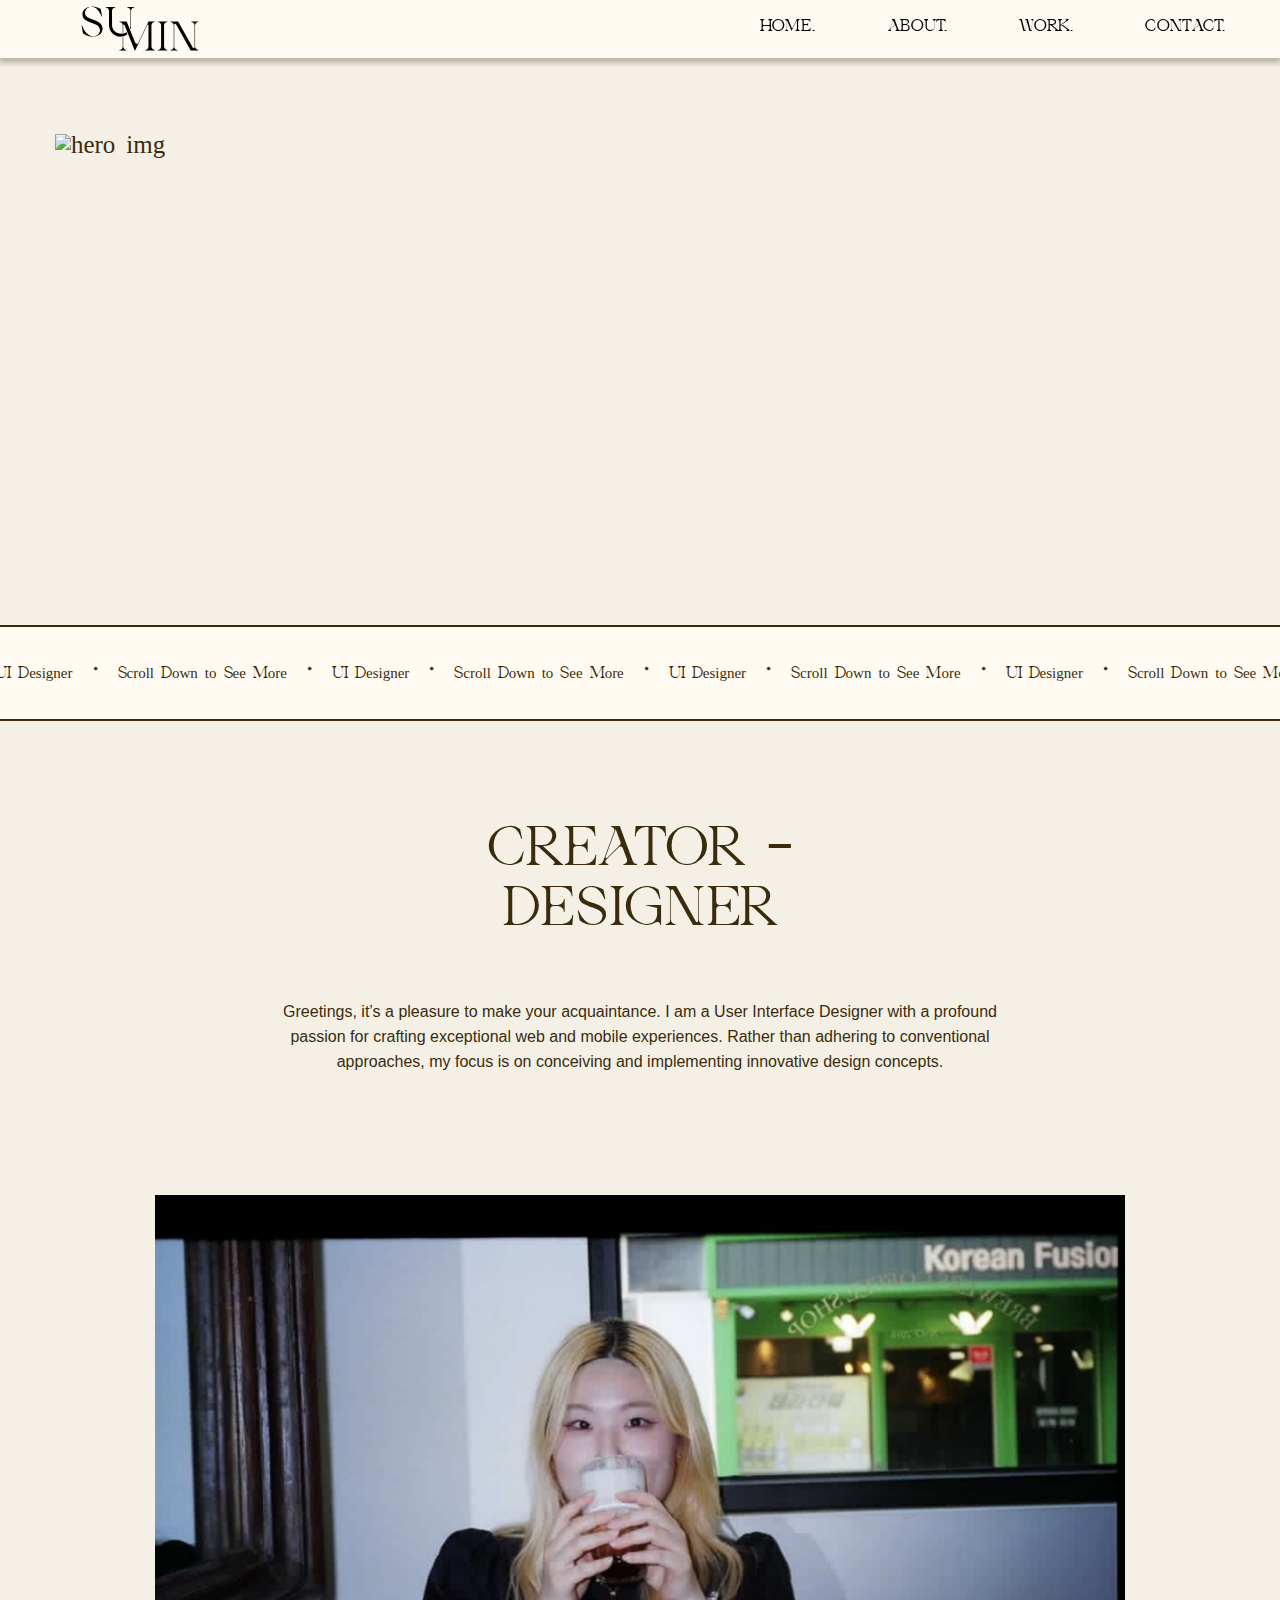
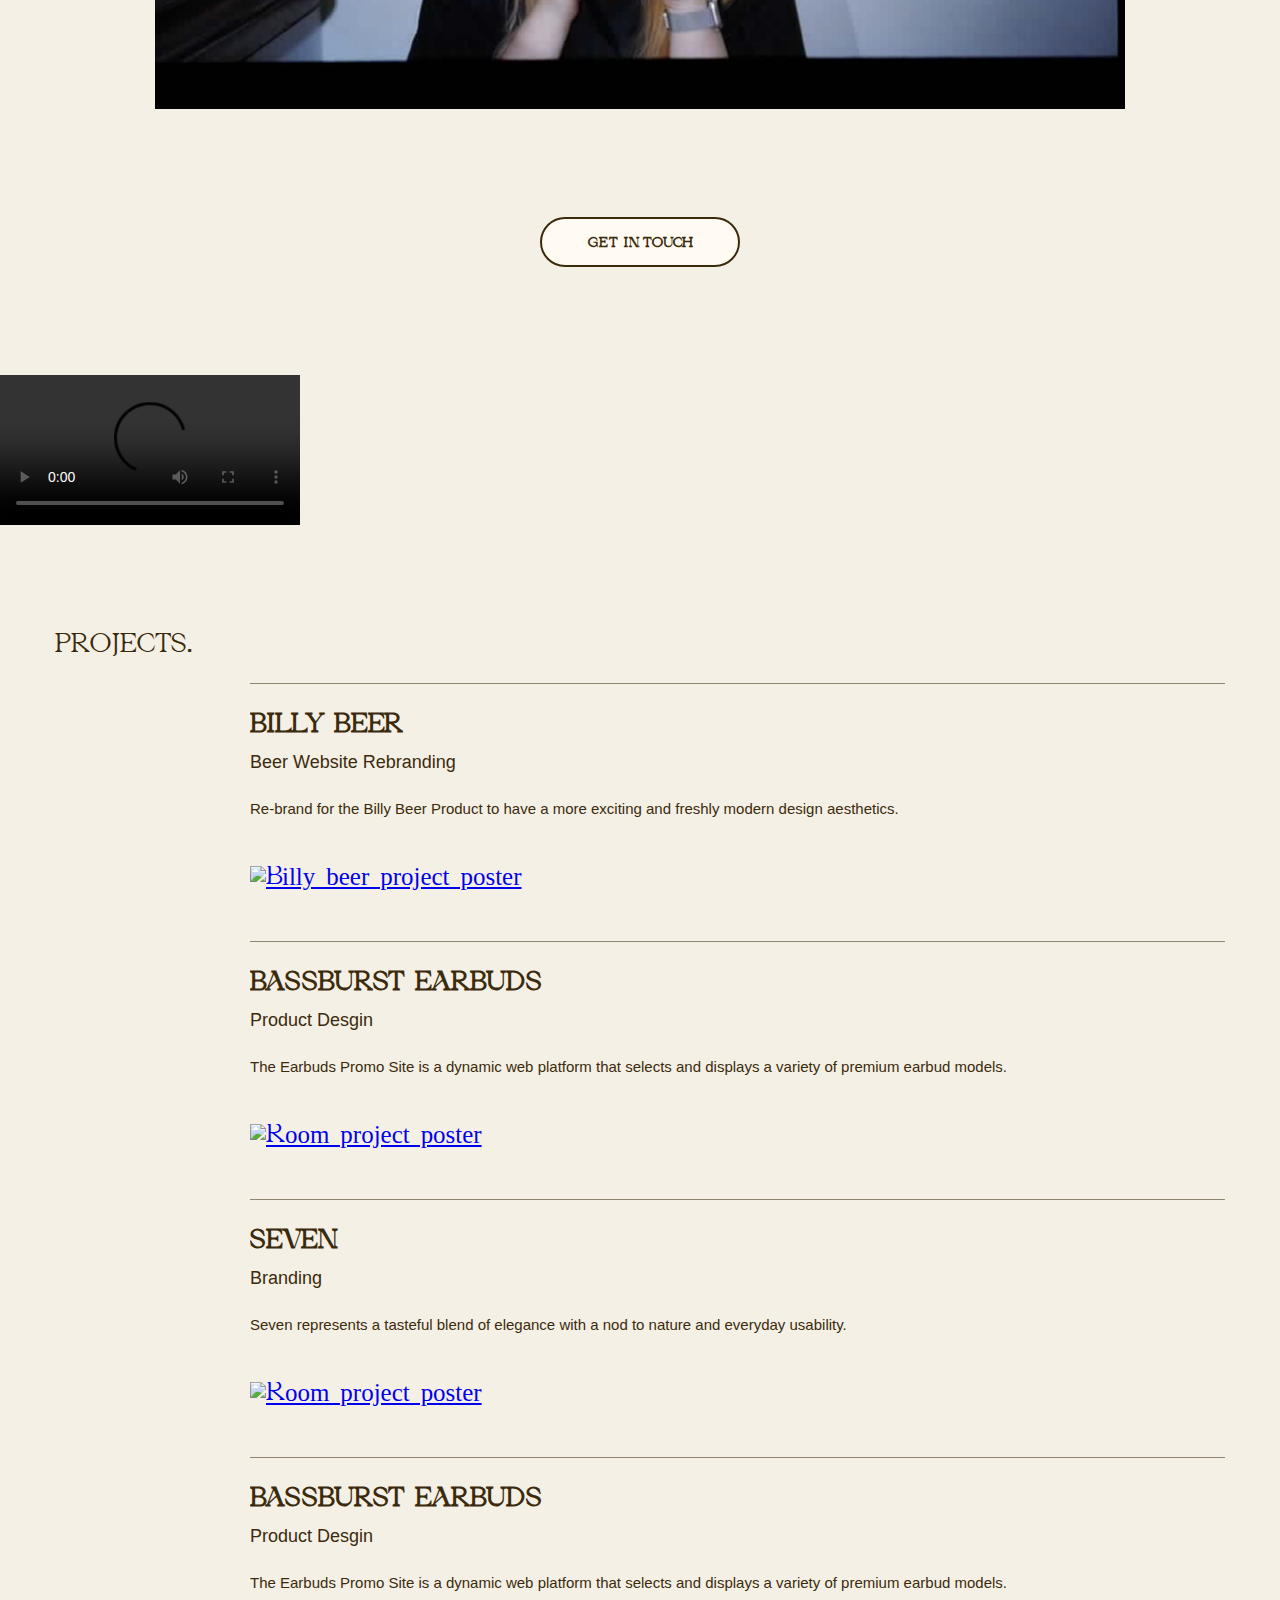
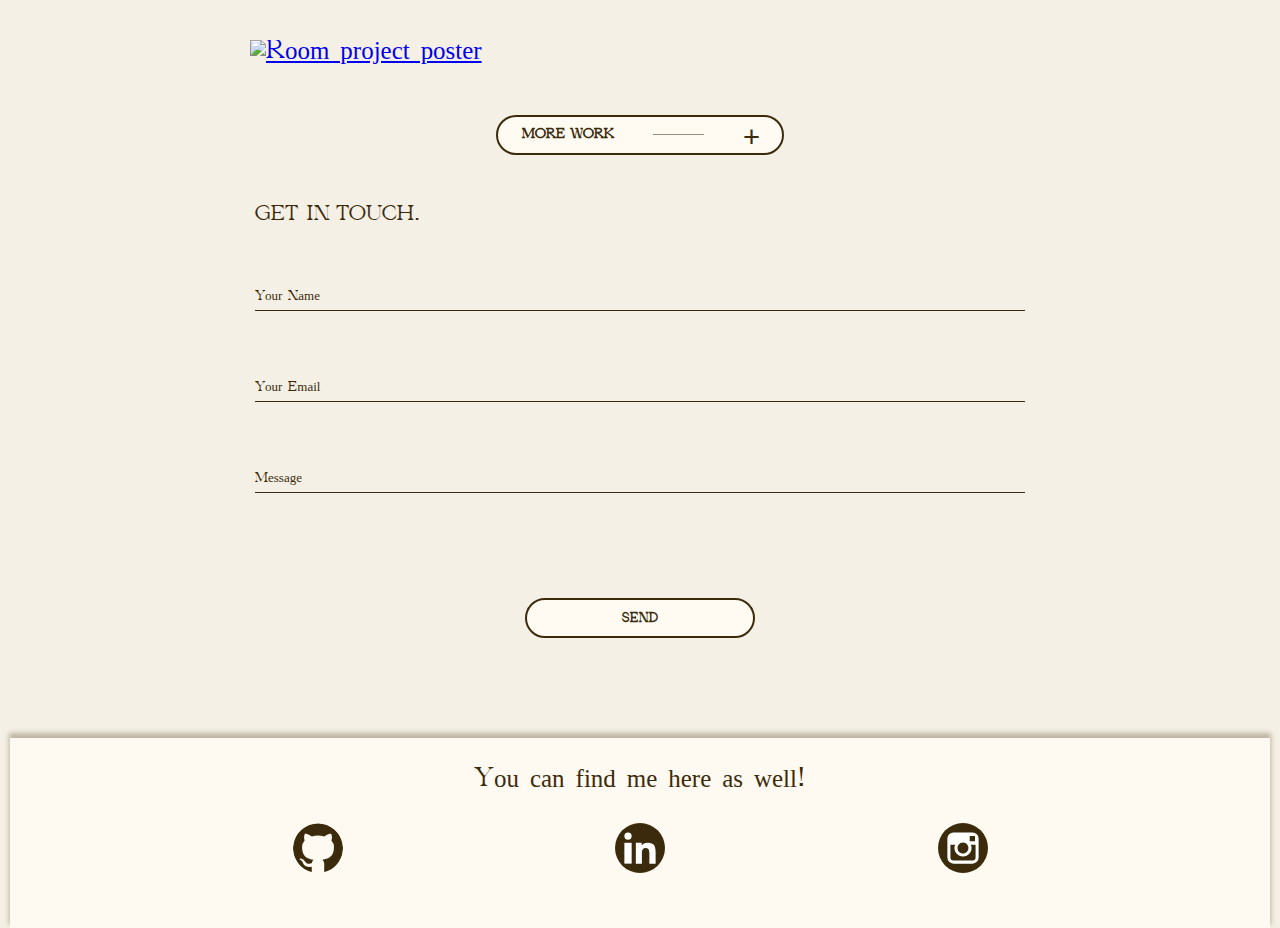
==== commit cccefd70: "Re-styling projects in home page" ====
--- a/index.html
+++ b/index.html
@@ -123,7 +123,7 @@
       </div>
    </section>
 
-   <section id="demo-reel" class="grid-con">
+   <section id="demo-reel" class="grid">
       <h2 class="hidden">Demo Reel section</h2>
       <video id="player" playsinline controls data-poster="/path/to/poster.jpg">
          <source src="video/Demo reel.mp4" type="video/mp4" />
@@ -131,61 +131,95 @@
 
    </section>
 
+
+
    <section id="projects" class="grid-con">
       <h2 class="hidden">Project Showcase</h2>
       <div id="showcase-title" class="col-span-full m-col-span-2 l-col-span-2 xl-col-span-2">
-         <h3>Project.</h3>
-      </div>
-      <a href="caseStudy.html" class="project main-projs col-span-full l-col-start-1 l-col-end-7" id="project1" >
-         <div class="img-container">
-            <img src="images/pj-poster-1.png" alt="Billy beer project poster" class="pj-thumnail">
-            <div class="pj-desc">
-               <h4 class="pj-title">BILLY BEER</h4>
-               <h5 class="pj-type">Beer Website Rebranding
-
-               </h5>
-            </div>
-         </div>
-      </a>
-
-      <a class="project main-projs  col-span-full l-col-start-7 l-col-end-13" id="project2">
-         <div class="img-container">
-            <img src="images/pj-poster-2.png" alt="Room project poster" class="pj-thumnail">
-            <div class="pj-desc">
-            <h4 class="pj-title col-span-2">HOTEL ROOM</h4>
-            <h5 class="pj-type col-span-2">3D modeling</h5>
-            </div>
-         </div>
-      </a>
-
-      <a class="project main-projs  col-span-full l-col-start-1 l-col-end-7" id="project3">
-         <div class="img-container">
-            <img src="images/pj-poster-3.png" alt="" class="pj-thumnail">
-            <div class="pj-desc">
-               <h4 class="pj-title">
-                  Z magazine
-               </h4>
-               <h5 class="pj-type">
-                  Magazine Website Design
-               </h5>
-            </div>
-         </div>
-      </a>
-
-      <a class="project main-projs  col-span-full l-col-start-7 l-col-end-13" id="project4" href="#">
-         <div class="img-container">
-            <img src="images/pj-poster-4.png" alt="Industry night poster"   class="pj-thumnail">
-            <div class="pj-desc">
-               <h4 class="pj-title">
-                  Industry NIGHT
-               </h4>
-               <h5 class="pj-type">
-                  Bootcamp<br>
-                  - Event Website Design
-               </h5>
-            </div>
-         </div>
-      </a>
+         <h3>PROJECTS.</h3>
+      </div>
+
+      <div class="main-projs pj-container col-span-full m-col-start-3 m-col-end-9
+      l-col-end-13" id="pj-1">
+
+
+         <a href="caseStudy.html" class="pj-desc">
+
+            <div class="pj-hover-line"></div>
+            <h4 class="pj-title">BILLY BEER</h4>
+            <h5 class="pj-type">
+               Beer Website Rebranding
+            </h5>
+            <p class="pj-detail">
+               Re-brand for the Billy Beer Product to have a more exciting and freshly modern design aesthetics.
+            </p>
+         </a>
+         <a href="caseStudy.html" class="pj-img col-span-full l-col-start-5 l-col-end-13">
+            <img src="images/thumb_1.png" alt="Billy beer project poster" class="pj-thumnail">
+         </a>
+      </div>
+
+
+      <div class="main-projs pj-container col-span-full m-col-start-3 m-col-end-9
+      l-col-end-13" id="pj-1">
+         <a href="caseStudy.html" class="pj-desc">
+
+            <div class="pj-hover-line"></div>
+
+            <h4 class="pj-title">BassBurst Earbuds</h4>
+            <h5 class="pj-type">
+               Product Desgin
+            </h5>
+            <p class="pj-detail">
+               The Earbuds Promo Site is a dynamic web platform that selects and displays a variety of premium earbud models.
+            </p>
+         </a>
+         <a href="caseStudy.html" class="pj-img col-span-full l-col-start-5 l-col-end-13">
+            <img src="images/thumb_2.png" alt="Room project poster" class="pj-thumnail">
+         </a>
+      </div>
+
+
+      <div class="main-projs pj-container col-span-full m-col-start-3 m-col-end-9
+      l-col-end-13" id="pj-1">
+         <a href="caseStudy.html" class="pj-desc">
+
+            <div class="pj-hover-line"></div>
+
+            <h4 class="pj-title">Seven</h4>
+            <h5 class="pj-type">
+               Branding
+            </h5>
+            <p class="pj-detail">
+               Seven represents a tasteful blend of elegance with a nod to nature and everyday usability.
+            </p>
+         </a>
+         <a href="caseStudy.html" class="pj-img col-span-full l-col-start-5 l-col-end-13">
+            <img src="images/thumb_3.png" alt="Room project poster" class="pj-thumnail">
+         </a>
+      </div>
+
+
+      <div class="main-projs pj-container col-span-full m-col-start-3 m-col-end-9
+      l-col-end-13" id="pj-1">
+         <a href="caseStudy.html" class="pj-desc">
+            <div class="pj-hover-line"></div>
+
+            <h4 class="pj-title">BassBurst Earbuds</h4>
+            <h5 class="pj-type">
+               Product Desgin
+            </h5>
+            <p class="pj-detail">
+               The Earbuds Promo Site is a dynamic web platform that selects and displays a variety of premium earbud models.
+            </p>
+         </a>
+         <a href="caseStudy.html" class="pj-img-container">
+            <img src="images/thumb_2.png" alt="Room project poster" class="pj-thumnail">
+         </a>
+      </div>
+
+
+
 
       <div class="button col-start-2 col-end-4 m-col-start-3 m-col-end-7 l-col-start-5 l-col-end-9 xl-col-start-5 xl-xol-end-9" id="more">
          <a id="more-bt">
@@ -200,21 +234,23 @@
       <h2 class="col-span-full l-col-start-3">GET IN TOUCH.</h2>
 
       <div class ="send-box col-span-full l-col-start-3 l-col-end-11">  
-         <form> 
+
+         <form method="post" action="sendmail.php"> 
             <div class="contact-box">
-               <input type="text" name="" required="">
-               <label>Your Name</label> 
+               <input type="text" name="name" required="" id="name">
+               <label for="name">Your Name</label> 
             </div>
             <div class="contact-box">
-               <input type="email" name="" required="">
-               <label>Your Email</label> 
+               <input type="email" name="email" required="" id="email">
+               <label for="email">Your Email</label> 
             </div>
             <div class="contact-box" id="message-box">
-               <input type="text" name="" required="">
-               <label>Message</label> 
+               <input type="text" name="comments" required="" id="comments">
+               <label for="comments">Message</label> 
             </div>
             <div class="button-form button col-span-full">
-               <a id="submit" href="#">Send</a>
+               <!-- <a id="submit" href="#">Send</a> -->
+               <input id="submit" type="submit" value="send">
             </div>
          </form>
       </div>
--- a/css/main.css
+++ b/css/main.css
@@ -1 +1 @@
-@font-face{font-family:"adedisplay";src:url("/fonts/ade-display-webfont.woff2") format("woff2"),url("/fonts/ade-display-webfont.woff") format("woff");font-weight:normal;font-style:normal}@media(min-width: 744px){html{font-size:110%}}@media(min-width: 1200px){html{font-size:120%}}body{background:#f5f0e6;font-family:"adedisplay";color:#3b2b0c;position:relative;scroll-behavior:smooth}.hamburger{z-index:190;justify-self:center;margin-top:auto;margin-bottom:auto}.sticky-nav-con #burger-con.show-menu{height:100vh;width:100vw;background-color:#40331a;position:absolute;z-index:90;top:0;left:0;overflow:hidden;transition:height 1s ease;transition:all .5s ease}.hamburger .line{width:35px;height:3px;background-color:#1e1600;display:block;margin:8px auto;transition:.3s ease-in-out}.hamburger:hover{cursor:pointer}.is-active{transition:all .3s ease-in-out;transition-delay:.6s;transform:rotate(45deg)}.is-active .line:nth-child(2){width:0px}.is-active .line:nth-child(1),.is-active .line:nth-child(3){transition-delay:.3s}.is-active .line:nth-child(1){transform:translateY(11px)}.is-active .line:nth-child(3){transform:translateY(-11px) rotate(90deg)}@media(min-width: 1200px){.hamburger{display:none}}#header-con{position:fixed;top:0;width:100%;background-color:rgba(255,251,242,.9215686275);z-index:150;height:3rem;box-shadow:0px 4px 5px 1px rgba(59,43,12,.3019607843);-webkit-box-shadow:0px 4px 5px 1px rgba(59,43,12,.3019607843);-moz-box-shadow:0px 4px 5px 1px rgba(59,43,12,.3019607843)}#header-con .sticky-nav-con{margin-top:3px;z-index:130}#header-con .sticky-nav-con #top-logo{height:1.5rem;width:3.8125rem;margin:auto}#header-con .sticky-nav-con #burger-con{display:none}#header-con .sticky-nav-con #burger-con.slide-toggle{display:block;height:100vh;width:100vw;background-color:#40331a;position:absolute;z-index:90;top:0;left:0}#header-con .sticky-nav-con #burger-con ul li{width:18rem;transition:all .5s ease;color:#fff;display:flex;padding:.625rem 0 .625rem 0;margin-top:6rem;margin-left:4rem}#header-con .sticky-nav-con #burger-con ul li a{text-decoration:none;color:#fff}#header-con .sticky-nav-con #burger-con ul li:hover{border-bottom:#fff .5px solid;transition:width 1s ease-in-out}@media(min-width: 744px){#header-con .sticky-nav-con #top-logo{height:2.5rem;width:6.1875rem}#header-con .sticky-nav-con #button{height:2.1875rem;width:2.625rem}}@media(min-width: 1200px){#header-con .sticky-nav-con #top-logo{margin-top:auto}#header-con .sticky-nav-con #burger-con.navbar{margin-top:auto;margin-bottom:auto;display:inline-flex;justify-self:flex-end;padding-top:10px}#header-con .sticky-nav-con #burger-con.navbar ul li{display:inline;margin-left:3.1875rem}#header-con .sticky-nav-con #burger-con.navbar ul li:first-child{margin-left:0}#header-con .sticky-nav-con #burger-con.navbar ul li a{text-decoration:none;color:#3b2b0c;font-size:15px}#header-con .sticky-nav-con #burger-con.navbar .navigation .menu a{text-decoration:none;display:inline-block;position:relative;color:#000;overflow:hidden;padding-bottom:5px}#header-con .sticky-nav-con #burger-con.navbar .navigation .menu a::before{content:"";position:absolute;bottom:0;left:0;width:0;height:2px;background-color:#000;transition:width .5s ease}#header-con .sticky-nav-con #burger-con.navbar .navigation .menu a:hover::before{width:100%}}#main-footer{margin-top:100px;padding:30px;justify-self:center;background-color:rgba(255,251,242,.9215686275);box-shadow:0px -4px 5px 1px rgba(59,43,12,.3019607843);-webkit-box-shadow:0px -4px 5px 1px rgba(59,43,12,.3019607843);-moz-box-shadow:0px -4px 5px 1px rgba(59,43,12,.3019607843);text-align:center}#main-footer .socialMediaIcon{padding:20px;margin-top:10px}#main-footer #icons{display:flex;align-items:baseline;justify-content:space-evenly}#main-footer #icons .icons:hover{opacity:70%;transition:all .3s ease}.button{position:relative;display:flex;margin-top:50px;justify-self:center}.button a{width:12rem;height:40px;border-radius:20px;border:2px solid #3b2b0c;cursor:pointer;padding-top:12px;background-color:#fffbf2;text-align:center;font-family:"adedisplay";text-transform:uppercase;font-size:13px;font-weight:600;text-decoration:none;color:#3b2b0c}.button a:hover{transition:all .5s ease-in-out;font-weight:700}.button :hover{box-shadow:inset #3b2b0c 3rem 8rem;transition:all .7s ease-in-out;color:#fffbf2;transform:scale(1.1)}.button .button-line,.button .button-plus{display:none}@media(min-width: 1200px){.button #more-bt{width:15rem;display:flex;justify-content:space-around;align-items:center;padding:0;padding-left:5px}.button #more-bt:hover .button-line{background-color:#fffbf2;transition:all .3s ease}.button #more-bt .button-line{display:flex;height:1px;flex:.3;background-color:#371f0e;opacity:.5}.button #more-bt .button-plus{display:flex}}.contact{margin-top:50px}.contact h2{font-size:20px}.send-box{position:relative;margin-top:50px}.send-box .contact-box input{position:relative;width:100%;padding:10px 0;font-size:13px;font-family:Arial,Helvetica,sans-serif;margin-bottom:30px;outline:none;background:rgba(0,0,0,0);border:none;border-bottom:1px solid #3b2b0c}.send-box .contact-box label{position:relative;left:0;top:-60px;padding:10px 0;font-size:13px;pointer-events:none;transition:.5s;color:#3b2b0c}.send-box .contact-box input:focus~label,.send-box .contact-box input:valid~label{top:-85px;left:0;font-size:10px}.send-box #submit{margin-left:auto}#about-hero{margin-top:70px;padding-top:80px;margin-bottom:100px;background:no-repeat;background-image:url(/images/shape.svg);background-position:right 100%}#about-hero .hi-text h3{margin-left:20px;margin-bottom:20px;font-size:40px;font-weight:500;opacity:0;animation:reveal 2s cubic-bezier(0.5, 0, 0.175, 1) .1s forwards}@keyframes reveal{0%{opacity:0;transform:translateY(50%)}100%{opacity:1;transform:translateY(0)}}#about-hero #aboutMe{margin-left:70px;height:250px;width:450px}#about-hero #about-p{font-family:Arial,Helvetica,sans-serif;font-size:15px;text-align:center;line-height:17px;padding:0 30px;margin-top:20px}#intro{margin-top:50px}#intro .intro-p{font-size:15px;text-align:left;line-height:17px;margin-top:50px;margin-bottom:65px}#intro .intro-p p{font-family:Arial,Helvetica,sans-serif;padding-top:15px;padding:0 10px}@media(min-width: 1200px){body{margin-top:100px;font-size:130%}#about-hero .hi-text h3{font-size:60px}#about-hero #about-p{padding-top:50px}}#main-hero{margin-top:7rem}#main-hero #hero-logo{width:20.4375rem;height:13.6875rem;margin-left:auto;margin-right:auto}#main-hero #hero-t-1{margin-top:6.875rem;padding-left:20px;font-size:40px;opacity:0;animation:reveal 2s cubic-bezier(0.5, 0, 0.175, 1) .1s forwards}@keyframes reveal{0%{opacity:0;transform:translateY(50%)}100%{opacity:1;transform:translateY(0)}}#main-hero #hero-t-2{font-size:27px;margin-top:2.5rem;padding-left:3rem;text-align:center;opacity:0;animation:reveal 2s cubic-bezier(0.5, 0, 0.175, 1) .1s forwards}@keyframes reveal{0%{opacity:0;transform:translateY(50%)}100%{opacity:1;transform:translateY(0)}}#main-hero h4{padding:5px}#main-hero h4 :last-child{text-align:right}@media(min-width: 744px){#hero-logo{width:36.4375rem;height:24.4375rem}#hero-t-1{padding-left:0;margin-top:60px;font-size:50px}#hero-t-2{margin-top:20px;font-size:40px}}@media(min-width: 1200px){#hero-logo{display:grid;grid-row:1/3}#hero-t-1{justify-self:end;grid-row:1/2;margin-top:0;font-size:70px}#hero-t-2{margin-top:-100px;margin-left:0;margin-bottom:50px;grid-row:2/3}#hero-t-2:last-child{padding-left:50px}}#looping-t{height:2.5rem;margin-top:4rem;border-top:2px solid #3b2b0c;border-bottom:2px solid #3b2b0c;background-color:#fffbf2;overflow:hidden;display:flex;white-space:nowrap}#looping-t .infinity_inside{display:flex;align-items:center;font-size:15px;line-height:15px}#looping-t .infinity_inside #dot{padding:20px 20px;text-align:center}@media(min-width: 744px){#looping-t{height:3.625rem;margin-top:9rem}}@media(min-width: 1200px){#looping-t{height:5rem;margin-top:30px;font-size:30px}}#desc-me{margin-top:4.375rem;text-align:center}#desc-me #dec-title{font-size:20px;line-height:25px;text-transform:uppercase;justify-self:center}#desc-me #desc-p{height:5.625rem;font-family:Arial,Helvetica,sans-serif;margin-top:2.5rem;margin-bottom:2.5rem;padding:10px 10px}#desc-me #my-photo{justify-self:center;margin-right:auto;overflow:hidden;margin-top:50px}#desc-me #my-photo .photo{justify-self:center}@media(min-width: 744px){#desc-me{margin-top:100px;font-size:20px}#desc-me #desc-p p{font-size:16px;line-height:25px}#desc-me .contact-button a{height:50px;width:200px;border-radius:30px;padding-top:20px;margin-top:50px}}@media(min-width: 1200px){#desc-me{font-size:25px;line-height:30px}#desc-me #dec-title{font-size:50px;line-height:60px;text-align:center}#desc-me #contact-bt{padding-top:10px}}#demo-reel{margin-top:5.625rem;margin-bottom:5.625rem;display:flex}#projects{margin-top:5rem;grid-gap:0}#projects #showcase-title{font-size:25px;text-transform:uppercase;margin-bottom:30px}#projects .project{position:relative;overflow:hidden}#projects .project .img-container{position:relative}#projects .project .pj-thumnail{width:100%;height:auto;display:block}#projects .project .pj-thumnail:hover{transform:scale(1.05);overflow:hidden;transition:transform .3s ease-in}#projects .pj-desc{position:absolute;top:20%;left:30%;transform:translate(-50%, -50%);text-align:left;z-index:5}#projects .pj-desc .pj-title{color:#fffbf2;font-size:18px;font-weight:600;text-transform:uppercase}#projects .pj-desc .pj-type{color:#fffbf2;font-size:15px;padding-top:20px;font-family:Arial,Helvetica,sans-serif}#projects .pj-desc .hidden-projs{display:none}@media(min-width: 744px){#projects .pj-desc .pj-title{font-size:25px}}@media(min-width: 1200px){#projects .pj-desc{margin-bottom:50px}}body{overflow:hidden}.caseStudy{margin-top:3.125rem}.caseStudy .cs-hero{height:48.125rem;background-image:url(/images/poster-1-Billboard.png);background-position:center;background-size:cover;color:#fff;text-align:center}.caseStudy .cs-hero .cs-title{font-size:2.5rem;padding-top:37.5rem}.caseStudy .cs-hero .cs-type{padding-top:1.875rem;padding-bottom:1.875rem}.caseStudy .cs-hero .scroll{color:rgba(59,43,12,.6156862745);font-family:Arial,Helvetica,sans-serif;opacity:0;animation:reveal 2s cubic-bezier(0.5, 0, 0.175, 1) .1s forwards}@keyframes reveal{0%{opacity:0;transform:translateY(50%)}100%{opacity:1;transform:translateY(0)}}.caseStudy .cs-intro{height:26.25rem;background-image:url(/images/bg-circle.svg);background:no-repeat;overflow:hidden;padding-top:6.25rem;padding-bottom:0}.caseStudy .cs-intro .intro-title{font-size:1.375rem;padding-top:2.5rem}.caseStudy .cs-intro .cs-info{font-size:.75rem;text-align:right;font-family:Arial,Helvetica,sans-serif}.caseStudy .cs-intro .cs-info .info{padding-top:.375rem}.caseStudy .cs-intro .intro-p{font-size:.8125rem;text-align:center;font-family:Arial,Helvetica,sans-serif;padding:0 .625rem}.caseStudy .cs-intro .hr-line{background-color:rgba(59,43,12,.6156862745);height:.0625rem;margin-top:-1.875rem}.caseStudy .cs-desc{font-family:Arial,Helvetica,sans-serif;margin-bottom:3.125rem}.caseStudy .cs-desc article{margin-top:3.125rem}.caseStudy .cs-desc article .cs-desc-title{font-size:.875rem;font-weight:600}.caseStudy .cs-desc article .cs-desc-p{font-size:.75rem;font-weight:400;line-height:.875rem;padding:1.25rem 0}.caseStudy .cs-desc article .cs-desc-img{padding:auto;justify-self:center}.caseStudy .cs-display-img{padding-bottom:3.125rem}.slider-mockups{height:13.4375rem;margin-top:4.375rem;display:inline-flex;justify-content:center}.slider-mockups img{padding:0 .625rem}@media(min-width: 744px){.slider-mockups{height:22.8125rem}}@media(min-width: 1200px){body{margin-top:0}.display{max-width:1280px;margin-left:auto;margin-right:auto}.slider-mockups{height:45rem}}/*# sourceMappingURL=main.css.map */+@font-face{font-family:"adedisplay";src:url("/fonts/ade-display-webfont.woff2") format("woff2"),url("/fonts/ade-display-webfont.woff") format("woff");font-weight:normal;font-style:normal}body{font-family:"adedisplay","arial"}@media(min-width: 744px){html{font-size:110%}}@media(min-width: 1200px){html{font-size:120%}}body{background:#f5f0e6;font-family:"adedisplay";color:#3b2b0c;position:relative;scroll-behavior:smooth}.hamburger{z-index:190;justify-self:center;margin-top:auto;margin-bottom:auto}.sticky-nav-con #burger-con.show-menu{height:100vh;width:100vw;background-color:#40331a;position:absolute;z-index:90;top:0;left:0;overflow:hidden;transition:height 1s ease;-webkit-transition:all .5s ease;transition:all .5s ease}.hamburger .line{width:35px;height:3px;background-color:#1e1600;display:block;margin:8px auto;-webkit-transition:all .3s ease-in-out;-o-transition:all .3s ease-in-out;transition:.3s ease-in-out}.hamburger:hover{cursor:pointer}.is-active{-webkit-transition:all .3s ease-in-out;-o-transition:all .3s ease-in-out;transition:all .3s ease-in-out;-webkit-transition-delay:.6s;-o-transition-delay:.6s;transition-delay:.6s;-webkit-transform:rotate(45deg);-ms-transform:rotate(45deg);-o-transform:rotate(45deg);transform:rotate(45deg)}.is-active .line:nth-child(2){width:0px}.is-active .line:nth-child(1),.is-active .line:nth-child(3){-webkit-transition-delay:.3s;-o-transition-delay:.3s;transition-delay:.3s}.is-active .line:nth-child(1){-webkit-transform:translateY(11px);-ms-transform:translateY(11px);-o-transform:translateY(11px);transform:translateY(11px)}.is-active .line:nth-child(3){-webkit-transform:translateY(-11px) rotate(90deg);-ms-transform:translateY(-11px) rotate(90deg);-o-transform:translateY(-11px) rotate(90deg);transform:translateY(-11px) rotate(90deg)}@media(min-width: 1200px){.hamburger{display:none}}#header-con{position:fixed;top:0;width:100%;background-color:rgba(255,251,242,.9215686275);z-index:150;height:3rem;box-shadow:0px 4px 5px 1px rgba(59,43,12,.3019607843);-webkit-box-shadow:0px 4px 5px 1px rgba(59,43,12,.3019607843);-moz-box-shadow:0px 4px 5px 1px rgba(59,43,12,.3019607843)}#header-con .sticky-nav-con{margin-top:3px;z-index:130}#header-con .sticky-nav-con #top-logo{height:1.5rem;width:3.8125rem;margin:auto}#header-con .sticky-nav-con #burger-con{display:none}#header-con .sticky-nav-con #burger-con.slide-toggle{display:block;height:100vh;width:100vw;background-color:#40331a;position:absolute;z-index:90;top:0;left:0}#header-con .sticky-nav-con #burger-con ul li{width:18rem;transition:all .5s ease;color:#fff;display:flex;padding:.625rem 0 .625rem 0;margin-top:6rem;margin-left:4rem}#header-con .sticky-nav-con #burger-con ul li a{text-decoration:none;color:#fff}#header-con .sticky-nav-con #burger-con ul li:hover{border-bottom:#fff .5px solid;transition:width 1s ease-in-out}@media(min-width: 744px){#header-con .sticky-nav-con #top-logo{height:2.5rem;width:6.1875rem}#header-con .sticky-nav-con #button{height:2.1875rem;width:2.625rem}}@media(min-width: 1200px){#header-con .sticky-nav-con #top-logo{margin-top:auto}#header-con .sticky-nav-con #burger-con.navbar{margin-top:auto;margin-bottom:auto;display:inline-flex;justify-self:flex-end;padding-top:10px}#header-con .sticky-nav-con #burger-con.navbar ul li{display:inline;margin-left:3.1875rem}#header-con .sticky-nav-con #burger-con.navbar ul li:first-child{margin-left:0}#header-con .sticky-nav-con #burger-con.navbar ul li a{text-decoration:none;color:#3b2b0c;font-size:15px}#header-con .sticky-nav-con #burger-con.navbar .navigation .menu a{text-decoration:none;display:inline-block;position:relative;color:#000;overflow:hidden;padding-bottom:5px}#header-con .sticky-nav-con #burger-con.navbar .navigation .menu a::before{content:"";position:absolute;bottom:0;left:0;width:0;height:2px;background-color:#000;transition:width .5s ease}#header-con .sticky-nav-con #burger-con.navbar .navigation .menu a:hover::before{width:100%}}#main-footer{margin-top:100px;padding:30px;justify-self:center;background-color:rgba(255,251,242,.9215686275);box-shadow:0px -4px 5px 1px rgba(59,43,12,.3019607843);-webkit-box-shadow:0px -4px 5px 1px rgba(59,43,12,.3019607843);-moz-box-shadow:0px -4px 5px 1px rgba(59,43,12,.3019607843);text-align:center}#main-footer .socialMediaIcon{padding:20px;margin-top:10px}#main-footer #icons{display:flex;align-items:baseline;justify-content:space-evenly}#main-footer #icons .icons:hover{opacity:70%;transition:all .3s ease}.button{position:relative;display:flex;margin-top:50px;justify-self:center}.button a{width:12rem;height:40px;border-radius:20px;border:2px solid #3b2b0c;cursor:pointer;padding-top:12px;background-color:#fffbf2;text-align:center;font-family:"adedisplay";text-transform:uppercase;font-size:13px;font-weight:600;text-decoration:none;color:#3b2b0c}.button a:hover{transition:all .5s ease-in-out;font-weight:700}.button :hover{box-shadow:inset #3b2b0c 3rem 8rem;transition:all .7s ease-in-out;color:#fffbf2;transform:scale(1.1)}.button .button-line,.button .button-plus{display:none}@media(min-width: 1200px){.button #more-bt{width:15rem;display:flex;justify-content:space-around;align-items:center;padding:0;padding-left:5px}.button #more-bt:hover .button-line{background-color:#fffbf2;transition:all .3s ease}.button #more-bt .button-line{display:flex;height:1px;flex:.3;background-color:#371f0e;opacity:.5}.button #more-bt .button-plus{display:flex}}.contact{margin-top:50px}.contact h2{font-size:20px}.send-box{position:relative;margin-top:50px}.send-box .contact-box input{position:relative;width:100%;padding:10px 0;font-size:13px;font-family:Arial,Helvetica,sans-serif;margin-bottom:30px;outline:none;background:rgba(0,0,0,0);border:none;border-bottom:1px solid #3b2b0c}.send-box .contact-box label{position:relative;left:0;top:-60px;padding:10px 0;font-size:13px;pointer-events:none;transition:.5s;color:#3b2b0c}.send-box .contact-box input:focus~label,.send-box .contact-box input:valid~label{top:-85px;left:0;font-size:10px}.send-box #submit{margin-left:auto;width:12rem;height:40px;border-radius:20px;border:2px solid #3b2b0c;cursor:pointer;background-color:#fffbf2;text-align:center;font-family:"adedisplay";text-transform:uppercase;font-size:12px;font-weight:600;text-decoration:none;color:#3b2b0c}.send-box #submit:hover{transition:all .5s ease-in-out;font-weight:700;color:#fffbf2}#about-hero{margin-top:70px;padding-top:80px;margin-bottom:100px;background:no-repeat;background-image:url(/images/shape.svg);background-position:right 100%}#about-hero .hi-text h3{margin-left:20px;margin-bottom:20px;font-size:40px;font-weight:500;opacity:0;animation:reveal 2s cubic-bezier(0.5, 0, 0.175, 1) .1s forwards}@keyframes reveal{0%{opacity:0;transform:translateY(50%)}100%{opacity:1;transform:translateY(0)}}#about-hero #aboutMe{margin-left:70px;height:250px;width:450px}#about-hero #about-p{font-family:Arial,Helvetica,sans-serif;font-size:15px;text-align:center;line-height:17px;padding:0 30px;margin-top:20px}#intro{margin-top:50px}#intro .intro-p{font-size:15px;text-align:left;line-height:17px;margin-top:50px;margin-bottom:65px}#intro .intro-p p{font-family:Arial,Helvetica,sans-serif;padding-top:15px;padding:0 10px}@media(min-width: 1200px){body{margin-top:100px;font-size:130%}#about-hero .hi-text h3{font-size:60px}#about-hero #about-p{padding-top:50px}}#main-hero{margin-top:7rem}#main-hero #hero-logo{width:20.4375rem;height:13.6875rem;margin-left:auto;margin-right:auto}#main-hero #hero-t-1{margin-top:6.875rem;padding-left:20px;font-size:40px;opacity:0;animation:reveal 2s cubic-bezier(0.5, 0, 0.175, 1) .1s forwards}@keyframes reveal{0%{opacity:0;transform:translateY(50%)}100%{opacity:1;transform:translateY(0)}}#main-hero #hero-t-2{font-size:27px;margin-top:2.5rem;padding-left:3rem;text-align:center;opacity:0;animation:reveal 2s cubic-bezier(0.5, 0, 0.175, 1) .1s forwards}@keyframes reveal{0%{opacity:0;transform:translateY(50%)}100%{opacity:1;transform:translateY(0)}}#main-hero h4{padding:5px}#main-hero h4 :last-child{text-align:right}@media(min-width: 744px){#hero-logo{width:36.4375rem;height:24.4375rem}#hero-t-1{padding-left:0;margin-top:60px;font-size:50px}#hero-t-2{margin-top:20px;font-size:40px}}@media(min-width: 1200px){#hero-logo{grid-row:1/3}#hero-t-1{margin-top:10px}#hero-t-1 h3{justify-self:end;grid-row:1/2;font-size:60px}#hero-t-2{margin-top:0px;margin-left:0;margin-bottom:50px;grid-row:2/3}#hero-t-2:last-child{padding-left:50px}}#looping-t{height:2.5rem;margin-top:4rem;border-top:2px solid #3b2b0c;border-bottom:2px solid #3b2b0c;background-color:#fffbf2;overflow:hidden;display:flex;white-space:nowrap}#looping-t .infinity_inside{display:flex;align-items:center;font-size:15px;line-height:15px}#looping-t .infinity_inside #dot{padding:20px 20px;text-align:center}@media(min-width: 744px){#looping-t{height:3.625rem;margin-top:9rem}}@media(min-width: 1200px){#looping-t{height:5rem;margin-top:30px;font-size:30px}}#desc-me{margin-top:4.375rem;text-align:center}#desc-me #dec-title{font-size:20px;line-height:25px;text-transform:uppercase;justify-self:center}#desc-me #desc-p{height:5.625rem;font-family:Arial,Helvetica,sans-serif;margin-top:2.5rem;margin-bottom:2.5rem;padding:10px 10px}#desc-me #my-photo{justify-self:center;margin-right:auto;overflow:hidden;margin-top:50px}#desc-me #my-photo .photo{justify-self:center}@media(min-width: 744px){#desc-me{margin-top:100px;font-size:20px}#desc-me #desc-p p{font-size:16px;line-height:25px}#desc-me .contact-button a{height:50px;width:200px;border-radius:30px;padding-top:20px;margin-top:50px}}@media(min-width: 1200px){#desc-me{font-size:25px;line-height:30px}#desc-me #dec-title{font-size:50px;line-height:60px;text-align:center}#desc-me #contact-bt{padding-top:10px}}#demo-reel{margin-top:5.625rem;margin-bottom:5.625rem;display:flex}#projects{margin-top:5rem;grid-gap:0}#projects #showcase-title{font-size:25px;text-transform:uppercase;margin-bottom:50px}#projects .pj-container{position:relative;overflow:hidden;margin-top:50px}#projects .pj-container .pj-desc{color:#3b2b0c;text-decoration:none;list-style:none;display:block;margin-bottom:50px;text-align:left}#projects .pj-container .pj-desc .pj-hover-line{border-top:1.3px solid rgba(59,43,12,.5411764706);transform-origin:50% 0;position:absolute;top:0%;bottom:auto;left:0%;right:0%;margin-bottom:30px}#projects .pj-container .pj-desc .pj-title{font-size:18px;font-weight:600;text-transform:uppercase;margin-top:30px}#projects .pj-container .pj-desc .pj-type{font-size:18px;padding-top:15px;font-family:Arial,Helvetica,sans-serif}#projects .pj-container .pj-desc .pj-detail{font-size:15px;padding-top:30px;font-family:Arial,Helvetica,sans-serif}#projects .pj-container .pj-desc .hidden-projs{display:none}@media(min-width: 744px){#projects .pj-container .pj-desc .pj-title{font-size:25px}}@media(min-width: 1200px){#projects .pj-container .pj-desc{margin-bottom:50px}}#projects .pj-container .pj-img-container{position:relative;height:450px}#projects .pj-container .pj-thumnail{width:100%;height:auto;display:block}#projects .pj-container .pj-thumnail:hover{transform:scale(1.05);overflow:hidden;transition:transform .3s ease-in}body{overflow:hidden}.caseStudy{margin-top:3.125rem}.caseStudy .cs-hero{height:48.125rem;background-image:url(/images/poster-1-Billboard.png);background-position:center;background-size:cover;color:#fff;text-align:center}.caseStudy .cs-hero .cs-title{font-size:2.5rem;padding-top:37.5rem}.caseStudy .cs-hero .cs-type{padding-top:1.875rem;padding-bottom:1.875rem}.caseStudy .cs-hero .scroll{color:rgba(59,43,12,.6156862745);font-family:Arial,Helvetica,sans-serif;opacity:0;animation:reveal 2s cubic-bezier(0.5, 0, 0.175, 1) .1s forwards}@keyframes reveal{0%{opacity:0;transform:translateY(50%)}100%{opacity:1;transform:translateY(0)}}.caseStudy .cs-intro{height:26.25rem;background-image:url(/images/bg-circle.svg);background:no-repeat;overflow:hidden;padding-top:6.25rem;padding-bottom:0}.caseStudy .cs-intro .intro-title{font-size:1.375rem;padding-top:2.5rem}.caseStudy .cs-intro .cs-info{font-size:.75rem;text-align:right;font-family:Arial,Helvetica,sans-serif}.caseStudy .cs-intro .cs-info .info{padding-top:.375rem}.caseStudy .cs-intro .intro-p{font-size:.8125rem;text-align:center;font-family:Arial,Helvetica,sans-serif;padding:0 .625rem}.caseStudy .cs-intro .hr-line{background-color:rgba(59,43,12,.6156862745);height:.0625rem;margin-top:-1.875rem}.caseStudy .cs-desc{font-family:Arial,Helvetica,sans-serif;margin-bottom:3.125rem}.caseStudy .cs-desc article{margin-top:3.125rem}.caseStudy .cs-desc article .cs-desc-title{font-size:.875rem;font-weight:600}.caseStudy .cs-desc article .cs-desc-p{font-size:.75rem;font-weight:400;line-height:.875rem;padding:1.25rem 0}.caseStudy .cs-desc article .cs-desc-img{padding:auto;justify-self:center;margin-bottom:50px}.caseStudy .cs-display-img{padding-bottom:3.125rem}.slider-mockups{height:13.4375rem;margin-top:4.375rem;display:inline-flex;justify-content:center}.slider-mockups img{padding:0 .625rem}@media(min-width: 744px){.slider-mockups{height:22.8125rem}}@media(min-width: 1200px){body{margin-top:0}.display{max-width:1280px;margin-left:auto;margin-right:auto}.slider-mockups{height:45rem}}/*# sourceMappingURL=main.css.map */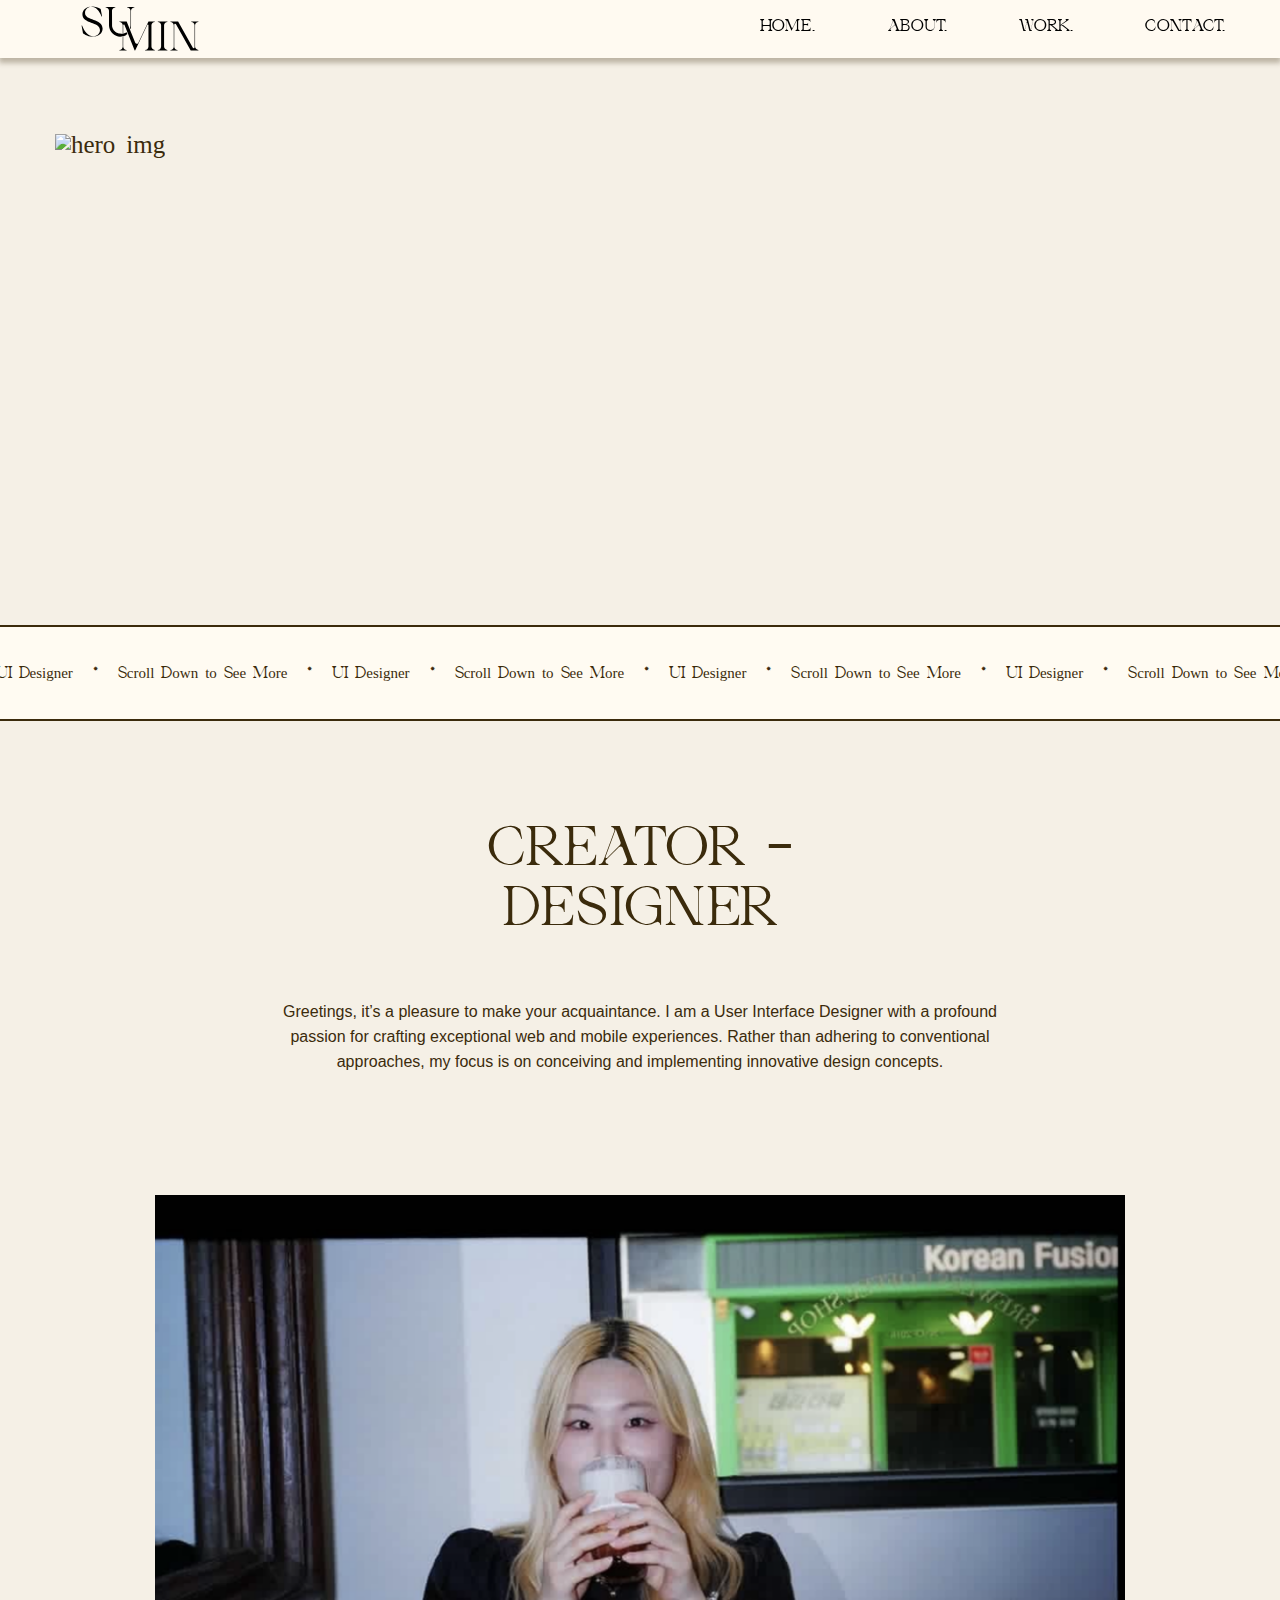
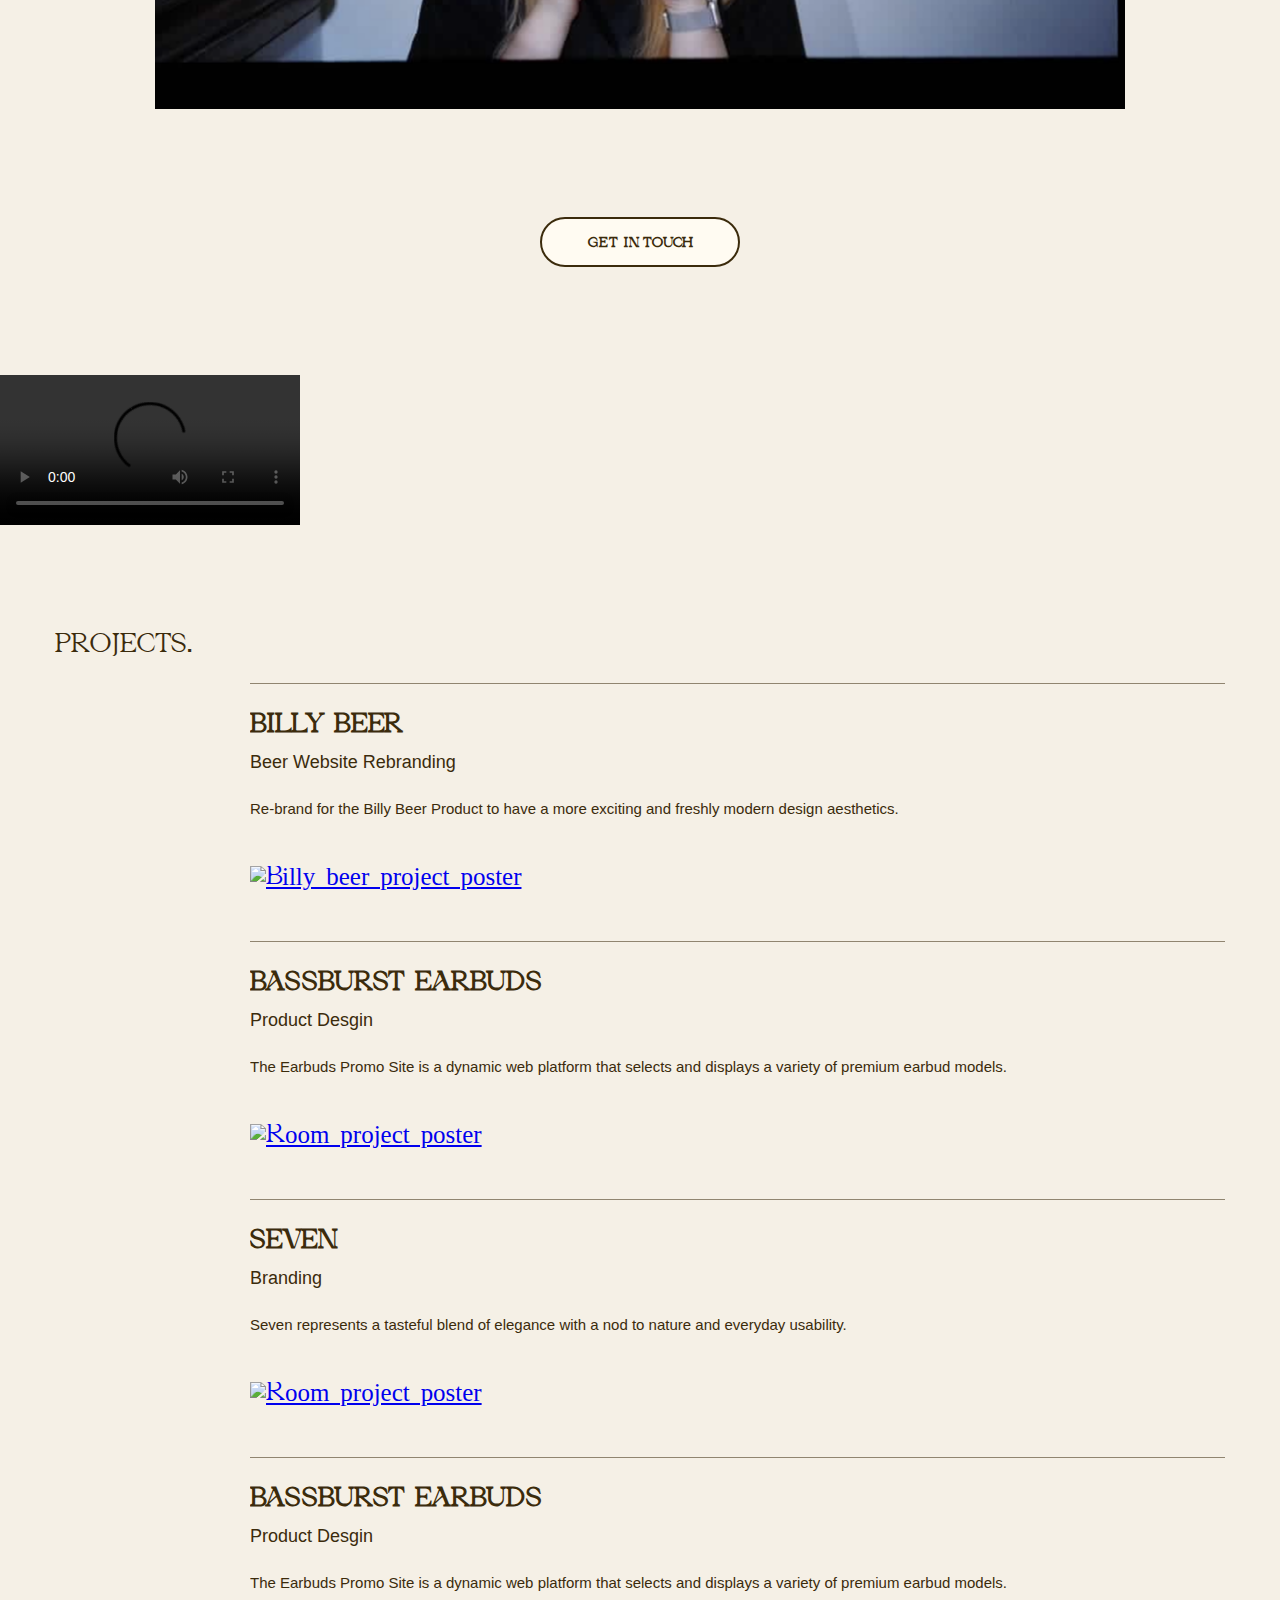
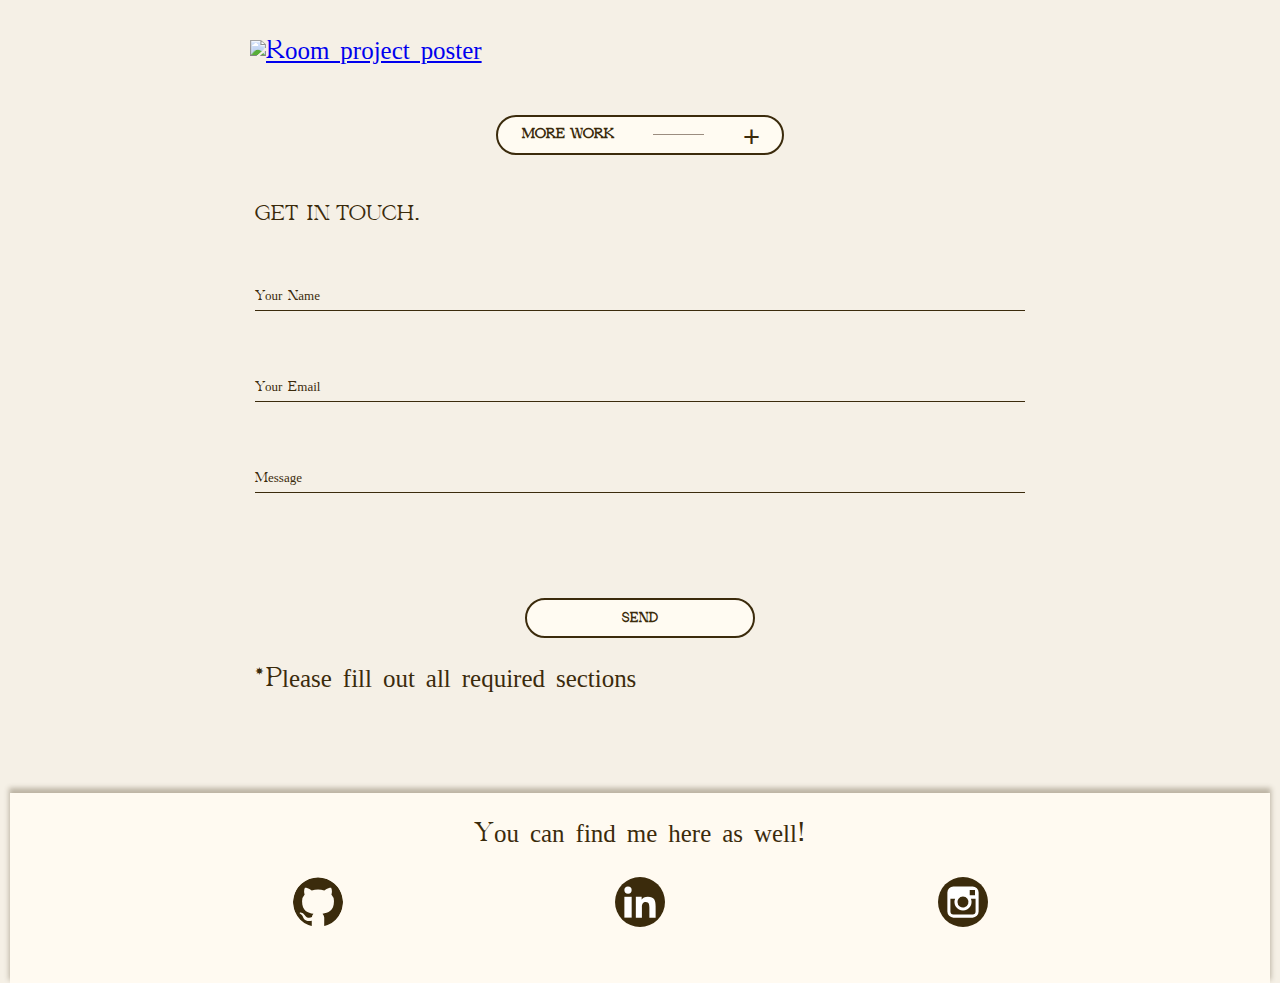
==== commit 3f8c524d: "setting up modules" ====
--- a/index.html
+++ b/index.html
@@ -11,7 +11,10 @@
    <script defer type="module" src="js/scroll.js"></script>
    <script defer type="module" src="https://cdn.plyr.io/3.7.8/plyr.js"></script>
 </head>
-<body>
+
+
+<body data-page="home">
+
    <h1 class="hidden">Home page</h1>
    <div id="smooth-wrapper">
    <section class="smooth-content">
@@ -235,7 +238,7 @@
 
       <div class ="send-box col-span-full l-col-start-3 l-col-end-11">  
 
-         <form method="post" action="sendmail.php"> 
+         <form id="contactForm" method="post" action="sendmail.php"> 
             <div class="contact-box">
                <input type="text" name="name" required="" id="name">
                <label for="name">Your Name</label> 
@@ -252,6 +255,7 @@
                <!-- <a id="submit" href="#">Send</a> -->
                <input id="submit" type="submit" value="send">
             </div>
+            <section id="feedback"><p>*Please fill out all required sections</p></section>
          </form>
       </div>
    </section>
--- a/css/main.css
+++ b/css/main.css
@@ -1 +1 @@
-@font-face{font-family:"adedisplay";src:url("/fonts/ade-display-webfont.woff2") format("woff2"),url("/fonts/ade-display-webfont.woff") format("woff");font-weight:normal;font-style:normal}body{font-family:"adedisplay","arial"}@media(min-width: 744px){html{font-size:110%}}@media(min-width: 1200px){html{font-size:120%}}body{background:#f5f0e6;font-family:"adedisplay";color:#3b2b0c;position:relative;scroll-behavior:smooth}.hamburger{z-index:190;justify-self:center;margin-top:auto;margin-bottom:auto}.sticky-nav-con #burger-con.show-menu{height:100vh;width:100vw;background-color:#40331a;position:absolute;z-index:90;top:0;left:0;overflow:hidden;transition:height 1s ease;-webkit-transition:all .5s ease;transition:all .5s ease}.hamburger .line{width:35px;height:3px;background-color:#1e1600;display:block;margin:8px auto;-webkit-transition:all .3s ease-in-out;-o-transition:all .3s ease-in-out;transition:.3s ease-in-out}.hamburger:hover{cursor:pointer}.is-active{-webkit-transition:all .3s ease-in-out;-o-transition:all .3s ease-in-out;transition:all .3s ease-in-out;-webkit-transition-delay:.6s;-o-transition-delay:.6s;transition-delay:.6s;-webkit-transform:rotate(45deg);-ms-transform:rotate(45deg);-o-transform:rotate(45deg);transform:rotate(45deg)}.is-active .line:nth-child(2){width:0px}.is-active .line:nth-child(1),.is-active .line:nth-child(3){-webkit-transition-delay:.3s;-o-transition-delay:.3s;transition-delay:.3s}.is-active .line:nth-child(1){-webkit-transform:translateY(11px);-ms-transform:translateY(11px);-o-transform:translateY(11px);transform:translateY(11px)}.is-active .line:nth-child(3){-webkit-transform:translateY(-11px) rotate(90deg);-ms-transform:translateY(-11px) rotate(90deg);-o-transform:translateY(-11px) rotate(90deg);transform:translateY(-11px) rotate(90deg)}@media(min-width: 1200px){.hamburger{display:none}}#header-con{position:fixed;top:0;width:100%;background-color:rgba(255,251,242,.9215686275);z-index:150;height:3rem;box-shadow:0px 4px 5px 1px rgba(59,43,12,.3019607843);-webkit-box-shadow:0px 4px 5px 1px rgba(59,43,12,.3019607843);-moz-box-shadow:0px 4px 5px 1px rgba(59,43,12,.3019607843)}#header-con .sticky-nav-con{margin-top:3px;z-index:130}#header-con .sticky-nav-con #top-logo{height:1.5rem;width:3.8125rem;margin:auto}#header-con .sticky-nav-con #burger-con{display:none}#header-con .sticky-nav-con #burger-con.slide-toggle{display:block;height:100vh;width:100vw;background-color:#40331a;position:absolute;z-index:90;top:0;left:0}#header-con .sticky-nav-con #burger-con ul li{width:18rem;transition:all .5s ease;color:#fff;display:flex;padding:.625rem 0 .625rem 0;margin-top:6rem;margin-left:4rem}#header-con .sticky-nav-con #burger-con ul li a{text-decoration:none;color:#fff}#header-con .sticky-nav-con #burger-con ul li:hover{border-bottom:#fff .5px solid;transition:width 1s ease-in-out}@media(min-width: 744px){#header-con .sticky-nav-con #top-logo{height:2.5rem;width:6.1875rem}#header-con .sticky-nav-con #button{height:2.1875rem;width:2.625rem}}@media(min-width: 1200px){#header-con .sticky-nav-con #top-logo{margin-top:auto}#header-con .sticky-nav-con #burger-con.navbar{margin-top:auto;margin-bottom:auto;display:inline-flex;justify-self:flex-end;padding-top:10px}#header-con .sticky-nav-con #burger-con.navbar ul li{display:inline;margin-left:3.1875rem}#header-con .sticky-nav-con #burger-con.navbar ul li:first-child{margin-left:0}#header-con .sticky-nav-con #burger-con.navbar ul li a{text-decoration:none;color:#3b2b0c;font-size:15px}#header-con .sticky-nav-con #burger-con.navbar .navigation .menu a{text-decoration:none;display:inline-block;position:relative;color:#000;overflow:hidden;padding-bottom:5px}#header-con .sticky-nav-con #burger-con.navbar .navigation .menu a::before{content:"";position:absolute;bottom:0;left:0;width:0;height:2px;background-color:#000;transition:width .5s ease}#header-con .sticky-nav-con #burger-con.navbar .navigation .menu a:hover::before{width:100%}}#main-footer{margin-top:100px;padding:30px;justify-self:center;background-color:rgba(255,251,242,.9215686275);box-shadow:0px -4px 5px 1px rgba(59,43,12,.3019607843);-webkit-box-shadow:0px -4px 5px 1px rgba(59,43,12,.3019607843);-moz-box-shadow:0px -4px 5px 1px rgba(59,43,12,.3019607843);text-align:center}#main-footer .socialMediaIcon{padding:20px;margin-top:10px}#main-footer #icons{display:flex;align-items:baseline;justify-content:space-evenly}#main-footer #icons .icons:hover{opacity:70%;transition:all .3s ease}.button{position:relative;display:flex;margin-top:50px;justify-self:center}.button a{width:12rem;height:40px;border-radius:20px;border:2px solid #3b2b0c;cursor:pointer;padding-top:12px;background-color:#fffbf2;text-align:center;font-family:"adedisplay";text-transform:uppercase;font-size:13px;font-weight:600;text-decoration:none;color:#3b2b0c}.button a:hover{transition:all .5s ease-in-out;font-weight:700}.button :hover{box-shadow:inset #3b2b0c 3rem 8rem;transition:all .7s ease-in-out;color:#fffbf2;transform:scale(1.1)}.button .button-line,.button .button-plus{display:none}@media(min-width: 1200px){.button #more-bt{width:15rem;display:flex;justify-content:space-around;align-items:center;padding:0;padding-left:5px}.button #more-bt:hover .button-line{background-color:#fffbf2;transition:all .3s ease}.button #more-bt .button-line{display:flex;height:1px;flex:.3;background-color:#371f0e;opacity:.5}.button #more-bt .button-plus{display:flex}}.contact{margin-top:50px}.contact h2{font-size:20px}.send-box{position:relative;margin-top:50px}.send-box .contact-box input{position:relative;width:100%;padding:10px 0;font-size:13px;font-family:Arial,Helvetica,sans-serif;margin-bottom:30px;outline:none;background:rgba(0,0,0,0);border:none;border-bottom:1px solid #3b2b0c}.send-box .contact-box label{position:relative;left:0;top:-60px;padding:10px 0;font-size:13px;pointer-events:none;transition:.5s;color:#3b2b0c}.send-box .contact-box input:focus~label,.send-box .contact-box input:valid~label{top:-85px;left:0;font-size:10px}.send-box #submit{margin-left:auto;width:12rem;height:40px;border-radius:20px;border:2px solid #3b2b0c;cursor:pointer;background-color:#fffbf2;text-align:center;font-family:"adedisplay";text-transform:uppercase;font-size:12px;font-weight:600;text-decoration:none;color:#3b2b0c}.send-box #submit:hover{transition:all .5s ease-in-out;font-weight:700;color:#fffbf2}#about-hero{margin-top:70px;padding-top:80px;margin-bottom:100px;background:no-repeat;background-image:url(/images/shape.svg);background-position:right 100%}#about-hero .hi-text h3{margin-left:20px;margin-bottom:20px;font-size:40px;font-weight:500;opacity:0;animation:reveal 2s cubic-bezier(0.5, 0, 0.175, 1) .1s forwards}@keyframes reveal{0%{opacity:0;transform:translateY(50%)}100%{opacity:1;transform:translateY(0)}}#about-hero #aboutMe{margin-left:70px;height:250px;width:450px}#about-hero #about-p{font-family:Arial,Helvetica,sans-serif;font-size:15px;text-align:center;line-height:17px;padding:0 30px;margin-top:20px}#intro{margin-top:50px}#intro .intro-p{font-size:15px;text-align:left;line-height:17px;margin-top:50px;margin-bottom:65px}#intro .intro-p p{font-family:Arial,Helvetica,sans-serif;padding-top:15px;padding:0 10px}@media(min-width: 1200px){body{margin-top:100px;font-size:130%}#about-hero .hi-text h3{font-size:60px}#about-hero #about-p{padding-top:50px}}#main-hero{margin-top:7rem}#main-hero #hero-logo{width:20.4375rem;height:13.6875rem;margin-left:auto;margin-right:auto}#main-hero #hero-t-1{margin-top:6.875rem;padding-left:20px;font-size:40px;opacity:0;animation:reveal 2s cubic-bezier(0.5, 0, 0.175, 1) .1s forwards}@keyframes reveal{0%{opacity:0;transform:translateY(50%)}100%{opacity:1;transform:translateY(0)}}#main-hero #hero-t-2{font-size:27px;margin-top:2.5rem;padding-left:3rem;text-align:center;opacity:0;animation:reveal 2s cubic-bezier(0.5, 0, 0.175, 1) .1s forwards}@keyframes reveal{0%{opacity:0;transform:translateY(50%)}100%{opacity:1;transform:translateY(0)}}#main-hero h4{padding:5px}#main-hero h4 :last-child{text-align:right}@media(min-width: 744px){#hero-logo{width:36.4375rem;height:24.4375rem}#hero-t-1{padding-left:0;margin-top:60px;font-size:50px}#hero-t-2{margin-top:20px;font-size:40px}}@media(min-width: 1200px){#hero-logo{grid-row:1/3}#hero-t-1{margin-top:10px}#hero-t-1 h3{justify-self:end;grid-row:1/2;font-size:60px}#hero-t-2{margin-top:0px;margin-left:0;margin-bottom:50px;grid-row:2/3}#hero-t-2:last-child{padding-left:50px}}#looping-t{height:2.5rem;margin-top:4rem;border-top:2px solid #3b2b0c;border-bottom:2px solid #3b2b0c;background-color:#fffbf2;overflow:hidden;display:flex;white-space:nowrap}#looping-t .infinity_inside{display:flex;align-items:center;font-size:15px;line-height:15px}#looping-t .infinity_inside #dot{padding:20px 20px;text-align:center}@media(min-width: 744px){#looping-t{height:3.625rem;margin-top:9rem}}@media(min-width: 1200px){#looping-t{height:5rem;margin-top:30px;font-size:30px}}#desc-me{margin-top:4.375rem;text-align:center}#desc-me #dec-title{font-size:20px;line-height:25px;text-transform:uppercase;justify-self:center}#desc-me #desc-p{height:5.625rem;font-family:Arial,Helvetica,sans-serif;margin-top:2.5rem;margin-bottom:2.5rem;padding:10px 10px}#desc-me #my-photo{justify-self:center;margin-right:auto;overflow:hidden;margin-top:50px}#desc-me #my-photo .photo{justify-self:center}@media(min-width: 744px){#desc-me{margin-top:100px;font-size:20px}#desc-me #desc-p p{font-size:16px;line-height:25px}#desc-me .contact-button a{height:50px;width:200px;border-radius:30px;padding-top:20px;margin-top:50px}}@media(min-width: 1200px){#desc-me{font-size:25px;line-height:30px}#desc-me #dec-title{font-size:50px;line-height:60px;text-align:center}#desc-me #contact-bt{padding-top:10px}}#demo-reel{margin-top:5.625rem;margin-bottom:5.625rem;display:flex}#projects{margin-top:5rem;grid-gap:0}#projects #showcase-title{font-size:25px;text-transform:uppercase;margin-bottom:50px}#projects .pj-container{position:relative;overflow:hidden;margin-top:50px}#projects .pj-container .pj-desc{color:#3b2b0c;text-decoration:none;list-style:none;display:block;margin-bottom:50px;text-align:left}#projects .pj-container .pj-desc .pj-hover-line{border-top:1.3px solid rgba(59,43,12,.5411764706);transform-origin:50% 0;position:absolute;top:0%;bottom:auto;left:0%;right:0%;margin-bottom:30px}#projects .pj-container .pj-desc .pj-title{font-size:18px;font-weight:600;text-transform:uppercase;margin-top:30px}#projects .pj-container .pj-desc .pj-type{font-size:18px;padding-top:15px;font-family:Arial,Helvetica,sans-serif}#projects .pj-container .pj-desc .pj-detail{font-size:15px;padding-top:30px;font-family:Arial,Helvetica,sans-serif}#projects .pj-container .pj-desc .hidden-projs{display:none}@media(min-width: 744px){#projects .pj-container .pj-desc .pj-title{font-size:25px}}@media(min-width: 1200px){#projects .pj-container .pj-desc{margin-bottom:50px}}#projects .pj-container .pj-img-container{position:relative;height:450px}#projects .pj-container .pj-thumnail{width:100%;height:auto;display:block}#projects .pj-container .pj-thumnail:hover{transform:scale(1.05);overflow:hidden;transition:transform .3s ease-in}body{overflow:hidden}.caseStudy{margin-top:3.125rem}.caseStudy .cs-hero{height:48.125rem;background-image:url(/images/poster-1-Billboard.png);background-position:center;background-size:cover;color:#fff;text-align:center}.caseStudy .cs-hero .cs-title{font-size:2.5rem;padding-top:37.5rem}.caseStudy .cs-hero .cs-type{padding-top:1.875rem;padding-bottom:1.875rem}.caseStudy .cs-hero .scroll{color:rgba(59,43,12,.6156862745);font-family:Arial,Helvetica,sans-serif;opacity:0;animation:reveal 2s cubic-bezier(0.5, 0, 0.175, 1) .1s forwards}@keyframes reveal{0%{opacity:0;transform:translateY(50%)}100%{opacity:1;transform:translateY(0)}}.caseStudy .cs-intro{height:26.25rem;background-image:url(/images/bg-circle.svg);background:no-repeat;overflow:hidden;padding-top:6.25rem;padding-bottom:0}.caseStudy .cs-intro .intro-title{font-size:1.375rem;padding-top:2.5rem}.caseStudy .cs-intro .cs-info{font-size:.75rem;text-align:right;font-family:Arial,Helvetica,sans-serif}.caseStudy .cs-intro .cs-info .info{padding-top:.375rem}.caseStudy .cs-intro .intro-p{font-size:.8125rem;text-align:center;font-family:Arial,Helvetica,sans-serif;padding:0 .625rem}.caseStudy .cs-intro .hr-line{background-color:rgba(59,43,12,.6156862745);height:.0625rem;margin-top:-1.875rem}.caseStudy .cs-desc{font-family:Arial,Helvetica,sans-serif;margin-bottom:3.125rem}.caseStudy .cs-desc article{margin-top:3.125rem}.caseStudy .cs-desc article .cs-desc-title{font-size:.875rem;font-weight:600}.caseStudy .cs-desc article .cs-desc-p{font-size:.75rem;font-weight:400;line-height:.875rem;padding:1.25rem 0}.caseStudy .cs-desc article .cs-desc-img{padding:auto;justify-self:center;margin-bottom:50px}.caseStudy .cs-display-img{padding-bottom:3.125rem}.slider-mockups{height:13.4375rem;margin-top:4.375rem;display:inline-flex;justify-content:center}.slider-mockups img{padding:0 .625rem}@media(min-width: 744px){.slider-mockups{height:22.8125rem}}@media(min-width: 1200px){body{margin-top:0}.display{max-width:1280px;margin-left:auto;margin-right:auto}.slider-mockups{height:45rem}}/*# sourceMappingURL=main.css.map */+@font-face{font-family:"adedisplay";src:url("/fonts/ade-display-webfont.woff2") format("woff2"),url("/fonts/ade-display-webfont.woff") format("woff");font-weight:normal;font-style:normal}body{font-family:"adedisplay","arial"}@media(min-width: 744px){html{font-size:110%}}@media(min-width: 1200px){html{font-size:120%}}body{background:#f5f0e6;font-family:"adedisplay";color:#3b2b0c;position:relative;scroll-behavior:smooth}.hamburger{z-index:190;justify-self:center;margin-top:auto;margin-bottom:auto}.sticky-nav-con #burger-con.show-menu{height:100vh;width:100vw;background-color:#40331a;position:absolute;z-index:90;top:0;left:0;overflow:hidden;transition:height 1s ease;-webkit-transition:all .5s ease;transition:all .5s ease}.hamburger .line{width:35px;height:3px;background-color:#1e1600;display:block;margin:8px auto;-webkit-transition:all .3s ease-in-out;-o-transition:all .3s ease-in-out;transition:.3s ease-in-out}.hamburger:hover{cursor:pointer}.is-active{-webkit-transition:all .3s ease-in-out;-o-transition:all .3s ease-in-out;transition:all .3s ease-in-out;-webkit-transition-delay:.6s;-o-transition-delay:.6s;transition-delay:.6s;-webkit-transform:rotate(45deg);-ms-transform:rotate(45deg);-o-transform:rotate(45deg);transform:rotate(45deg)}.is-active .line:nth-child(2){width:0px}.is-active .line:nth-child(1),.is-active .line:nth-child(3){-webkit-transition-delay:.3s;-o-transition-delay:.3s;transition-delay:.3s}.is-active .line:nth-child(1){-webkit-transform:translateY(11px);-ms-transform:translateY(11px);-o-transform:translateY(11px);transform:translateY(11px)}.is-active .line:nth-child(3){-webkit-transform:translateY(-11px) rotate(90deg);-ms-transform:translateY(-11px) rotate(90deg);-o-transform:translateY(-11px) rotate(90deg);transform:translateY(-11px) rotate(90deg)}@media(min-width: 1200px){.hamburger{display:none}}#header-con{position:fixed;top:0;width:100%;background-color:rgba(255,251,242,.9215686275);z-index:150;height:3rem;box-shadow:0px 4px 5px 1px rgba(59,43,12,.3019607843);-webkit-box-shadow:0px 4px 5px 1px rgba(59,43,12,.3019607843);-moz-box-shadow:0px 4px 5px 1px rgba(59,43,12,.3019607843)}#header-con .sticky-nav-con{margin-top:3px;z-index:130}#header-con .sticky-nav-con #top-logo{height:1.5rem;width:3.8125rem;margin:auto}#header-con .sticky-nav-con #burger-con{display:none}#header-con .sticky-nav-con #burger-con.slide-toggle{display:block;height:100vh;width:100vw;background-color:#40331a;position:absolute;z-index:90;top:0;left:0}#header-con .sticky-nav-con #burger-con ul li{width:18rem;transition:all .5s ease;color:#fff;display:flex;padding:.625rem 0 .625rem 0;margin-top:6rem;margin-left:4rem}#header-con .sticky-nav-con #burger-con ul li a{text-decoration:none;color:#fff}#header-con .sticky-nav-con #burger-con ul li:hover{border-bottom:#fff .5px solid;transition:width 1s ease-in-out}@media(min-width: 744px){#header-con .sticky-nav-con #top-logo{height:2.5rem;width:6.1875rem}#header-con .sticky-nav-con #button{height:2.1875rem;width:2.625rem}}@media(min-width: 1200px){#header-con .sticky-nav-con #top-logo{margin-top:auto}#header-con .sticky-nav-con #burger-con.navbar{margin-top:auto;margin-bottom:auto;display:inline-flex;justify-self:flex-end;padding-top:10px}#header-con .sticky-nav-con #burger-con.navbar ul li{display:inline;margin-left:3.1875rem}#header-con .sticky-nav-con #burger-con.navbar ul li:first-child{margin-left:0}#header-con .sticky-nav-con #burger-con.navbar ul li a{text-decoration:none;color:#3b2b0c;font-size:15px}#header-con .sticky-nav-con #burger-con.navbar .navigation .menu a{text-decoration:none;display:inline-block;position:relative;color:#000;overflow:hidden;padding-bottom:5px}#header-con .sticky-nav-con #burger-con.navbar .navigation .menu a::before{content:"";position:absolute;bottom:0;left:0;width:0;height:2px;background-color:#000;transition:width .5s ease}#header-con .sticky-nav-con #burger-con.navbar .navigation .menu a:hover::before{width:100%}}#main-footer{margin-top:100px;padding:30px;justify-self:center;background-color:rgba(255,251,242,.9215686275);box-shadow:0px -4px 5px 1px rgba(59,43,12,.3019607843);-webkit-box-shadow:0px -4px 5px 1px rgba(59,43,12,.3019607843);-moz-box-shadow:0px -4px 5px 1px rgba(59,43,12,.3019607843);text-align:center}#main-footer .socialMediaIcon{padding:20px;margin-top:10px}#main-footer #icons{display:flex;align-items:baseline;justify-content:space-evenly}#main-footer #icons .icons:hover{opacity:70%;transition:all .3s ease}.button{position:relative;display:flex;margin-top:50px;justify-self:center}.button a{width:12rem;height:40px;border-radius:20px;border:2px solid #3b2b0c;cursor:pointer;padding-top:12px;background-color:#fffbf2;text-align:center;font-family:"adedisplay";text-transform:uppercase;font-size:13px;font-weight:600;text-decoration:none;color:#3b2b0c}.button a:hover{transition:all .5s ease-in-out;font-weight:700}.button :hover{box-shadow:inset #3b2b0c 3rem 8rem;transition:all .7s ease-in-out;color:#fffbf2;transform:scale(1.1)}.button .button-line,.button .button-plus{display:none}@media(min-width: 1200px){.button #more-bt{width:15rem;display:flex;justify-content:space-around;align-items:center;padding:0;padding-left:5px}.button #more-bt:hover .button-line{background-color:#fffbf2;transition:all .3s ease}.button #more-bt .button-line{display:flex;height:1px;flex:.3;background-color:#371f0e;opacity:.5}.button #more-bt .button-plus{display:flex}}.contact{margin-top:50px}.contact h2{font-size:20px}.send-box{position:relative;margin-top:50px}.send-box .contact-box input{position:relative;width:100%;padding:10px 0;font-size:13px;font-family:Arial,Helvetica,sans-serif;margin-bottom:30px;outline:none;background:rgba(0,0,0,0);border:none;border-bottom:1px solid #3b2b0c}.send-box .contact-box label{position:relative;left:0;top:-60px;padding:10px 0;font-size:13px;pointer-events:none;transition:.5s;color:#3b2b0c}.send-box .contact-box input:focus~label,.send-box .contact-box input:valid~label{top:-85px;left:0;font-size:10px}.send-box #feedback{margin-top:30px}.send-box #submit{margin-left:auto;width:12rem;height:40px;border-radius:20px;border:2px solid #3b2b0c;cursor:pointer;background-color:#fffbf2;text-align:center;font-family:"adedisplay";text-transform:uppercase;font-size:12px;font-weight:600;text-decoration:none;color:#3b2b0c}.send-box #submit:hover{transition:all .5s ease-in-out;font-weight:700;color:#fffbf2}#about-hero{margin-top:70px;padding-top:80px;margin-bottom:100px;background:no-repeat;background-image:url(/images/shape.svg);background-position:right 100%}#about-hero .hi-text h3{margin-left:20px;margin-bottom:20px;font-size:40px;font-weight:500;opacity:0;animation:reveal 2s cubic-bezier(0.5, 0, 0.175, 1) .1s forwards}@keyframes reveal{0%{opacity:0;transform:translateY(50%)}100%{opacity:1;transform:translateY(0)}}#about-hero #aboutMe{margin-left:70px;height:250px;width:450px}#about-hero #about-p{font-family:Arial,Helvetica,sans-serif;font-size:15px;text-align:center;line-height:17px;padding:0 30px;margin-top:20px}#intro{margin-top:50px}#intro .intro-p{font-size:15px;text-align:left;line-height:17px;margin-top:50px;margin-bottom:65px}#intro .intro-p p{font-family:Arial,Helvetica,sans-serif;padding-top:15px;padding:0 10px}@media(min-width: 1200px){body{margin-top:100px;font-size:130%}#about-hero .hi-text h3{font-size:60px}#about-hero #about-p{padding-top:50px}}#main-hero{margin-top:7rem}#main-hero #hero-logo{width:20.4375rem;height:13.6875rem;margin-left:auto;margin-right:auto}#main-hero #hero-t-1{margin-top:6.875rem;padding-left:20px;font-size:40px;opacity:0;animation:reveal 2s cubic-bezier(0.5, 0, 0.175, 1) .1s forwards}@keyframes reveal{0%{opacity:0;transform:translateY(50%)}100%{opacity:1;transform:translateY(0)}}#main-hero #hero-t-2{font-size:27px;margin-top:2.5rem;padding-left:3rem;text-align:center;opacity:0;animation:reveal 2s cubic-bezier(0.5, 0, 0.175, 1) .1s forwards}@keyframes reveal{0%{opacity:0;transform:translateY(50%)}100%{opacity:1;transform:translateY(0)}}#main-hero h4{padding:5px}#main-hero h4 :last-child{text-align:right}@media(min-width: 744px){#hero-logo{width:36.4375rem;height:24.4375rem}#hero-t-1{padding-left:0;margin-top:60px;font-size:50px}#hero-t-2{margin-top:20px;font-size:40px}}@media(min-width: 1200px){#hero-logo{grid-row:1/3}#hero-t-1{margin-top:10px}#hero-t-1 h3{justify-self:end;grid-row:1/2;font-size:60px}#hero-t-2{margin-top:0px;margin-left:0;margin-bottom:50px;grid-row:2/3}#hero-t-2:last-child{padding-left:50px}}#looping-t{height:2.5rem;margin-top:4rem;border-top:2px solid #3b2b0c;border-bottom:2px solid #3b2b0c;background-color:#fffbf2;overflow:hidden;display:flex;white-space:nowrap}#looping-t .infinity_inside{display:flex;align-items:center;font-size:15px;line-height:15px}#looping-t .infinity_inside #dot{padding:20px 20px;text-align:center}@media(min-width: 744px){#looping-t{height:3.625rem;margin-top:9rem}}@media(min-width: 1200px){#looping-t{height:5rem;margin-top:30px;font-size:30px}}#desc-me{margin-top:4.375rem;text-align:center}#desc-me #dec-title{font-size:20px;line-height:25px;text-transform:uppercase;justify-self:center}#desc-me #desc-p{height:5.625rem;font-family:Arial,Helvetica,sans-serif;margin-top:2.5rem;margin-bottom:2.5rem;padding:10px 10px}#desc-me #my-photo{justify-self:center;margin-right:auto;overflow:hidden;margin-top:50px}#desc-me #my-photo .photo{justify-self:center}@media(min-width: 744px){#desc-me{margin-top:100px;font-size:20px}#desc-me #desc-p p{font-size:16px;line-height:25px}#desc-me .contact-button a{height:50px;width:200px;border-radius:30px;padding-top:20px;margin-top:50px}}@media(min-width: 1200px){#desc-me{font-size:25px;line-height:30px}#desc-me #dec-title{font-size:50px;line-height:60px;text-align:center}#desc-me #contact-bt{padding-top:10px}}#demo-reel{margin-top:5.625rem;margin-bottom:5.625rem;display:flex}#projects{margin-top:5rem;grid-gap:0}#projects #showcase-title{font-size:25px;text-transform:uppercase;margin-bottom:50px}#projects .pj-container{position:relative;overflow:hidden;margin-top:50px}#projects .pj-container .pj-desc{color:#3b2b0c;text-decoration:none;list-style:none;display:block;margin-bottom:50px;text-align:left}#projects .pj-container .pj-desc .pj-hover-line{border-top:1.3px solid rgba(59,43,12,.5411764706);transform-origin:50% 0;position:absolute;top:0%;bottom:auto;left:0%;right:0%;margin-bottom:30px}#projects .pj-container .pj-desc .pj-title{font-size:18px;font-weight:600;text-transform:uppercase;margin-top:30px}#projects .pj-container .pj-desc .pj-type{font-size:18px;padding-top:15px;font-family:Arial,Helvetica,sans-serif}#projects .pj-container .pj-desc .pj-detail{font-size:15px;padding-top:30px;font-family:Arial,Helvetica,sans-serif}#projects .pj-container .pj-desc .hidden-projs{display:none}@media(min-width: 744px){#projects .pj-container .pj-desc .pj-title{font-size:25px}}@media(min-width: 1200px){#projects .pj-container .pj-desc{margin-bottom:50px}}#projects .pj-container .pj-img-container{position:relative;height:450px}#projects .pj-container .pj-thumnail{width:100%;height:auto;display:block}#projects .pj-container .pj-thumnail:hover{transform:scale(1.05);overflow:hidden;transition:transform .3s ease-in}body{overflow:hidden}.caseStudy{margin-top:3.125rem}.caseStudy .cs-hero{height:48.125rem;background-image:url(/images/poster-1-Billboard.png);background-position:center;background-size:cover;color:#fff;text-align:center}.caseStudy .cs-hero .cs-title{font-size:2.5rem;padding-top:37.5rem}.caseStudy .cs-hero .cs-type{padding-top:1.875rem;padding-bottom:1.875rem}.caseStudy .cs-hero .scroll{color:rgba(59,43,12,.6156862745);font-family:Arial,Helvetica,sans-serif;opacity:0;animation:reveal 2s cubic-bezier(0.5, 0, 0.175, 1) .1s forwards}@keyframes reveal{0%{opacity:0;transform:translateY(50%)}100%{opacity:1;transform:translateY(0)}}.caseStudy .cs-intro{height:26.25rem;background-image:url(/images/bg-circle.svg);background:no-repeat;overflow:hidden;padding-top:6.25rem;padding-bottom:0}.caseStudy .cs-intro .intro-title{font-size:1.375rem;padding-top:2.5rem}.caseStudy .cs-intro .cs-info{font-size:.75rem;text-align:right;font-family:Arial,Helvetica,sans-serif}.caseStudy .cs-intro .cs-info .info{padding-top:.375rem}.caseStudy .cs-intro .intro-p{font-size:.8125rem;text-align:center;font-family:Arial,Helvetica,sans-serif;padding:0 .625rem}.caseStudy .cs-intro .hr-line{background-color:rgba(59,43,12,.6156862745);height:.0625rem;margin-top:-1.875rem}.caseStudy .cs-desc{font-family:Arial,Helvetica,sans-serif;margin-bottom:3.125rem}.caseStudy .cs-desc article{margin-top:3.125rem}.caseStudy .cs-desc article .cs-desc-title{font-size:.875rem;font-weight:600}.caseStudy .cs-desc article .cs-desc-p{font-size:.75rem;font-weight:400;line-height:.875rem;padding:1.25rem 0}.caseStudy .cs-desc article .cs-desc-img{padding:auto;justify-self:center;margin-bottom:50px}.caseStudy .cs-display-img{padding-bottom:3.125rem}.slider-mockups{height:13.4375rem;margin-top:4.375rem;display:inline-flex;justify-content:center}.slider-mockups img{padding:0 .625rem}@media(min-width: 744px){.slider-mockups{height:22.8125rem}}@media(min-width: 1200px){body{margin-top:0}.display{max-width:1280px;margin-left:auto;margin-right:auto}.slider-mockups{height:45rem}}/*# sourceMappingURL=main.css.map */